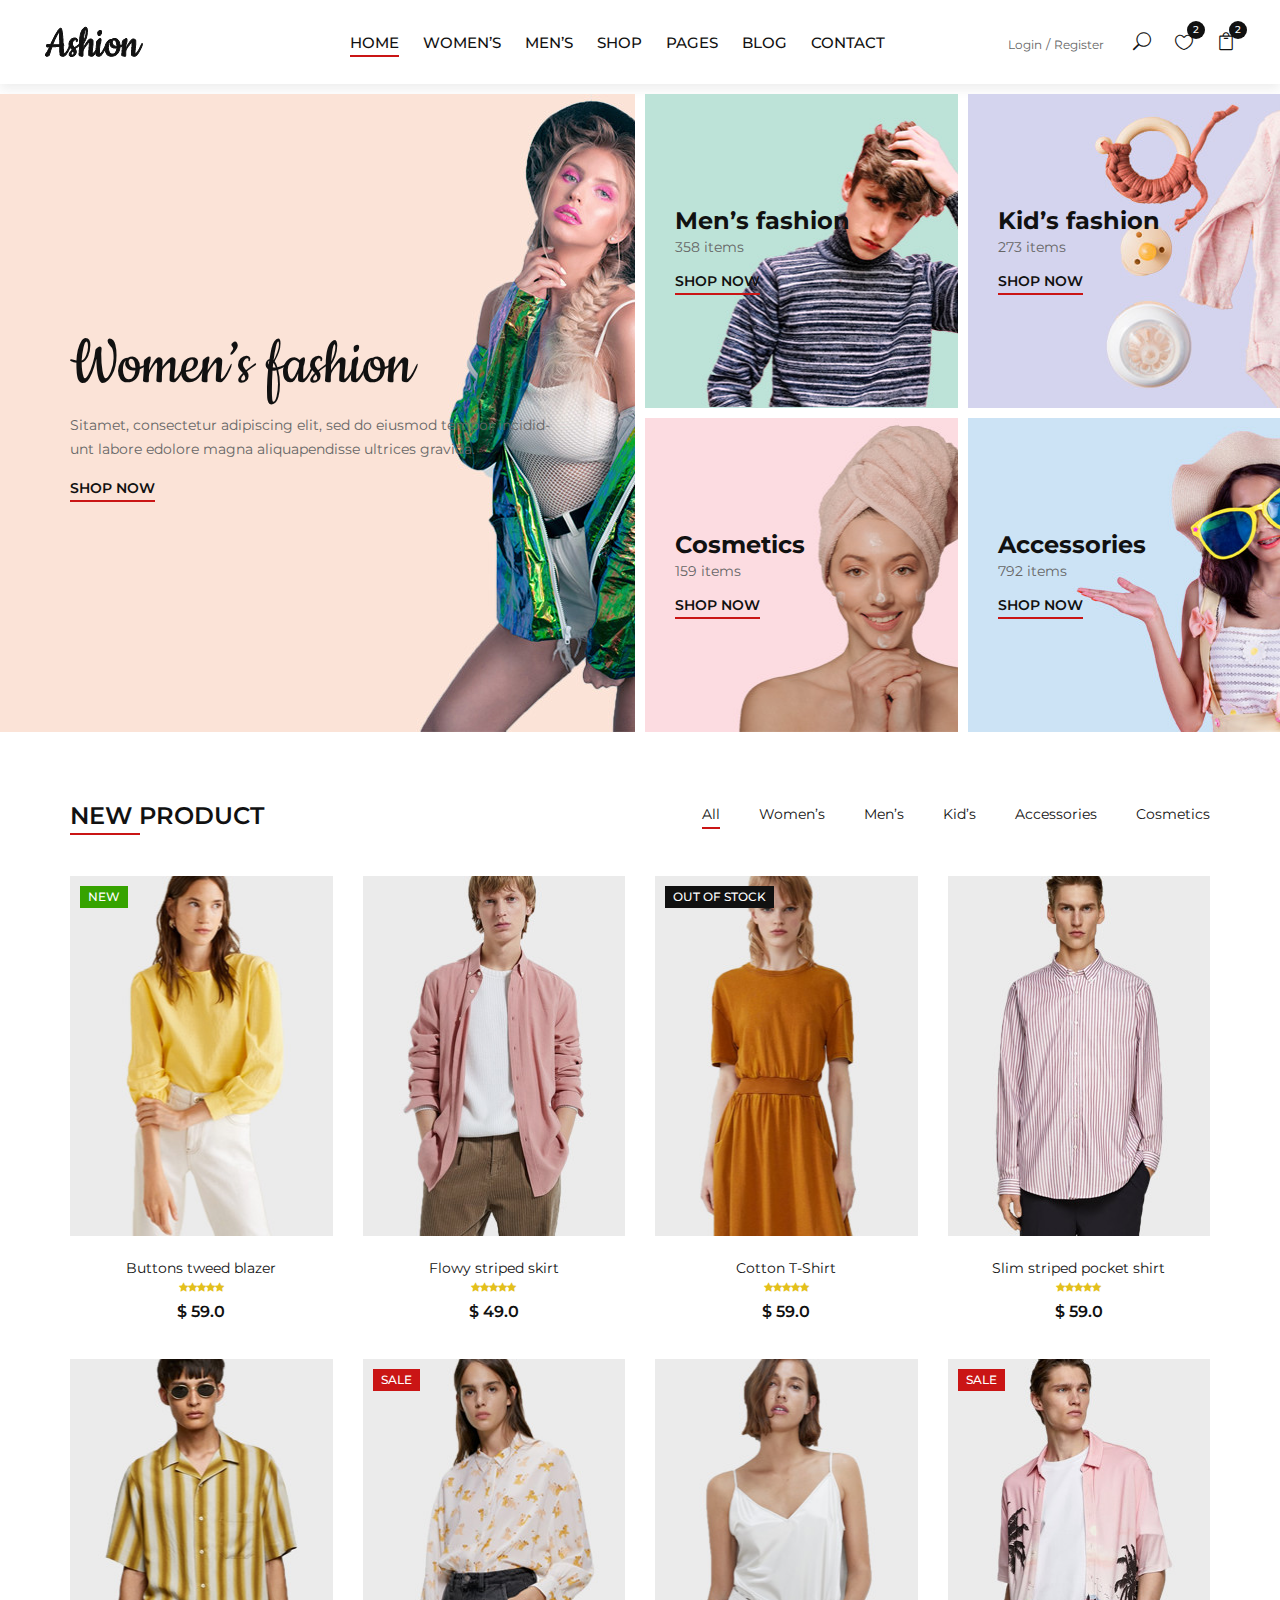
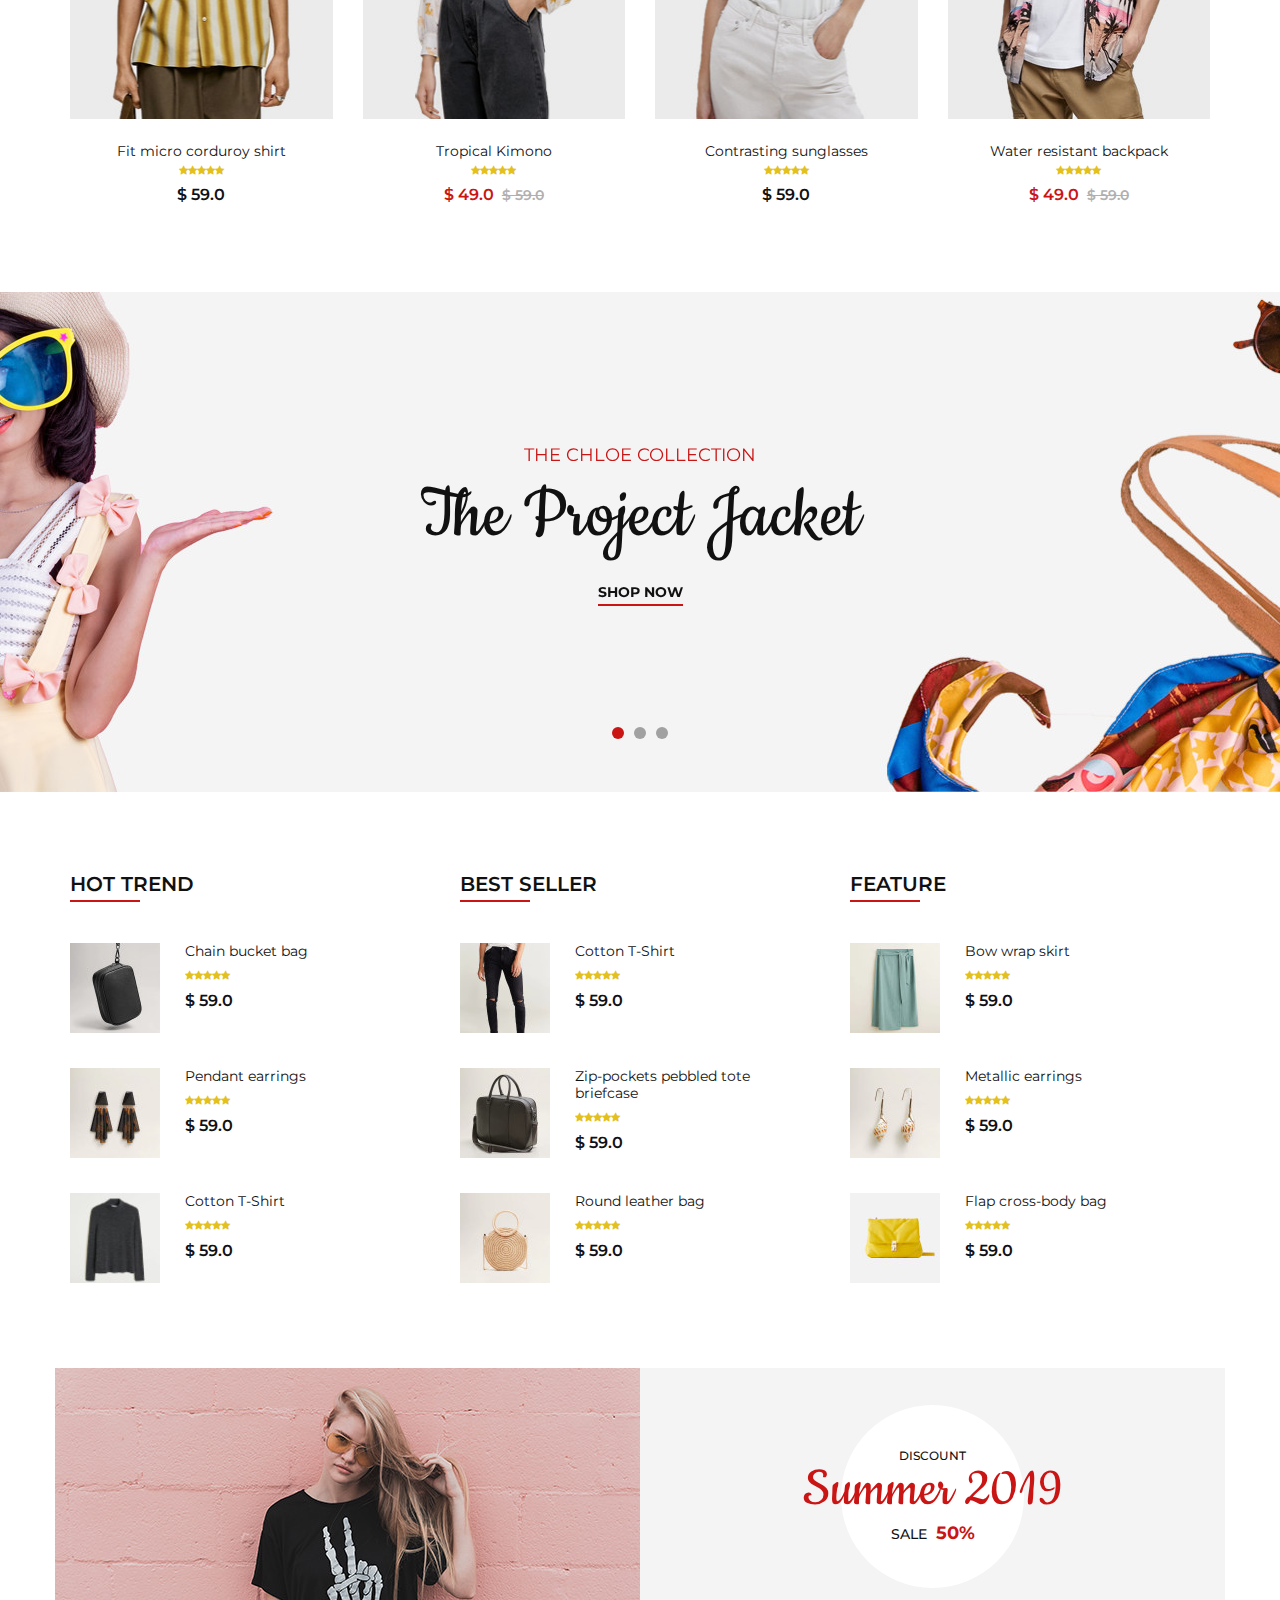
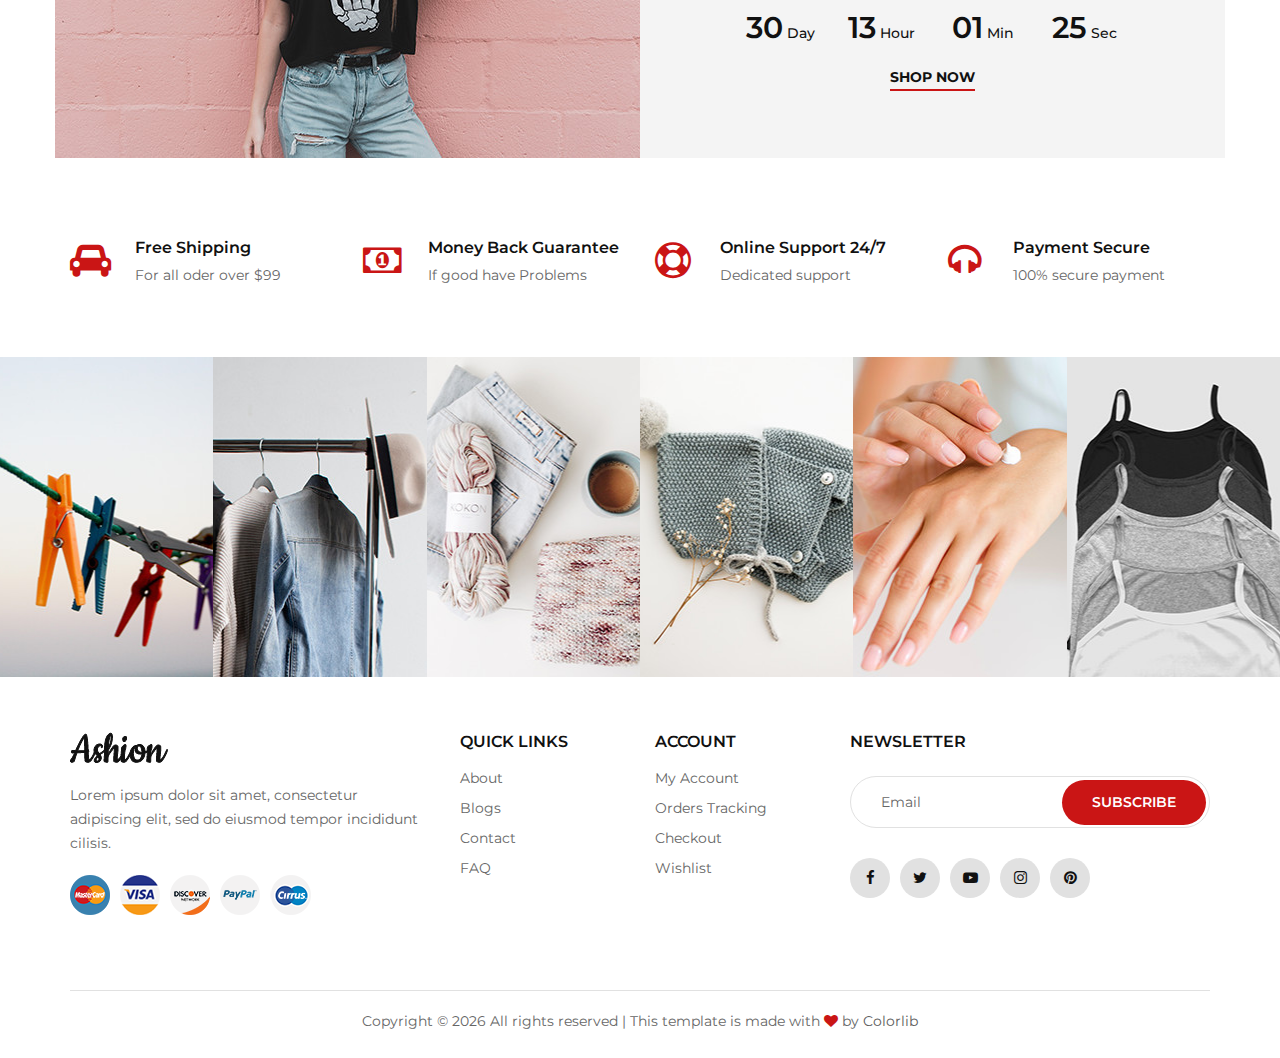
==== index.html @ e9c25dad "bici" ====
<!DOCTYPE html>
<html lang="zxx">

<head>
    <meta charset="UTF-8">
    <meta name="description" content="Ashion Template">
    <meta name="keywords" content="Ashion, unica, creative, html">
    <meta name="viewport" content="width=device-width, initial-scale=1.0">
    <meta http-equiv="X-UA-Compatible" content="ie=edge">
    <title>Ashion | Template</title>

    <!-- Google Font -->
    <link href="https://fonts.googleapis.com/css2?family=Cookie&display=swap" rel="stylesheet">
    <link href="https://fonts.googleapis.com/css2?family=Montserrat:wght@400;500;600;700;800;900&display=swap"
    rel="stylesheet">

    <!-- Css Styles -->
    <link rel="stylesheet" href="css/bootstrap.min.css" type="text/css">
    <link rel="stylesheet" href="css/font-awesome.min.css" type="text/css">
    <link rel="stylesheet" href="css/elegant-icons.css" type="text/css">
    <link rel="stylesheet" href="css/jquery-ui.min.css" type="text/css">
    <link rel="stylesheet" href="css/magnific-popup.css" type="text/css">
    <link rel="stylesheet" href="css/owl.carousel.min.css" type="text/css">
    <link rel="stylesheet" href="css/slicknav.min.css" type="text/css">
    <link rel="stylesheet" href="css/style.css" type="text/css">
</head>

<body>
    <!-- Page Preloder -->
    <div id="preloder">
        <div class="loader"></div>
    </div>

    <!-- Offcanvas Menu Begin -->
    <div class="offcanvas-menu-overlay"></div>
    <div class="offcanvas-menu-wrapper">
        <div class="offcanvas__close">+</div>
        <ul class="offcanvas__widget">
            <li><span class="icon_search search-switch"></span></li>
            <li><a href="#"><span class="icon_heart_alt"></span>
                <div class="tip">2</div>
            </a></li>
            <li><a href="#"><span class="icon_bag_alt"></span>
                <div class="tip">2</div>
            </a></li>
        </ul>
        <div class="offcanvas__logo">
            <a href="./index.html"><img src="img/logo.png" alt=""></a>
        </div>
        <div id="mobile-menu-wrap"></div>
        <div class="offcanvas__auth">
            <a href="#">Login</a>
            <a href="#">Register</a>
        </div>
    </div>
    <!-- Offcanvas Menu End -->

    <!-- Header Section Begin -->
    <header class="header">
        <div class="container-fluid">
            <div class="row">
                <div class="col-xl-3 col-lg-2">
                    <div class="header__logo">
                        <a href="./index.html"><img src="img/logo.png" alt=""></a>
                    </div>
                </div>
                <div class="col-xl-6 col-lg-7">
                    <nav class="header__menu">
                        <ul>
                            <li class="active"><a href="./index.html">Home</a></li>
                            <li><a href="#">Women’s</a></li>
                            <li><a href="#">Men’s</a></li>
                            <li><a href="./shop.html">Shop</a></li>
                            <li><a href="#">Pages</a>
                                <ul class="dropdown">
                                    <li><a href="./product-details.html">Product Details</a></li>
                                    <li><a href="./shop-cart.html">Shop Cart</a></li>
                                    <li><a href="./checkout.html">Checkout</a></li>
                                    <li><a href="./blog-details.html">Blog Details</a></li>
                                </ul>
                            </li>
                            <li><a href="./blog.html">Blog</a></li>
                            <li><a href="./contact.html">Contact</a></li>
                        </ul>
                    </nav>
                </div>
                <div class="col-lg-3">
                    <div class="header__right">
                        <div class="header__right__auth">
                            <a href="#">Login</a>
                            <a href="#">Register</a>
                        </div>
                        <ul class="header__right__widget">
                            <li><span class="icon_search search-switch"></span></li>
                            <li><a href="#"><span class="icon_heart_alt"></span>
                                <div class="tip">2</div>
                            </a></li>
                            <li><a href="#"><span class="icon_bag_alt"></span>
                                <div class="tip">2</div>
                            </a></li>
                        </ul>
                    </div>
                </div>
            </div>
            <div class="canvas__open">
                <i class="fa fa-bars"></i>
            </div>
        </div>
    </header>
    <!-- Header Section End -->

    <!-- Categories Section Begin -->
    <section class="categories">
        <div class="container-fluid">
            <div class="row">
                <div class="col-lg-6 p-0">
                    <div class="categories__item categories__large__item set-bg"
                    data-setbg="img/categories/category-1.jpg">
                    <div class="categories__text">
                        <h1>Women’s fashion</h1>
                        <p>Sitamet, consectetur adipiscing elit, sed do eiusmod tempor incidid-unt labore
                        edolore magna aliquapendisse ultrices gravida.</p>
                        <a href="#">Shop now</a>
                    </div>
                </div>
            </div>
            <div class="col-lg-6">
                <div class="row">
                    <div class="col-lg-6 col-md-6 col-sm-6 p-0">
                        <div class="categories__item set-bg" data-setbg="img/categories/category-2.jpg">
                            <div class="categories__text">
                                <h4>Men’s fashion</h4>
                                <p>358 items</p>
                                <a href="#">Shop now</a>
                            </div>
                        </div>
                    </div>
                    <div class="col-lg-6 col-md-6 col-sm-6 p-0">
                        <div class="categories__item set-bg" data-setbg="img/categories/category-3.jpg">
                            <div class="categories__text">
                                <h4>Kid’s fashion</h4>
                                <p>273 items</p>
                                <a href="#">Shop now</a>
                            </div>
                        </div>
                    </div>
                    <div class="col-lg-6 col-md-6 col-sm-6 p-0">
                        <div class="categories__item set-bg" data-setbg="img/categories/category-4.jpg">
                            <div class="categories__text">
                                <h4>Cosmetics</h4>
                                <p>159 items</p>
                                <a href="#">Shop now</a>
                            </div>
                        </div>
                    </div>
                    <div class="col-lg-6 col-md-6 col-sm-6 p-0">
                        <div class="categories__item set-bg" data-setbg="img/categories/category-5.jpg">
                            <div class="categories__text">
                                <h4>Accessories</h4>
                                <p>792 items</p>
                                <a href="#">Shop now</a>
                            </div>
                        </div>
                    </div>
                </div>
            </div>
        </div>
    </div>
</section>
<!-- Categories Section End -->

<!-- Product Section Begin -->
<section class="product spad">
    <div class="container">
        <div class="row">
            <div class="col-lg-4 col-md-4">
                <div class="section-title">
                    <h4>New product</h4>
                </div>
            </div>
            <div class="col-lg-8 col-md-8">
                <ul class="filter__controls">
                    <li class="active" data-filter="*">All</li>
                    <li data-filter=".women">Women’s</li>
                    <li data-filter=".men">Men’s</li>
                    <li data-filter=".kid">Kid’s</li>
                    <li data-filter=".accessories">Accessories</li>
                    <li data-filter=".cosmetic">Cosmetics</li>
                </ul>
            </div>
        </div>
        <div class="row property__gallery">
            <div class="col-lg-3 col-md-4 col-sm-6 mix women">
                <div class="product__item">
                    <div class="product__item__pic set-bg" data-setbg="img/product/product-1.jpg">
                        <div class="label new">New</div>
                        <ul class="product__hover">
                            <li><a href="img/product/product-1.jpg" class="image-popup"><span class="arrow_expand"></span></a></li>
                            <li><a href="#"><span class="icon_heart_alt"></span></a></li>
                            <li><a href="#"><span class="icon_bag_alt"></span></a></li>
                        </ul>
                    </div>
                    <div class="product__item__text">
                        <h6><a href="#">Buttons tweed blazer</a></h6>
                        <div class="rating">
                            <i class="fa fa-star"></i>
                            <i class="fa fa-star"></i>
                            <i class="fa fa-star"></i>
                            <i class="fa fa-star"></i>
                            <i class="fa fa-star"></i>
                        </div>
                        <div class="product__price">$ 59.0</div>
                    </div>
                </div>
            </div>
            <div class="col-lg-3 col-md-4 col-sm-6 mix men">
                <div class="product__item">
                    <div class="product__item__pic set-bg" data-setbg="img/product/product-2.jpg">
                        <ul class="product__hover">
                            <li><a href="img/product/product-2.jpg" class="image-popup"><span class="arrow_expand"></span></a></li>
                            <li><a href="#"><span class="icon_heart_alt"></span></a></li>
                            <li><a href="#"><span class="icon_bag_alt"></span></a></li>
                        </ul>
                    </div>
                    <div class="product__item__text">
                        <h6><a href="#">Flowy striped skirt</a></h6>
                        <div class="rating">
                            <i class="fa fa-star"></i>
                            <i class="fa fa-star"></i>
                            <i class="fa fa-star"></i>
                            <i class="fa fa-star"></i>
                            <i class="fa fa-star"></i>
                        </div>
                        <div class="product__price">$ 49.0</div>
                    </div>
                </div>
            </div>
            <div class="col-lg-3 col-md-4 col-sm-6 mix accessories">
                <div class="product__item">
                    <div class="product__item__pic set-bg" data-setbg="img/product/product-3.jpg">
                        <div class="label stockout">out of stock</div>
                        <ul class="product__hover">
                            <li><a href="img/product/product-3.jpg" class="image-popup"><span class="arrow_expand"></span></a></li>
                            <li><a href="#"><span class="icon_heart_alt"></span></a></li>
                            <li><a href="#"><span class="icon_bag_alt"></span></a></li>
                        </ul>
                    </div>
                    <div class="product__item__text">
                        <h6><a href="#">Cotton T-Shirt</a></h6>
                        <div class="rating">
                            <i class="fa fa-star"></i>
                            <i class="fa fa-star"></i>
                            <i class="fa fa-star"></i>
                            <i class="fa fa-star"></i>
                            <i class="fa fa-star"></i>
                        </div>
                        <div class="product__price">$ 59.0</div>
                    </div>
                </div>
            </div>
            <div class="col-lg-3 col-md-4 col-sm-6 mix cosmetic">
                <div class="product__item">
                    <div class="product__item__pic set-bg" data-setbg="img/product/product-4.jpg">
                        <ul class="product__hover">
                            <li><a href="img/product/product-4.jpg" class="image-popup"><span class="arrow_expand"></span></a></li>
                            <li><a href="#"><span class="icon_heart_alt"></span></a></li>
                            <li><a href="#"><span class="icon_bag_alt"></span></a></li>
                        </ul>
                    </div>
                    <div class="product__item__text">
                        <h6><a href="#">Slim striped pocket shirt</a></h6>
                        <div class="rating">
                            <i class="fa fa-star"></i>
                            <i class="fa fa-star"></i>
                            <i class="fa fa-star"></i>
                            <i class="fa fa-star"></i>
                            <i class="fa fa-star"></i>
                        </div>
                        <div class="product__price">$ 59.0</div>
                    </div>
                </div>
            </div>
            <div class="col-lg-3 col-md-4 col-sm-6 mix kid">
                <div class="product__item">
                    <div class="product__item__pic set-bg" data-setbg="img/product/product-5.jpg">
                        <ul class="product__hover">
                            <li><a href="img/product/product-5.jpg" class="image-popup"><span class="arrow_expand"></span></a></li>
                            <li><a href="#"><span class="icon_heart_alt"></span></a></li>
                            <li><a href="#"><span class="icon_bag_alt"></span></a></li>
                        </ul>
                    </div>
                    <div class="product__item__text">
                        <h6><a href="#">Fit micro corduroy shirt</a></h6>
                        <div class="rating">
                            <i class="fa fa-star"></i>
                            <i class="fa fa-star"></i>
                            <i class="fa fa-star"></i>
                            <i class="fa fa-star"></i>
                            <i class="fa fa-star"></i>
                        </div>
                        <div class="product__price">$ 59.0</div>
                    </div>
                </div>
            </div>
            <div class="col-lg-3 col-md-4 col-sm-6 mix women men kid accessories cosmetic">
                <div class="product__item sale">
                    <div class="product__item__pic set-bg" data-setbg="img/product/product-6.jpg">
                        <div class="label sale">Sale</div>
                        <ul class="product__hover">
                            <li><a href="img/product/product-6.jpg" class="image-popup"><span class="arrow_expand"></span></a></li>
                            <li><a href="#"><span class="icon_heart_alt"></span></a></li>
                            <li><a href="#"><span class="icon_bag_alt"></span></a></li>
                        </ul>
                    </div>
                    <div class="product__item__text">
                        <h6><a href="#">Tropical Kimono</a></h6>
                        <div class="rating">
                            <i class="fa fa-star"></i>
                            <i class="fa fa-star"></i>
                            <i class="fa fa-star"></i>
                            <i class="fa fa-star"></i>
                            <i class="fa fa-star"></i>
                        </div>
                        <div class="product__price">$ 49.0 <span>$ 59.0</span></div>
                    </div>
                </div>
            </div>
            <div class="col-lg-3 col-md-4 col-sm-6 mix women men kid accessories cosmetic">
                <div class="product__item">
                    <div class="product__item__pic set-bg" data-setbg="img/product/product-7.jpg">
                        <ul class="product__hover">
                            <li><a href="img/product/product-7.jpg" class="image-popup"><span class="arrow_expand"></span></a></li>
                            <li><a href="#"><span class="icon_heart_alt"></span></a></li>
                            <li><a href="#"><span class="icon_bag_alt"></span></a></li>
                        </ul>
                    </div>
                    <div class="product__item__text">
                        <h6><a href="#">Contrasting sunglasses</a></h6>
                        <div class="rating">
                            <i class="fa fa-star"></i>
                            <i class="fa fa-star"></i>
                            <i class="fa fa-star"></i>
                            <i class="fa fa-star"></i>
                            <i class="fa fa-star"></i>
                        </div>
                        <div class="product__price">$ 59.0</div>
                    </div>
                </div>
            </div>
            <div class="col-lg-3 col-md-4 col-sm-6 mix women men kid accessories cosmetic">
                <div class="product__item sale">
                    <div class="product__item__pic set-bg" data-setbg="img/product/product-8.jpg">
                        <div class="label">Sale</div>
                        <ul class="product__hover">
                            <li><a href="img/product/product-8.jpg" class="image-popup"><span class="arrow_expand"></span></a></li>
                            <li><a href="#"><span class="icon_heart_alt"></span></a></li>
                            <li><a href="#"><span class="icon_bag_alt"></span></a></li>
                        </ul>
                    </div>
                    <div class="product__item__text">
                        <h6><a href="#">Water resistant backpack</a></h6>
                        <div class="rating">
                            <i class="fa fa-star"></i>
                            <i class="fa fa-star"></i>
                            <i class="fa fa-star"></i>
                            <i class="fa fa-star"></i>
                            <i class="fa fa-star"></i>
                        </div>
                        <div class="product__price">$ 49.0 <span>$ 59.0</span></div>
                    </div>
                </div>
            </div>
        </div>
    </div>
</section>
<!-- Product Section End -->

<!-- Banner Section Begin -->
<section class="banner set-bg" data-setbg="img/banner/banner-1.jpg">
    <div class="container">
        <div class="row">
            <div class="col-xl-7 col-lg-8 m-auto">
                <div class="banner__slider owl-carousel">
                    <div class="banner__item">
                        <div class="banner__text">
                            <span>The Chloe Collection</span>
                            <h1>The Project Jacket</h1>
                            <a href="#">Shop now</a>
                        </div>
                    </div>
                    <div class="banner__item">
                        <div class="banner__text">
                            <span>The Chloe Collection</span>
                            <h1>The Project Jacket</h1>
                            <a href="#">Shop now</a>
                        </div>
                    </div>
                    <div class="banner__item">
                        <div class="banner__text">
                            <span>The Chloe Collection</span>
                            <h1>The Project Jacket</h1>
                            <a href="#">Shop now</a>
                        </div>
                    </div>
                </div>
            </div>
        </div>
    </div>
</section>
<!-- Banner Section End -->

<!-- Trend Section Begin -->
<section class="trend spad">
    <div class="container">
        <div class="row">
            <div class="col-lg-4 col-md-4 col-sm-6">
                <div class="trend__content">
                    <div class="section-title">
                        <h4>Hot Trend</h4>
                    </div>
                    <div class="trend__item">
                        <div class="trend__item__pic">
                            <img src="img/trend/ht-1.jpg" alt="">
                        </div>
                        <div class="trend__item__text">
                            <h6>Chain bucket bag</h6>
                            <div class="rating">
                                <i class="fa fa-star"></i>
                                <i class="fa fa-star"></i>
                                <i class="fa fa-star"></i>
                                <i class="fa fa-star"></i>
                                <i class="fa fa-star"></i>
                            </div>
                            <div class="product__price">$ 59.0</div>
                        </div>
                    </div>
                    <div class="trend__item">
                        <div class="trend__item__pic">
                            <img src="img/trend/ht-2.jpg" alt="">
                        </div>
                        <div class="trend__item__text">
                            <h6>Pendant earrings</h6>
                            <div class="rating">
                                <i class="fa fa-star"></i>
                                <i class="fa fa-star"></i>
                                <i class="fa fa-star"></i>
                                <i class="fa fa-star"></i>
                                <i class="fa fa-star"></i>
                            </div>
                            <div class="product__price">$ 59.0</div>
                        </div>
                    </div>
                    <div class="trend__item">
                        <div class="trend__item__pic">
                            <img src="img/trend/ht-3.jpg" alt="">
                        </div>
                        <div class="trend__item__text">
                            <h6>Cotton T-Shirt</h6>
                            <div class="rating">
                                <i class="fa fa-star"></i>
                                <i class="fa fa-star"></i>
                                <i class="fa fa-star"></i>
                                <i class="fa fa-star"></i>
                                <i class="fa fa-star"></i>
                            </div>
                            <div class="product__price">$ 59.0</div>
                        </div>
                    </div>
                </div>
            </div>
            <div class="col-lg-4 col-md-4 col-sm-6">
                <div class="trend__content">
                    <div class="section-title">
                        <h4>Best seller</h4>
                    </div>
                    <div class="trend__item">
                        <div class="trend__item__pic">
                            <img src="img/trend/bs-1.jpg" alt="">
                        </div>
                        <div class="trend__item__text">
                            <h6>Cotton T-Shirt</h6>
                            <div class="rating">
                                <i class="fa fa-star"></i>
                                <i class="fa fa-star"></i>
                                <i class="fa fa-star"></i>
                                <i class="fa fa-star"></i>
                                <i class="fa fa-star"></i>
                            </div>
                            <div class="product__price">$ 59.0</div>
                        </div>
                    </div>
                    <div class="trend__item">
                        <div class="trend__item__pic">
                            <img src="img/trend/bs-2.jpg" alt="">
                        </div>
                        <div class="trend__item__text">
                            <h6>Zip-pockets pebbled tote <br />briefcase</h6>
                            <div class="rating">
                                <i class="fa fa-star"></i>
                                <i class="fa fa-star"></i>
                                <i class="fa fa-star"></i>
                                <i class="fa fa-star"></i>
                                <i class="fa fa-star"></i>
                            </div>
                            <div class="product__price">$ 59.0</div>
                        </div>
                    </div>
                    <div class="trend__item">
                        <div class="trend__item__pic">
                            <img src="img/trend/bs-3.jpg" alt="">
                        </div>
                        <div class="trend__item__text">
                            <h6>Round leather bag</h6>
                            <div class="rating">
                                <i class="fa fa-star"></i>
                                <i class="fa fa-star"></i>
                                <i class="fa fa-star"></i>
                                <i class="fa fa-star"></i>
                                <i class="fa fa-star"></i>
                            </div>
                            <div class="product__price">$ 59.0</div>
                        </div>
                    </div>
                </div>
            </div>
            <div class="col-lg-4 col-md-4 col-sm-6">
                <div class="trend__content">
                    <div class="section-title">
                        <h4>Feature</h4>
                    </div>
                    <div class="trend__item">
                        <div class="trend__item__pic">
                            <img src="img/trend/f-1.jpg" alt="">
                        </div>
                        <div class="trend__item__text">
                            <h6>Bow wrap skirt</h6>
                            <div class="rating">
                                <i class="fa fa-star"></i>
                                <i class="fa fa-star"></i>
                                <i class="fa fa-star"></i>
                                <i class="fa fa-star"></i>
                                <i class="fa fa-star"></i>
                            </div>
                            <div class="product__price">$ 59.0</div>
                        </div>
                    </div>
                    <div class="trend__item">
                        <div class="trend__item__pic">
                            <img src="img/trend/f-2.jpg" alt="">
                        </div>
                        <div class="trend__item__text">
                            <h6>Metallic earrings</h6>
                            <div class="rating">
                                <i class="fa fa-star"></i>
                                <i class="fa fa-star"></i>
                                <i class="fa fa-star"></i>
                                <i class="fa fa-star"></i>
                                <i class="fa fa-star"></i>
                            </div>
                            <div class="product__price">$ 59.0</div>
                        </div>
                    </div>
                    <div class="trend__item">
                        <div class="trend__item__pic">
                            <img src="img/trend/f-3.jpg" alt="">
                        </div>
                        <div class="trend__item__text">
                            <h6>Flap cross-body bag</h6>
                            <div class="rating">
                                <i class="fa fa-star"></i>
                                <i class="fa fa-star"></i>
                                <i class="fa fa-star"></i>
                                <i class="fa fa-star"></i>
                                <i class="fa fa-star"></i>
                            </div>
                            <div class="product__price">$ 59.0</div>
                        </div>
                    </div>
                </div>
            </div>
        </div>
    </div>
</section>
<!-- Trend Section End -->

<!-- Discount Section Begin -->
<section class="discount">
    <div class="container">
        <div class="row">
            <div class="col-lg-6 p-0">
                <div class="discount__pic">
                    <img src="img/discount.jpg" alt="">
                </div>
            </div>
            <div class="col-lg-6 p-0">
                <div class="discount__text">
                    <div class="discount__text__title">
                        <span>Discount</span>
                        <h2>Summer 2019</h2>
                        <h5><span>Sale</span> 50%</h5>
                    </div>
                    <div class="discount__countdown" id="countdown-time">
                        <div class="countdown__item">
                            <span>22</span>
                            <p>Days</p>
                        </div>
                        <div class="countdown__item">
                            <span>18</span>
                            <p>Hour</p>
                        </div>
                        <div class="countdown__item">
                            <span>46</span>
                            <p>Min</p>
                        </div>
                        <div class="countdown__item">
                            <span>05</span>
                            <p>Sec</p>
                        </div>
                    </div>
                    <a href="#">Shop now</a>
                </div>
            </div>
        </div>
    </div>
</section>
<!-- Discount Section End -->

<!-- Services Section Begin -->
<section class="services spad">
    <div class="container">
        <div class="row">
            <div class="col-lg-3 col-md-4 col-sm-6">
                <div class="services__item">
                    <i class="fa fa-car"></i>
                    <h6>Free Shipping</h6>
                    <p>For all oder over $99</p>
                </div>
            </div>
            <div class="col-lg-3 col-md-4 col-sm-6">
                <div class="services__item">
                    <i class="fa fa-money"></i>
                    <h6>Money Back Guarantee</h6>
                    <p>If good have Problems</p>
                </div>
            </div>
            <div class="col-lg-3 col-md-4 col-sm-6">
                <div class="services__item">
                    <i class="fa fa-support"></i>
                    <h6>Online Support 24/7</h6>
                    <p>Dedicated support</p>
                </div>
            </div>
            <div class="col-lg-3 col-md-4 col-sm-6">
                <div class="services__item">
                    <i class="fa fa-headphones"></i>
                    <h6>Payment Secure</h6>
                    <p>100% secure payment</p>
                </div>
            </div>
        </div>
    </div>
</section>
<!-- Services Section End -->

<!-- Instagram Begin -->
<div class="instagram">
    <div class="container-fluid">
        <div class="row">
            <div class="col-lg-2 col-md-4 col-sm-4 p-0">
                <div class="instagram__item set-bg" data-setbg="img/instagram/insta-1.jpg">
                    <div class="instagram__text">
                        <i class="fa fa-instagram"></i>
                        <a href="#">@ ashion_shop</a>
                    </div>
                </div>
            </div>
            <div class="col-lg-2 col-md-4 col-sm-4 p-0">
                <div class="instagram__item set-bg" data-setbg="img/instagram/insta-2.jpg">
                    <div class="instagram__text">
                        <i class="fa fa-instagram"></i>
                        <a href="#">@ ashion_shop</a>
                    </div>
                </div>
            </div>
            <div class="col-lg-2 col-md-4 col-sm-4 p-0">
                <div class="instagram__item set-bg" data-setbg="img/instagram/insta-3.jpg">
                    <div class="instagram__text">
                        <i class="fa fa-instagram"></i>
                        <a href="#">@ ashion_shop</a>
                    </div>
                </div>
            </div>
            <div class="col-lg-2 col-md-4 col-sm-4 p-0">
                <div class="instagram__item set-bg" data-setbg="img/instagram/insta-4.jpg">
                    <div class="instagram__text">
                        <i class="fa fa-instagram"></i>
                        <a href="#">@ ashion_shop</a>
                    </div>
                </div>
            </div>
            <div class="col-lg-2 col-md-4 col-sm-4 p-0">
                <div class="instagram__item set-bg" data-setbg="img/instagram/insta-5.jpg">
                    <div class="instagram__text">
                        <i class="fa fa-instagram"></i>
                        <a href="#">@ ashion_shop</a>
                    </div>
                </div>
            </div>
            <div class="col-lg-2 col-md-4 col-sm-4 p-0">
                <div class="instagram__item set-bg" data-setbg="img/instagram/insta-6.jpg">
                    <div class="instagram__text">
                        <i class="fa fa-instagram"></i>
                        <a href="#">@ ashion_shop</a>
                    </div>
                </div>
            </div>
        </div>
    </div>
</div>
<!-- Instagram End -->

<!-- Footer Section Begin -->
<footer class="footer">
    <div class="container">
        <div class="row">
            <div class="col-lg-4 col-md-6 col-sm-7">
                <div class="footer__about">
                    <div class="footer__logo">
                        <a href="./index.html"><img src="img/logo.png" alt=""></a>
                    </div>
                    <p>Lorem ipsum dolor sit amet, consectetur adipiscing elit, sed do eiusmod tempor incididunt
                    cilisis.</p>
                    <div class="footer__payment">
                        <a href="#"><img src="img/payment/payment-1.png" alt=""></a>
                        <a href="#"><img src="img/payment/payment-2.png" alt=""></a>
                        <a href="#"><img src="img/payment/payment-3.png" alt=""></a>
                        <a href="#"><img src="img/payment/payment-4.png" alt=""></a>
                        <a href="#"><img src="img/payment/payment-5.png" alt=""></a>
                    </div>
                </div>
            </div>
            <div class="col-lg-2 col-md-3 col-sm-5">
                <div class="footer__widget">
                    <h6>Quick links</h6>
                    <ul>
                        <li><a href="#">About</a></li>
                        <li><a href="#">Blogs</a></li>
                        <li><a href="#">Contact</a></li>
                        <li><a href="#">FAQ</a></li>
                    </ul>
                </div>
            </div>
            <div class="col-lg-2 col-md-3 col-sm-4">
                <div class="footer__widget">
                    <h6>Account</h6>
                    <ul>
                        <li><a href="#">My Account</a></li>
                        <li><a href="#">Orders Tracking</a></li>
                        <li><a href="#">Checkout</a></li>
                        <li><a href="#">Wishlist</a></li>
                    </ul>
                </div>
            </div>
            <div class="col-lg-4 col-md-8 col-sm-8">
                <div class="footer__newslatter">
                    <h6>NEWSLETTER</h6>
                    <form action="#">
                        <input type="text" placeholder="Email">
                        <button type="submit" class="site-btn">Subscribe</button>
                    </form>
                    <div class="footer__social">
                        <a href="#"><i class="fa fa-facebook"></i></a>
                        <a href="#"><i class="fa fa-twitter"></i></a>
                        <a href="#"><i class="fa fa-youtube-play"></i></a>
                        <a href="#"><i class="fa fa-instagram"></i></a>
                        <a href="#"><i class="fa fa-pinterest"></i></a>
                    </div>
                </div>
            </div>
        </div>
        <div class="row">
            <div class="col-lg-12">
                <!-- Link back to Colorlib can't be removed. Template is licensed under CC BY 3.0. -->
                <div class="footer__copyright__text">
                    <p>Copyright &copy; <script>document.write(new Date().getFullYear());</script> All rights reserved | This template is made with <i class="fa fa-heart" aria-hidden="true"></i> by <a href="https://colorlib.com" target="_blank">Colorlib</a></p>
                </div>
                <!-- Link back to Colorlib can't be removed. Template is licensed under CC BY 3.0. -->
            </div>
        </div>
    </div>
</footer>
<!-- Footer Section End -->

<!-- Search Begin -->
<div class="search-model">
    <div class="h-100 d-flex align-items-center justify-content-center">
        <div class="search-close-switch">+</div>
        <form class="search-model-form">
            <input type="text" id="search-input" placeholder="Search here.....">
        </form>
    </div>
</div>
<!-- Search End -->

<!-- Js Plugins -->
<script src="js/jquery-3.3.1.min.js"></script>
<script src="js/bootstrap.min.js"></script>
<script src="js/jquery.magnific-popup.min.js"></script>
<script src="js/jquery-ui.min.js"></script>
<script src="js/mixitup.min.js"></script>
<script src="js/jquery.countdown.min.js"></script>
<script src="js/jquery.slicknav.js"></script>
<script src="js/owl.carousel.min.js"></script>
<script src="js/jquery.nicescroll.min.js"></script>
<script src="js/main.js"></script>
</body>

</html>
---- css/elegant-icons.css ----
@font-face {
	font-family: 'ElegantIcons';
	src:url('../fonts/ElegantIcons.eot');
	src:url('../fonts/ElegantIcons.eot?#iefix') format('embedded-opentype'),
		url('../fonts/ElegantIcons.woff') format('woff'),
		url('../fonts/ElegantIcons.ttf') format('truetype'),
		url('../fonts/ElegantIcons.svg#ElegantIcons') format('svg');
	font-weight: normal;
	font-style: normal;
}

/* Use the following CSS code if you want to use data attributes for inserting your icons */
[data-icon]:before {
	font-family: 'ElegantIcons';
	content: attr(data-icon);
	speak: none;
	font-weight: normal;
	font-variant: normal;
	text-transform: none;
	line-height: 1;
	-webkit-font-smoothing: antialiased;
	-moz-osx-font-smoothing: grayscale;
}

/* Use the following CSS code if you want to have a class per icon */
/*
Instead of a list of all class selectors,
you can use the generic selector below, but it's slower:
[class*="your-class-prefix"] {
*/
.arrow_up, .arrow_down, .arrow_left, .arrow_right, .arrow_left-up, .arrow_right-up, .arrow_right-down, .arrow_left-down, .arrow-up-down, .arrow_up-down_alt, .arrow_left-right_alt, .arrow_left-right, .arrow_expand_alt2, .arrow_expand_alt, .arrow_condense, .arrow_expand, .arrow_move, .arrow_carrot-up, .arrow_carrot-down, .arrow_carrot-left, .arrow_carrot-right, .arrow_carrot-2up, .arrow_carrot-2down, .arrow_carrot-2left, .arrow_carrot-2right, .arrow_carrot-up_alt2, .arrow_carrot-down_alt2, .arrow_carrot-left_alt2, .arrow_carrot-right_alt2, .arrow_carrot-2up_alt2, .arrow_carrot-2down_alt2, .arrow_carrot-2left_alt2, .arrow_carrot-2right_alt2, .arrow_triangle-up, .arrow_triangle-down, .arrow_triangle-left, .arrow_triangle-right, .arrow_triangle-up_alt2, .arrow_triangle-down_alt2, .arrow_triangle-left_alt2, .arrow_triangle-right_alt2, .arrow_back, .icon_minus-06, .icon_plus, .icon_close, .icon_check, .icon_minus_alt2, .icon_plus_alt2, .icon_close_alt2, .icon_check_alt2, .icon_zoom-out_alt, .icon_zoom-in_alt, .icon_search, .icon_box-empty, .icon_box-selected, .icon_minus-box, .icon_plus-box, .icon_box-checked, .icon_circle-empty, .icon_circle-slelected, .icon_stop_alt2, .icon_stop, .icon_pause_alt2, .icon_pause, .icon_menu, .icon_menu-square_alt2, .icon_menu-circle_alt2, .icon_ul, .icon_ol, .icon_adjust-horiz, .icon_adjust-vert, .icon_document_alt, .icon_documents_alt, .icon_pencil, .icon_pencil-edit_alt, .icon_pencil-edit, .icon_folder-alt, .icon_folder-open_alt, .icon_folder-add_alt, .icon_info_alt, .icon_error-oct_alt, .icon_error-circle_alt, .icon_error-triangle_alt, .icon_question_alt2, .icon_question, .icon_comment_alt, .icon_chat_alt, .icon_vol-mute_alt, .icon_volume-low_alt, .icon_volume-high_alt, .icon_quotations, .icon_quotations_alt2, .icon_clock_alt, .icon_lock_alt, .icon_lock-open_alt, .icon_key_alt, .icon_cloud_alt, .icon_cloud-upload_alt, .icon_cloud-download_alt, .icon_image, .icon_images, .icon_lightbulb_alt, .icon_gift_alt, .icon_house_alt, .icon_genius, .icon_mobile, .icon_tablet, .icon_laptop, .icon_desktop, .icon_camera_alt, .icon_mail_alt, .icon_cone_alt, .icon_ribbon_alt, .icon_bag_alt, .icon_creditcard, .icon_cart_alt, .icon_paperclip, .icon_tag_alt, .icon_tags_alt, .icon_trash_alt, .icon_cursor_alt, .icon_mic_alt, .icon_compass_alt, .icon_pin_alt, .icon_pushpin_alt, .icon_map_alt, .icon_drawer_alt, .icon_toolbox_alt, .icon_book_alt, .icon_calendar, .icon_film, .icon_table, .icon_contacts_alt, .icon_headphones, .icon_lifesaver, .icon_piechart, .icon_refresh, .icon_link_alt, .icon_link, .icon_loading, .icon_blocked, .icon_archive_alt, .icon_heart_alt, .icon_star_alt, .icon_star-half_alt, .icon_star, .icon_star-half, .icon_tools, .icon_tool, .icon_cog, .icon_cogs, .arrow_up_alt, .arrow_down_alt, .arrow_left_alt, .arrow_right_alt, .arrow_left-up_alt, .arrow_right-up_alt, .arrow_right-down_alt, .arrow_left-down_alt, .arrow_condense_alt, .arrow_expand_alt3, .arrow_carrot_up_alt, .arrow_carrot-down_alt, .arrow_carrot-left_alt, .arrow_carrot-right_alt, .arrow_carrot-2up_alt, .arrow_carrot-2dwnn_alt, .arrow_carrot-2left_alt, .arrow_carrot-2right_alt, .arrow_triangle-up_alt, .arrow_triangle-down_alt, .arrow_triangle-left_alt, .arrow_triangle-right_alt, .icon_minus_alt, .icon_plus_alt, .icon_close_alt, .icon_check_alt, .icon_zoom-out, .icon_zoom-in, .icon_stop_alt, .icon_menu-square_alt, .icon_menu-circle_alt, .icon_document, .icon_documents, .icon_pencil_alt, .icon_folder, .icon_folder-open, .icon_folder-add, .icon_folder_upload, .icon_folder_download, .icon_info, .icon_error-circle, .icon_error-oct, .icon_error-triangle, .icon_question_alt, .icon_comment, .icon_chat, .icon_vol-mute, .icon_volume-low, .icon_volume-high, .icon_quotations_alt, .icon_clock, .icon_lock, .icon_lock-open, .icon_key, .icon_cloud, .icon_cloud-upload, .icon_cloud-download, .icon_lightbulb, .icon_gift, .icon_house, .icon_camera, .icon_mail, .icon_cone, .icon_ribbon, .icon_bag, .icon_cart, .icon_tag, .icon_tags, .icon_trash, .icon_cursor, .icon_mic, .icon_compass, .icon_pin, .icon_pushpin, .icon_map, .icon_drawer, .icon_toolbox, .icon_book, .icon_contacts, .icon_archive, .icon_heart, .icon_profile, .icon_group, .icon_grid-2x2, .icon_grid-3x3, .icon_music, .icon_pause_alt, .icon_phone, .icon_upload, .icon_download, .social_facebook, .social_twitter, .social_pinterest, .social_googleplus, .social_tumblr, .social_tumbleupon, .social_wordpress, .social_instagram, .social_dribbble, .social_vimeo, .social_linkedin, .social_rss, .social_deviantart, .social_share, .social_myspace, .social_skype, .social_youtube, .social_picassa, .social_googledrive, .social_flickr, .social_blogger, .social_spotify, .social_delicious, .social_facebook_circle, .social_twitter_circle, .social_pinterest_circle, .social_googleplus_circle, .social_tumblr_circle, .social_stumbleupon_circle, .social_wordpress_circle, .social_instagram_circle, .social_dribbble_circle, .social_vimeo_circle, .social_linkedin_circle, .social_rss_circle, .social_deviantart_circle, .social_share_circle, .social_myspace_circle, .social_skype_circle, .social_youtube_circle, .social_picassa_circle, .social_googledrive_alt2, .social_flickr_circle, .social_blogger_circle, .social_spotify_circle, .social_delicious_circle, .social_facebook_square, .social_twitter_square, .social_pinterest_square, .social_googleplus_square, .social_tumblr_square, .social_stumbleupon_square, .social_wordpress_square, .social_instagram_square, .social_dribbble_square, .social_vimeo_square, .social_linkedin_square, .social_rss_square, .social_deviantart_square, .social_share_square, .social_myspace_square, .social_skype_square, .social_youtube_square, .social_picassa_square, .social_googledrive_square, .social_flickr_square, .social_blogger_square, .social_spotify_square, .social_delicious_square, .icon_printer, .icon_calulator, .icon_building, .icon_floppy, .icon_drive, .icon_search-2, .icon_id, .icon_id-2, .icon_puzzle, .icon_like, .icon_dislike, .icon_mug, .icon_currency, .icon_wallet, .icon_pens, .icon_easel, .icon_flowchart, .icon_datareport, .icon_briefcase, .icon_shield, .icon_percent, .icon_globe, .icon_globe-2, .icon_target, .icon_hourglass, .icon_balance, .icon_rook, .icon_printer-alt, .icon_calculator_alt, .icon_building_alt, .icon_floppy_alt, .icon_drive_alt, .icon_search_alt, .icon_id_alt, .icon_id-2_alt, .icon_puzzle_alt, .icon_like_alt, .icon_dislike_alt, .icon_mug_alt, .icon_currency_alt, .icon_wallet_alt, .icon_pens_alt, .icon_easel_alt, .icon_flowchart_alt, .icon_datareport_alt, .icon_briefcase_alt, .icon_shield_alt, .icon_percent_alt, .icon_globe_alt, .icon_clipboard {
	font-family: 'ElegantIcons';
	speak: none;
	font-style: normal;
	font-weight: normal;
	font-variant: normal;
	text-transform: none;
	line-height: 1;
	-webkit-font-smoothing: antialiased;
}
.arrow_up:before {
	content: "\21";
}
.arrow_down:before {
	content: "\22";
}
.arrow_left:before {
	content: "\23";
}
.arrow_right:before {
	content: "\24";
}
.arrow_left-up:before {
	content: "\25";
}
.arrow_right-up:before {
	content: "\26";
}
.arrow_right-down:before {
	content: "\27";
}
.arrow_left-down:before {
	content: "\28";
}
.arrow-up-down:before {
	content: "\29";
}
.arrow_up-down_alt:before {
	content: "\2a";
}
.arrow_left-right_alt:before {
	content: "\2b";
}
.arrow_left-right:before {
	content: "\2c";
}
.arrow_expand_alt2:before {
	content: "\2d";
}
.arrow_expand_alt:before {
	content: "\2e";
}
.arrow_condense:before {
	content: "\2f";
}
.arrow_expand:before {
	content: "\30";
}
.arrow_move:before {
	content: "\31";
}
.arrow_carrot-up:before {
	content: "\32";
}
.arrow_carrot-down:before {
	content: "\33";
}
.arrow_carrot-left:before {
	content: "\34";
}
.arrow_carrot-right:before {
	content: "\35";
}
.arrow_carrot-2up:before {
	content: "\36";
}
.arrow_carrot-2down:before {
	content: "\37";
}
.arrow_carrot-2left:before {
	content: "\38";
}
.arrow_carrot-2right:before {
	content: "\39";
}
.arrow_carrot-up_alt2:before {
	content: "\3a";
}
.arrow_carrot-down_alt2:before {
	content: "\3b";
}
.arrow_carrot-left_alt2:before {
	content: "\3c";
}
.arrow_carrot-right_alt2:before {
	content: "\3d";
}
.arrow_carrot-2up_alt2:before {
	content: "\3e";
}
.arrow_carrot-2down_alt2:before {
	content: "\3f";
}
.arrow_carrot-2left_alt2:before {
	content: "\40";
}
.arrow_carrot-2right_alt2:before {
	content: "\41";
}
.arrow_triangle-up:before {
	content: "\42";
}
.arrow_triangle-down:before {
	content: "\43";
}
.arrow_triangle-left:before {
	content: "\44";
}
.arrow_triangle-right:before {
	content: "\45";
}
.arrow_triangle-up_alt2:before {
	content: "\46";
}
.arrow_triangle-down_alt2:before {
	content: "\47";
}
.arrow_triangle-left_alt2:before {
	content: "\48";
}
.arrow_triangle-right_alt2:before {
	content: "\49";
}
.arrow_back:before {
	content: "\4a";
}
.icon_minus-06:before {
	content: "\4b";
}
.icon_plus:before {
	content: "\4c";
}
.icon_close:before {
	content: "\4d";
}
.icon_check:before {
	content: "\4e";
}
.icon_minus_alt2:before {
	content: "\4f";
}
.icon_plus_alt2:before {
	content: "\50";
}
.icon_close_alt2:before {
	content: "\51";
}
.icon_check_alt2:before {
	content: "\52";
}
.icon_zoom-out_alt:before {
	content: "\53";
}
.icon_zoom-in_alt:before {
	content: "\54";
}
.icon_search:before {
	content: "\55";
}
.icon_box-empty:before {
	content: "\56";
}
.icon_box-selected:before {
	content: "\57";
}
.icon_minus-box:before {
	content: "\58";
}
.icon_plus-box:before {
	content: "\59";
}
.icon_box-checked:before {
	content: "\5a";
}
.icon_circle-empty:before {
	content: "\5b";
}
.icon_circle-slelected:before {
	content: "\5c";
}
.icon_stop_alt2:before {
	content: "\5d";
}
.icon_stop:before {
	content: "\5e";
}
.icon_pause_alt2:before {
	content: "\5f";
}
.icon_pause:before {
	content: "\60";
}
.icon_menu:before {
	content: "\61";
}
.icon_menu-square_alt2:before {
	content: "\62";
}
.icon_menu-circle_alt2:before {
	content: "\63";
}
.icon_ul:before {
	content: "\64";
}
.icon_ol:before {
	content: "\65";
}
.icon_adjust-horiz:before {
	content: "\66";
}
.icon_adjust-vert:before {
	content: "\67";
}
.icon_document_alt:before {
	content: "\68";
}
.icon_documents_alt:before {
	content: "\69";
}
.icon_pencil:before {
	content: "\6a";
}
.icon_pencil-edit_alt:before {
	content: "\6b";
}
.icon_pencil-edit:before {
	content: "\6c";
}
.icon_folder-alt:before {
	content: "\6d";
}
.icon_folder-open_alt:before {
	content: "\6e";
}
.icon_folder-add_alt:before {
	content: "\6f";
}
.icon_info_alt:before {
	content: "\70";
}
.icon_error-oct_alt:before {
	content: "\71";
}
.icon_error-circle_alt:before {
	content: "\72";
}
.icon_error-triangle_alt:before {
	content: "\73";
}
.icon_question_alt2:before {
	content: "\74";
}
.icon_question:before {
	content: "\75";
}
.icon_comment_alt:before {
	content: "\76";
}
.icon_chat_alt:before {
	content: "\77";
}
.icon_vol-mute_alt:before {
	content: "\78";
}
.icon_volume-low_alt:before {
	content: "\79";
}
.icon_volume-high_alt:before {
	content: "\7a";
}
.icon_quotations:before {
	content: "\7b";
}
.icon_quotations_alt2:before {
	content: "\7c";
}
.icon_clock_alt:before {
	content: "\7d";
}
.icon_lock_alt:before {
	content: "\7e";
}
.icon_lock-open_alt:before {
	content: "\e000";
}
.icon_key_alt:before {
	content: "\e001";
}
.icon_cloud_alt:before {
	content: "\e002";
}
.icon_cloud-upload_alt:before {
	content: "\e003";
}
.icon_cloud-download_alt:before {
	content: "\e004";
}
.icon_image:before {
	content: "\e005";
}
.icon_images:before {
	content: "\e006";
}
.icon_lightbulb_alt:before {
	content: "\e007";
}
.icon_gift_alt:before {
	content: "\e008";
}
.icon_house_alt:before {
	content: "\e009";
}
.icon_genius:before {
	content: "\e00a";
}
.icon_mobile:before {
	content: "\e00b";
}
.icon_tablet:before {
	content: "\e00c";
}
.icon_laptop:before {
	content: "\e00d";
}
.icon_desktop:before {
	content: "\e00e";
}
.icon_camera_alt:before {
	content: "\e00f";
}
.icon_mail_alt:before {
	content: "\e010";
}
.icon_cone_alt:before {
	content: "\e011";
}
.icon_ribbon_alt:before {
	content: "\e012";
}
.icon_bag_alt:before {
	content: "\e013";
}
.icon_creditcard:before {
	content: "\e014";
}
.icon_cart_alt:before {
	content: "\e015";
}
.icon_paperclip:before {
	content: "\e016";
}
.icon_tag_alt:before {
	content: "\e017";
}
.icon_tags_alt:before {
	content: "\e018";
}
.icon_trash_alt:before {
	content: "\e019";
}
.icon_cursor_alt:before {
	content: "\e01a";
}
.icon_mic_alt:before {
	content: "\e01b";
}
.icon_compass_alt:before {
	content: "\e01c";
}
.icon_pin_alt:before {
	content: "\e01d";
}
.icon_pushpin_alt:before {
	content: "\e01e";
}
.icon_map_alt:before {
	content: "\e01f";
}
.icon_drawer_alt:before {
	content: "\e020";
}
.icon_toolbox_alt:before {
	content: "\e021";
}
.icon_book_alt:before {
	content: "\e022";
}
.icon_calendar:before {
	content: "\e023";
}
.icon_film:before {
	content: "\e024";
}
.icon_table:before {
	content: "\e025";
}
.icon_contacts_alt:before {
	content: "\e026";
}
.icon_headphones:before {
	content: "\e027";
}
.icon_lifesaver:before {
	content: "\e028";
}
.icon_piechart:before {
	content: "\e029";
}
.icon_refresh:before {
	content: "\e02a";
}
.icon_link_alt:before {
	content: "\e02b";
}
.icon_link:before {
	content: "\e02c";
}
.icon_loading:before {
	content: "\e02d";
}
.icon_blocked:before {
	content: "\e02e";
}
.icon_archive_alt:before {
	content: "\e02f";
}
.icon_heart_alt:before {
	content: "\e030";
}
.icon_star_alt:before {
	content: "\e031";
}
.icon_star-half_alt:before {
	content: "\e032";
}
.icon_star:before {
	content: "\e033";
}
.icon_star-half:before {
	content: "\e034";
}
.icon_tools:before {
	content: "\e035";
}
.icon_tool:before {
	content: "\e036";
}
.icon_cog:before {
	content: "\e037";
}
.icon_cogs:before {
	content: "\e038";
}
.arrow_up_alt:before {
	content: "\e039";
}
.arrow_down_alt:before {
	content: "\e03a";
}
.arrow_left_alt:before {
	content: "\e03b";
}
.arrow_right_alt:before {
	content: "\e03c";
}
.arrow_left-up_alt:before {
	content: "\e03d";
}
.arrow_right-up_alt:before {
	content: "\e03e";
}
.arrow_right-down_alt:before {
	content: "\e03f";
}
.arrow_left-down_alt:before {
	content: "\e040";
}
.arrow_condense_alt:before {
	content: "\e041";
}
.arrow_expand_alt3:before {
	content: "\e042";
}
.arrow_carrot_up_alt:before {
	content: "\e043";
}
.arrow_carrot-down_alt:before {
	content: "\e044";
}
.arrow_carrot-left_alt:before {
	content: "\e045";
}
.arrow_carrot-right_alt:before {
	content: "\e046";
}
.arrow_carrot-2up_alt:before {
	content: "\e047";
}
.arrow_carrot-2dwnn_alt:before {
	content: "\e048";
}
.arrow_carrot-2left_alt:before {
	content: "\e049";
}
.arrow_carrot-2right_alt:before {
	content: "\e04a";
}
.arrow_triangle-up_alt:before {
	content: "\e04b";
}
.arrow_triangle-down_alt:before {
	content: "\e04c";
}
.arrow_triangle-left_alt:before {
	content: "\e04d";
}
.arrow_triangle-right_alt:before {
	content: "\e04e";
}
.icon_minus_alt:before {
	content: "\e04f";
}
.icon_plus_alt:before {
	content: "\e050";
}
.icon_close_alt:before {
	content: "\e051";
}
.icon_check_alt:before {
	content: "\e052";
}
.icon_zoom-out:before {
	content: "\e053";
}
.icon_zoom-in:before {
	content: "\e054";
}
.icon_stop_alt:before {
	content: "\e055";
}
.icon_menu-square_alt:before {
	content: "\e056";
}
.icon_menu-circle_alt:before {
	content: "\e057";
}
.icon_document:before {
	content: "\e058";
}
.icon_documents:before {
	content: "\e059";
}
.icon_pencil_alt:before {
	content: "\e05a";
}
.icon_folder:before {
	content: "\e05b";
}
.icon_folder-open:before {
	content: "\e05c";
}
.icon_folder-add:before {
	content: "\e05d";
}
.icon_folder_upload:before {
	content: "\e05e";
}
.icon_folder_download:before {
	content: "\e05f";
}
.icon_info:before {
	content: "\e060";
}
.icon_error-circle:before {
	content: "\e061";
}
.icon_error-oct:before {
	content: "\e062";
}
.icon_error-triangle:before {
	content: "\e063";
}
.icon_question_alt:before {
	content: "\e064";
}
.icon_comment:before {
	content: "\e065";
}
.icon_chat:before {
	content: "\e066";
}
.icon_vol-mute:before {
	content: "\e067";
}
.icon_volume-low:before {
	content: "\e068";
}
.icon_volume-high:before {
	content: "\e069";
}
.icon_quotations_alt:before {
	content: "\e06a";
}
.icon_clock:before {
	content: "\e06b";
}
.icon_lock:before {
	content: "\e06c";
}
.icon_lock-open:before {
	content: "\e06d";
}
.icon_key:before {
	content: "\e06e";
}
.icon_cloud:before {
	content: "\e06f";
}
.icon_cloud-upload:before {
	content: "\e070";
}
.icon_cloud-download:before {
	content: "\e071";
}
.icon_lightbulb:before {
	content: "\e072";
}
.icon_gift:before {
	content: "\e073";
}
.icon_house:before {
	content: "\e074";
}
.icon_camera:before {
	content: "\e075";
}
.icon_mail:before {
	content: "\e076";
}
.icon_cone:before {
	content: "\e077";
}
.icon_ribbon:before {
	content: "\e078";
}
.icon_bag:before {
	content: "\e079";
}
.icon_cart:before {
	content: "\e07a";
}
.icon_tag:before {
	content: "\e07b";
}
.icon_tags:before {
	content: "\e07c";
}
.icon_trash:before {
	content: "\e07d";
}
.icon_cursor:before {
	content: "\e07e";
}
.icon_mic:before {
	content: "\e07f";
}
.icon_compass:before {
	content: "\e080";
}
.icon_pin:before {
	content: "\e081";
}
.icon_pushpin:before {
	content: "\e082";
}
.icon_map:before {
	content: "\e083";
}
.icon_drawer:before {
	content: "\e084";
}
.icon_toolbox:before {
	content: "\e085";
}
.icon_book:before {
	content: "\e086";
}
.icon_contacts:before {
	content: "\e087";
}
.icon_archive:before {
	content: "\e088";
}
.icon_heart:before {
	content: "\e089";
}
.icon_profile:before {
	content: "\e08a";
}
.icon_group:before {
	content: "\e08b";
}
.icon_grid-2x2:before {
	content: "\e08c";
}
.icon_grid-3x3:before {
	content: "\e08d";
}
.icon_music:before {
	content: "\e08e";
}
.icon_pause_alt:before {
	content: "\e08f";
}
.icon_phone:before {
	content: "\e090";
}
.icon_upload:before {
	content: "\e091";
}
.icon_download:before {
	content: "\e092";
}
.social_facebook:before {
	content: "\e093";
}
.social_twitter:before {
	content: "\e094";
}
.social_pinterest:before {
	content: "\e095";
}
.social_googleplus:before {
	content: "\e096";
}
.social_tumblr:before {
	content: "\e097";
}
.social_tumbleupon:before {
	content: "\e098";
}
.social_wordpress:before {
	content: "\e099";
}
.social_instagram:before {
	content: "\e09a";
}
.social_dribbble:before {
	content: "\e09b";
}
.social_vimeo:before {
	content: "\e09c";
}
.social_linkedin:before {
	content: "\e09d";
}
.social_rss:before {
	content: "\e09e";
}
.social_deviantart:before {
	content: "\e09f";
}
.social_share:before {
	content: "\e0a0";
}
.social_myspace:before {
	content: "\e0a1";
}
.social_skype:before {
	content: "\e0a2";
}
.social_youtube:before {
	content: "\e0a3";
}
.social_picassa:before {
	content: "\e0a4";
}
.social_googledrive:before {
	content: "\e0a5";
}
.social_flickr:before {
	content: "\e0a6";
}
.social_blogger:before {
	content: "\e0a7";
}
.social_spotify:before {
	content: "\e0a8";
}
.social_delicious:before {
	content: "\e0a9";
}
.social_facebook_circle:before {
	content: "\e0aa";
}
.social_twitter_circle:before {
	content: "\e0ab";
}
.social_pinterest_circle:before {
	content: "\e0ac";
}
.social_googleplus_circle:before {
	content: "\e0ad";
}
.social_tumblr_circle:before {
	content: "\e0ae";
}
.social_stumbleupon_circle:before {
	content: "\e0af";
}
.social_wordpress_circle:before {
	content: "\e0b0";
}
.social_instagram_circle:before {
	content: "\e0b1";
}
.social_dribbble_circle:before {
	content: "\e0b2";
}
.social_vimeo_circle:before {
	content: "\e0b3";
}
.social_linkedin_circle:before {
	content: "\e0b4";
}
.social_rss_circle:before {
	content: "\e0b5";
}
.social_deviantart_circle:before {
	content: "\e0b6";
}
.social_share_circle:before {
	content: "\e0b7";
}
.social_myspace_circle:before {
	content: "\e0b8";
}
.social_skype_circle:before {
	content: "\e0b9";
}
.social_youtube_circle:before {
	content: "\e0ba";
}
.social_picassa_circle:before {
	content: "\e0bb";
}
.social_googledrive_alt2:before {
	content: "\e0bc";
}
.social_flickr_circle:before {
	content: "\e0bd";
}
.social_blogger_circle:before {
	content: "\e0be";
}
.social_spotify_circle:before {
	content: "\e0bf";
}
.social_delicious_circle:before {
	content: "\e0c0";
}
.social_facebook_square:before {
	content: "\e0c1";
}
.social_twitter_square:before {
	content: "\e0c2";
}
.social_pinterest_square:before {
	content: "\e0c3";
}
.social_googleplus_square:before {
	content: "\e0c4";
}
.social_tumblr_square:before {
	content: "\e0c5";
}
.social_stumbleupon_square:before {
	content: "\e0c6";
}
.social_wordpress_square:before {
	content: "\e0c7";
}
.social_instagram_square:before {
	content: "\e0c8";
}
.social_dribbble_square:before {
	content: "\e0c9";
}
.social_vimeo_square:before {
	content: "\e0ca";
}
.social_linkedin_square:before {
	content: "\e0cb";
}
.social_rss_square:before {
	content: "\e0cc";
}
.social_deviantart_square:before {
	content: "\e0cd";
}
.social_share_square:before {
	content: "\e0ce";
}
.social_myspace_square:before {
	content: "\e0cf";
}
.social_skype_square:before {
	content: "\e0d0";
}
.social_youtube_square:before {
	content: "\e0d1";
}
.social_picassa_square:before {
	content: "\e0d2";
}
.social_googledrive_square:before {
	content: "\e0d3";
}
.social_flickr_square:before {
	content: "\e0d4";
}
.social_blogger_square:before {
	content: "\e0d5";
}
.social_spotify_square:before {
	content: "\e0d6";
}
.social_delicious_square:before {
	content: "\e0d7";
}
.icon_printer:before {
	content: "\e103";
}
.icon_calulator:before {
	content: "\e0ee";
}
.icon_building:before {
	content: "\e0ef";
}
.icon_floppy:before {
	content: "\e0e8";
}
.icon_drive:before {
	content: "\e0ea";
}
.icon_search-2:before {
	content: "\e101";
}
.icon_id:before {
	content: "\e107";
}
.icon_id-2:before {
	content: "\e108";
}
.icon_puzzle:before {
	content: "\e102";
}
.icon_like:before {
	content: "\e106";
}
.icon_dislike:before {
	content: "\e0eb";
}
.icon_mug:before {
	content: "\e105";
}
.icon_currency:before {
	content: "\e0ed";
}
.icon_wallet:before {
	content: "\e100";
}
.icon_pens:before {
	content: "\e104";
}
.icon_easel:before {
	content: "\e0e9";
}
.icon_flowchart:before {
	content: "\e109";
}
.icon_datareport:before {
	content: "\e0ec";
}
.icon_briefcase:before {
	content: "\e0fe";
}
.icon_shield:before {
	content: "\e0f6";
}
.icon_percent:before {
	content: "\e0fb";
}
.icon_globe:before {
	content: "\e0e2";
}
.icon_globe-2:before {
	content: "\e0e3";
}
.icon_target:before {
	content: "\e0f5";
}
.icon_hourglass:before {
	content: "\e0e1";
}
.icon_balance:before {
	content: "\e0ff";
}
.icon_rook:before {
	content: "\e0f8";
}
.icon_printer-alt:before {
	content: "\e0fa";
}
.icon_calculator_alt:before {
	content: "\e0e7";
}
.icon_building_alt:before {
	content: "\e0fd";
}
.icon_floppy_alt:before {
	content: "\e0e4";
}
.icon_drive_alt:before {
	content: "\e0e5";
}
.icon_search_alt:before {
	content: "\e0f7";
}
.icon_id_alt:before {
	content: "\e0e0";
}
.icon_id-2_alt:before {
	content: "\e0fc";
}
.icon_puzzle_alt:before {
	content: "\e0f9";
}
.icon_like_alt:before {
	content: "\e0dd";
}
.icon_dislike_alt:before {
	content: "\e0f1";
}
.icon_mug_alt:before {
	content: "\e0dc";
}
.icon_currency_alt:before {
	content: "\e0f3";
}
.icon_wallet_alt:before {
	content: "\e0d8";
}
.icon_pens_alt:before {
	content: "\e0db";
}
.icon_easel_alt:before {
	content: "\e0f0";
}
.icon_flowchart_alt:before {
	content: "\e0df";
}
.icon_datareport_alt:before {
	content: "\e0f2";
}
.icon_briefcase_alt:before {
	content: "\e0f4";
}
.icon_shield_alt:before {
	content: "\e0d9";
}
.icon_percent_alt:before {
	content: "\e0da";
}
.icon_globe_alt:before {
	content: "\e0de";
}
.icon_clipboard:before {
	content: "\e0e6";
}


	.glyph {
		float: left;
		text-align: center;
		padding: .75em;
		margin: .4em 1.5em .75em 0;
		width: 6em;
text-shadow: none;
	}
        .glyph_big {
        font-size: 128px;
        color: #59c5dc;
        float: left;
        margin-right: 20px;
        }

        .glyph div { padding-bottom: 10px;}

	.glyph input {
		font-family: consolas, monospace;
		font-size: 12px;
		width: 100%;
		text-align: center;
		border: 0;
		box-shadow: 0 0 0 1px #ccc;
		padding: .2em;
                -moz-border-radius: 5px;
                -webkit-border-radius: 5px;
	}
	.centered {
		margin-left: auto;
		margin-right: auto;
	}
	.glyph .fs1 {
		font-size: 2em;
	}
---- css/style.css ----
/******************************************************************
  Template Name: Ashion
  Description: Ashion ecommerce template
  Author: Colorib
  Author URI: https://colorlib.com/
  Version: 1.0
  Created: Colorib
******************************************************************/

/*------------------------------------------------------------------
[Table of contents]

1.  Template default CSS
	1.1	Variables
	1.2	Mixins
	1.3	Flexbox
	1.4	Reset
2.  Helper Css
3.  Header Section
4.  Categories Section
5.  Product Section
6.  Banner Section
7.  Countdown Section
8.  Instagram
9.  Contact
10.  Footer Style
-------------------------------------------------------------------*/

/*----------------------------------------*/

/* Template default CSS
/*----------------------------------------*/

html,
body {
	height: 100%;
	font-family: "Montserrat", sans-serif;
	-webkit-font-smoothing: antialiased;
}

h1,
h2,
h3,
h4,
h5,
h6 {
	margin: 0;
	color: #111111;
	font-weight: 400;
	font-family: "Montserrat", sans-serif;
}

h1 {
	font-size: 70px;
}

h2 {
	font-size: 36px;
}

h3 {
	font-size: 30px;
}

h4 {
	font-size: 24px;
}

h5 {
	font-size: 18px;
}

h6 {
	font-size: 16px;
}

p {
	font-size: 14px;
	font-family: "Montserrat", sans-serif;
	color: #666666;
	font-weight: 400;
	line-height: 24px;
	margin: 0 0 15px 0;
}

img {
	max-width: 100%;
}

input:focus,
select:focus,
button:focus,
textarea:focus {
	outline: none;
}

a:hover,
a:focus {
	text-decoration: none;
	outline: none;
}

ul,
ol {
	padding: 0;
	margin: 0;
}

/*---------------------
  Helper CSS
-----------------------*/

.section-title {
	margin-bottom: 45px;
}

.section-title h4 {
	color: #111111;
	font-weight: 600;
	text-transform: uppercase;
	position: relative;
	display: inline-block;
}

.section-title h4:after {
	position: absolute;
	left: 0;
	bottom: -4px;
	height: 2px;
	width: 70px;
	background: #ca1515;
	content: "";
}

.set-bg {
	background-repeat: no-repeat;
	background-size: cover;
	background-position: top center;
}

.spad {
	padding-top: 100px;
	padding-bottom: 100px;
}

.text-white h1,
.text-white h2,
.text-white h3,
.text-white h4,
.text-white h5,
.text-white h6,
.text-white p,
.text-white span,
.text-white li,
.text-white a {
	color: #fff;
}

/* buttons */

.primary-btn {
	display: inline-block;
	font-size: 14px;
	text-transform: uppercase;
	font-weight: 600;
	padding: 12px 30px 10px;
	color: #ffffff;
	background: #ca1515;
}

.site-btn {
	font-size: 14px;
	color: #ffffff;
	background: #ca1515;
	font-weight: 600;
	border: none;
	text-transform: uppercase;
	display: inline-block;
	padding: 12px 30px;
	border-radius: 50px;
}

/* Preloder */

#preloder {
	position: fixed;
	width: 100%;
	height: 100%;
	top: 0;
	left: 0;
	z-index: 999999;
	background: #ffffff;
}

.loader {
	width: 40px;
	height: 40px;
	position: absolute;
	top: 50%;
	left: 50%;
	margin-top: -13px;
	margin-left: -13px;
	border-radius: 60px;
	animation: loader 0.8s linear infinite;
	-webkit-animation: loader 0.8s linear infinite;
}

@keyframes loader {
	0% {
		-webkit-transform: rotate(0deg);
		transform: rotate(0deg);
		border: 4px solid #f44336;
		border-left-color: transparent;
	}
	50% {
		-webkit-transform: rotate(180deg);
		transform: rotate(180deg);
		border: 4px solid #673ab7;
		border-left-color: transparent;
	}
	100% {
		-webkit-transform: rotate(360deg);
		transform: rotate(360deg);
		border: 4px solid #f44336;
		border-left-color: transparent;
	}
}

@-webkit-keyframes loader {
	0% {
		-webkit-transform: rotate(0deg);
		border: 4px solid #f44336;
		border-left-color: transparent;
	}
	50% {
		-webkit-transform: rotate(180deg);
		border: 4px solid #673ab7;
		border-left-color: transparent;
	}
	100% {
		-webkit-transform: rotate(360deg);
		border: 4px solid #f44336;
		border-left-color: transparent;
	}
}

.spacial-controls {
	position: fixed;
	width: 111px;
	height: 91px;
	top: 0;
	right: 0;
	z-index: 999;
}

.spacial-controls .search-switch {
	display: block;
	height: 100%;
	padding-top: 30px;
	background: #323232;
	text-align: center;
	cursor: pointer;
}

.search-model {
	display: none;
	position: fixed;
	width: 100%;
	height: 100%;
	left: 0;
	top: 0;
	background: #ffffff;
	z-index: 99999;
}

.search-model-form {
	padding: 0 15px;
}

.search-model-form input {
	width: 500px;
	font-size: 40px;
	border: none;
	border-bottom: 2px solid #dddddd;
	background: 0 0;
	color: #999;
}

.search-close-switch {
	position: absolute;
	width: 50px;
	height: 50px;
	background: #333;
	color: #fff;
	text-align: center;
	border-radius: 50%;
	font-size: 28px;
	line-height: 28px;
	top: 30px;
	cursor: pointer;
	-webkit-transform: rotate(45deg);
	-ms-transform: rotate(45deg);
	transform: rotate(45deg);
	display: -webkit-box;
	display: -ms-flexbox;
	display: flex;
	-webkit-box-align: center;
	-ms-flex-align: center;
	align-items: center;
	-webkit-box-pack: center;
	-ms-flex-pack: center;
	justify-content: center;
}

/*---------------------
  Header
-----------------------*/

.header {
	background: #ffffff;
	-webkit-box-shadow: 0px 5px 10px rgba(91, 91, 91, 0.1);
	box-shadow: 0px 5px 10px rgba(91, 91, 91, 0.1);
}

.header__logo {
	padding: 26px 0;
}

.header__logo a {
	display: inline-block;
}

.header__menu {
	padding: 30px 0 27px;
}

.header__menu ul li {
	list-style: none;
	display: inline-block;
	margin-right: 40px;
	position: relative;
}

.header__menu ul li.active a:after {
	-webkit-transform: scale(1);
	-ms-transform: scale(1);
	transform: scale(1);
}

.header__menu ul li:hover a:after {
	-webkit-transform: scale(1);
	-ms-transform: scale(1);
	transform: scale(1);
}

.header__menu ul li:hover .dropdown {
	top: 27px;
	opacity: 1;
	visibility: visible;
}

.header__menu ul li:last-child {
	margin-right: 0;
}

.header__menu ul li .dropdown {
	position: absolute;
	left: 0;
	top: 56px;
	width: 150px;
	background: #111111;
	text-align: left;
	padding: 2px 0;
	z-index: 9;
	opacity: 0;
	visibility: hidden;
	-webkit-transition: all, 0.3s;
	-o-transition: all, 0.3s;
	transition: all, 0.3s;
}

.header__menu ul li .dropdown li {
	display: block;
	margin-right: 0;
}

.header__menu ul li .dropdown li a {
	font-size: 14px;
	color: #ffffff;
	font-weight: 400;
	padding: 8px 20px;
	text-transform: capitalize;
}

.header__menu ul li .dropdown li a:after {
	display: none;
}

.header__menu ul li a {
	font-size: 15px;
	text-transform: uppercase;
	color: #111111;
	font-weight: 500;
	display: block;
	padding: 2px 0;
	position: relative;
}

.header__menu ul li a:after {
	position: absolute;
	left: 0;
	bottom: 0;
	width: 100%;
	height: 2px;
	background: #ca1515;
	content: "";
	-webkit-transition: all, 0.5s;
	-o-transition: all, 0.5s;
	transition: all, 0.5s;
	-webkit-transform: scale(0);
	-ms-transform: scale(0);
	transform: scale(0);
}

.header__right {
	text-align: right;
	padding: 30px 0 27px;
}

.header__right__auth {
	display: inline-block;
	margin-right: 25px;
}

.header__right__auth a {
	font-size: 12px;
	color: #666666;
	position: relative;
	margin-right: 8px;
}

.header__right__auth a:last-child {
	margin-right: 0;
}

.header__right__auth a:last-child:after {
	display: none;
}

.header__right__auth a:after {
	position: absolute;
	right: -8px;
	top: -2px;
	content: "/";
	font-size: 13px;
}

.header__right__widget {
	display: inline-block;
}

.header__right__widget li {
	list-style: none;
	display: inline-block;
	font-size: 18px;
	color: #111111;
	margin-right: 20px;
	cursor: pointer;
}

.header__right__widget li:last-child {
	margin-right: 0;
}

.header__right__widget li a {
	font-size: 18px;
	color: #111111;
	position: relative;
}

.header__right__widget li a .tip {
	position: absolute;
	right: -12px;
	top: -11px;
	height: 18px;
	width: 18px;
	background: #111111;
	font-size: 10px;
	font-weight: 500;
	color: #ffffff;
	line-height: 18px;
	text-align: center;
	border-radius: 50%;
}

.offcanvas-menu-wrapper {
	display: none;
}

.canvas__open {
	display: none;
}

/*---------------------
  Banner
-----------------------*/

.banner {
	height: 500px;
}

.banner__text span {
	font-size: 18px;
	color: #ca1515;
	text-transform: uppercase;
}

.banner__text h1 {
	font-size: 80px;
	color: #111111;
	font-family: "Cookie", cursive;
	margin-bottom: 15px;
}

.banner__text a {
	font-size: 14px;
	color: #111111;
	text-transform: uppercase;
	font-weight: 700;
	position: relative;
	padding: 0 0 3px;
	display: inline-block;
}

.banner__text a:after {
	position: absolute;
	left: 0;
	bottom: 0;
	height: 2px;
	width: 100%;
	background: #ca1515;
	content: "";
}

.banner__slider {
	text-align: center;
	padding: 150px 0 0;
}

.banner__slider.owl-carousel .owl-dots {
	position: absolute;
	left: 0;
	top: 430px;
	width: 100%;
	text-align: center;
}

.banner__slider.owl-carousel .owl-dots button {
	height: 12px;
	width: 12px;
	background: #a1a1a1;
	border-radius: 50%;
	margin-right: 10px;
}

.banner__slider.owl-carousel .owl-dots button.active {
	background: #ca1515;
}

.banner__slider.owl-carousel .owl-dots button:last-child {
	margin-right: 0;
}

/*---------------------
  Trend
-----------------------*/

.trend {
	padding-top: 80px;
	padding-bottom: 50px;
}

.trend__content .section-title h4 {
	font-size: 20px;
}

.trend__content .section-title h4:after {
	bottom: -6px;
}

.trend__item {
	overflow: hidden;
	margin-bottom: 35px;
}

.trend__item__pic {
	float: left;
	margin-right: 25px;
}

.trend__item__text {
	overflow: hidden;
}

.trend__item__text h6 {
	font-size: 14px;
	color: #111111;
	margin-bottom: 5px;
}

.trend__item__text .rating {
	line-height: 18px;
	margin-bottom: 6px;
}

.trend__item__text .rating i {
	font-size: 10px;
	color: #e3c01c;
	margin-right: -4px;
}

.trend__item__text .rating i:last-child {
	margin-right: 0;
}

.trend__item__text .product__price {
	color: #111111;
	font-weight: 600;
}

.trend__item__text .product__price span {
	font-size: 14px;
	color: #b1b0b0;
	text-decoration: line-through;
	margin-left: 4px;
}

/*---------------------
  Discount
-----------------------*/

.discount__pic img {
	min-width: 100%;
	height: 100%;
}

.discount__text {
	background: #f4f4f4;
	height: 390px;
	padding: 75px 90px 50px;
	text-align: center;
}

.discount__text a {
	font-size: 14px;
	color: #111111;
	text-transform: uppercase;
	font-weight: 700;
	position: relative;
	padding: 0 0 3px;
	display: inline-block;
}

.discount__text a:after {
	position: absolute;
	left: 0;
	bottom: 0;
	height: 2px;
	width: 100%;
	background: #ca1515;
	content: "";
}

.discount__text__title {
	text-align: center;
	position: relative;
	z-index: 1;
	margin-bottom: 60px;
}

.discount__text__title:after {
	position: absolute;
	left: 50%;
	top: -38px;
	height: 183px;
	width: 183px;
	background: #ffffff;
	content: "";
	border-radius: 50%;
	z-index: -1;
	margin-left: -91.5px;
}

.discount__text__title span {
	font-size: 12px;
	color: #111111;
	font-weight: 500;
	text-transform: uppercase;
}

.discount__text__title h2 {
	font-size: 60px;
	color: #ca1515;
	font-family: "Cookie", cursive;
	line-height: 46px;
	margin-bottom: 10px;
}

.discount__text__title h5 {
	color: #ca1515;
	font-weight: 700;
}

.discount__text__title h5 span {
	font-size: 14px;
	color: #111111;
	margin-right: 4px;
}

.discount__countdown {
	text-align: center;
	margin-bottom: 10px;
}

.countdown__item {
	margin-bottom: 15px;
	float: left;
	width: 25%;
}

.countdown__item:last-child {
	margin-right: 0;
}

.countdown__item span {
	font-size: 30px;
	font-weight: 600;
	color: #111111;
	display: inline-block;
}

.countdown__item p {
	color: #111111;
	margin-bottom: 0;
	display: inline-block;
	font-weight: 500;
}

/*---------------------
  Services
-----------------------*/

.services {
	padding-top: 80px;
	padding-bottom: 50px;
}

.services__item {
	padding-left: 65px;
	position: relative;
	margin-bottom: 20px;
}

.services__item i {
	font-size: 36px;
	color: #ca1515;
	position: absolute;
	left: 0;
	top: 4px;
}

.services__item h6 {
	color: #111111;
	font-weight: 600;
	margin-bottom: 5px;
}

.services__item p {
	margin-bottom: 0;
}

/*---------------------
  Instagram
-----------------------*/

.instagram__item {
	height: 320px;
	display: -webkit-box;
	display: -ms-flexbox;
	display: flex;
	-webkit-box-align: center;
	-ms-flex-align: center;
	align-items: center;
	-webkit-box-pack: center;
	-ms-flex-pack: center;
	justify-content: center;
	position: relative;
	z-index: 1;
}

.instagram__item:hover:after {
	opacity: 1;
}

.instagram__item:hover .instagram__text {
	opacity: 1;
	visibility: visible;
}

.instagram__item:after {
	position: absolute;
	left: 0;
	top: 0;
	height: 100%;
	width: 100%;
	background: rgba(255, 255, 255, 0.9);
	content: "";
	opacity: 0;
	z-index: -1;
	-webkit-transition: all, 0.3s;
	-o-transition: all, 0.3s;
	transition: all, 0.3s;
}

.instagram__text {
	text-align: center;
	opacity: 0;
	visibility: hidden;
	-webkit-transition: all, 0.3s;
	-o-transition: all, 0.3s;
	transition: all, 0.3s;
}

.instagram__text i {
	font-size: 30px;
	color: #0d0d0d;
}

.instagram__text a {
	font-size: 16px;
	color: #0d0d0d;
	font-weight: 500;
	display: block;
	margin-top: 10px;
}

/*---------------------
  Footer
-----------------------*/

.footer {
	padding-top: 55px;
}

.footer__about {
	margin-bottom: 30px;
}

.footer__about p {
	margin-bottom: 20px;
}

.footer__logo {
	margin-bottom: 20px;
}

.footer__payment a {
	margin-right: 6px;
	margin-bottom: 10px;
	display: inline-block;
}

.footer__payment a:last-child {
	margin-right: 0;
}

.footer__widget {
	margin-bottom: 30px;
}

.footer__widget h6 {
	color: #111111;
	font-weight: 600;
	text-transform: uppercase;
	margin-bottom: 12px;
}

.footer__widget ul li {
	list-style: none;
}

.footer__widget ul li a {
	font-size: 14px;
	color: #666666;
	line-height: 30px;
}

.footer__newslatter {
	margin-bottom: 30px;
}

.footer__newslatter h6 {
	color: #111111;
	font-weight: 600;
	text-transform: uppercase;
	margin-bottom: 25px;
}

.footer__newslatter form {
	position: relative;
	margin-bottom: 30px;
}

.footer__newslatter form input {
	height: 52px;
	width: 100%;
	border: 1px solid #e1e1e1;
	border-radius: 50px;
	padding-left: 30px;
	font-size: 14px;
	color: #666666;
}

.footer__newslatter form input::-webkit-input-placeholder {
	color: #666666;
}

.footer__newslatter form input::-moz-placeholder {
	color: #666666;
}

.footer__newslatter form input:-ms-input-placeholder {
	color: #666666;
}

.footer__newslatter form input::-ms-input-placeholder {
	color: #666666;
}

.footer__newslatter form input::placeholder {
	color: #666666;
}

.footer__newslatter form button {
	position: absolute;
	right: 4px;
	top: 4px;
}

.footer__social a {
	display: inline-block;
	height: 40px;
	width: 40px;
	background: #e1e1e1;
	font-size: 15px;
	color: #111111;
	line-height: 40px;
	text-align: center;
	border-radius: 50%;
	margin-right: 6px;
	margin-bottom: 5px;
}

.footer__social a:last-child {
	margin-right: 0;
}

.footer__copyright__text {
	border-top: 1px solid #e1e1e1;
	padding: 18px 0 25px;
	text-align: center;
	margin-top: 35px;
}

.footer__copyright__text p {
	margin-bottom: 0;
}

.footer__copyright__text a {
	color: #5C5C5C;
}

.footer__copyright__text i {
	color: #ca1515;
}

.footer__copyright__text a:hover {
	color: #ca1515;
}

/*---------------------
  Breadcrumb
-----------------------*/

.breadcrumb-option {
	padding-top: 35px;
}

.breadcrumb__links a {
	font-size: 15px;
	font-weight: 500;
	color: #111111;
	margin-right: 18px;
	display: inline-block;
	position: relative;
}

.breadcrumb__links a:after {
	position: absolute;
	right: -14px;
	top: 0;
	content: "";
	font-family: "FontAwesome";
}

.breadcrumb__links a i {
	margin-right: 5px;
}

.breadcrumb__links span {
	font-size: 15px;
	font-weight: 500;
	color: #888888;
	display: inline-block;
}

/*---------------------
  Categories
-----------------------*/

.categories {
	overflow: hidden;
	margin-top: 10px;
}

.categories .container-fluid {
	padding-right: 5px;
}

.categories__item {
	height: 314px;
	display: -webkit-box;
	display: -ms-flexbox;
	display: flex;
	-webkit-box-align: center;
	-ms-flex-align: center;
	align-items: center;
	padding-left: 30px;
	margin-bottom: 10px;
	margin-right: 10px;
}

.categories__item.categories__large__item {
	height: 638px;
	padding-left: 70px;
}

.categories__item.categories__large__item .categories__text {
	max-width: 480px;
}

.categories__item.categories__large__item .categories__text p {
	margin-bottom: 15px;
}

.categories__text h1 {
	font-family: "Cookie", cursive;
	color: #111111;
	margin-bottom: 5px;
}

.categories__text h4 {
	color: #111111;
	font-weight: 700;
}

.categories__text p {
	margin-bottom: 10px;
}

.categories__text a {
	font-size: 14px;
	color: #111111;
	text-transform: uppercase;
	font-weight: 600;
	position: relative;
	padding: 0 0 3px;
	display: inline-block;
}

.categories__text a:after {
	position: absolute;
	left: 0;
	bottom: 0;
	height: 2px;
	width: 100%;
	background: #ca1515;
	content: "";
}

/*---------------------
  Product
-----------------------*/

.product {
	padding-top: 60px;
	padding-bottom: 50px;
}

.filter__controls {
	text-align: right;
	margin-bottom: 50px;
}

.filter__controls li {
	font-size: 14px;
	list-style: none;
	display: inline-block;
	color: #111111;
	margin-right: 35px;
	position: relative;
	cursor: pointer;
}

.filter__controls li.active:after {
	opacity: 1;
}

.filter__controls li:after {
	position: absolute;
	left: 0;
	bottom: -4px;
	height: 2px;
	width: 100%;
	background: #ca1515;
	content: "";
	opacity: 0;
}

.filter__controls li:last-child {
	margin-right: 0;
}

.product__item {
	margin-bottom: 35px;
}

.product__item:hover .product__hover li {
	opacity: 1;
	top: 0;
}

.product__item.sale .product__item__pic .label {
	background: #ca1515;
}

.product__item.sale .product__item__text .product__price {
	color: #ca1515;
}

.product__item__pic {
	height: 360px;
	position: relative;
	overflow: hidden;
}

.product__item__pic .label {
	font-size: 12px;
	color: #ffffff;
	font-weight: 500;
	display: inline-block;
	padding: 2px 8px;
	text-transform: uppercase;
	position: absolute;
	left: 10px;
	top: 10px;
}

.product__item__pic .label.new {
	background: #36a300;
}

.product__item__pic .label.stockout {
	background: #111111;
}

.product__item__pic .label.stockblue {
	background: #0066bd !important;
}

.product__item__pic .label.sale {
	background: #ca1515;
}

.product__hover {
	position: absolute;
	left: 0;
	width: 100%;
	bottom: 30px;
	text-align: center;
}

.product__hover li {
	list-style: none;
	display: inline-block;
	margin-right: 10px;
	position: relative;
	top: 100px;
	opacity: 0;
}

.product__hover li:nth-child(1) {
	-webkit-transition: all 0.4s ease 0.1s;
	-o-transition: all 0.4s ease 0.1s;
	transition: all 0.4s ease 0.1s;
}

.product__hover li:nth-child(2) {
	-webkit-transition: all 0.4s ease 0.15s;
	-o-transition: all 0.4s ease 0.15s;
	transition: all 0.4s ease 0.15s;
}

.product__hover li:nth-child(3) {
	-webkit-transition: all 0.4s ease 0.2s;
	-o-transition: all 0.4s ease 0.2s;
	transition: all 0.4s ease 0.2s;
}

.product__hover li:last-child {
	margin-right: 0;
}

.product__hover li:hover a {
	background: #ca1515;
}

.product__hover li:hover a span {
	color: #ffffff;
	-webkit-transform: rotate(360deg);
	-ms-transform: rotate(360deg);
	transform: rotate(360deg);
}

.product__hover li a {
	font-size: 18px;
	color: #111111;
	display: block;
	height: 45px;
	width: 45px;
	background: #ffffff;
	line-height: 48px;
	text-align: center;
	border-radius: 50%;
	-webkit-transition: all, 0.5s;
	-o-transition: all, 0.5s;
	transition: all, 0.5s;
}

.product__hover li a span {
	position: relative;
	-webkit-transform: rotate(0);
	-ms-transform: rotate(0);
	transform: rotate(0);
	-webkit-transition: all, 0.3s;
	-o-transition: all, 0.3s;
	transition: all, 0.3s;
	display: inline-block;
}

.product__item__text {
	text-align: center;
	padding-top: 22px;
}

.product__item__text h6 a {
	font-size: 14px;
	color: #111111;
}

.product__item__text .rating {
	line-height: 18px;
	margin-bottom: 5px;
}

.product__item__text .rating i {
	font-size: 10px;
	color: #e3c01c;
	margin-right: -4px;
}

.product__item__text .rating i:last-child {
	margin-right: 0;
}

.product__item__text .product__price {
	color: #111111;
	font-weight: 600;
}

.product__item__text .product__price span {
	font-size: 14px;
	color: #b1b0b0;
	text-decoration: line-through;
	margin-left: 4px;
}

/*---------------------
  Shop
-----------------------*/

.shop {
	padding-top: 70px;
	padding-bottom: 80px;
}

.sidebar__categories {
	margin-bottom: 50px;
}

.sidebar__categories .section-title {
	margin-bottom: 35px;
}

.sidebar__categories .section-title h4 {
	font-size: 18px;
}

.categories__accordion .card {
	border: none;
	border-radius: 0;
	padding-bottom: 12px;
	border-bottom: 1px solid #f2f2f2 !important;
	margin-bottom: 12px;
}

.categories__accordion .card:last-child {
	padding-bottom: 0;
	margin-bottom: 0;
	border-bottom: none !important;
}

.categories__accordion .card-heading {
	cursor: pointer;
}

.categories__accordion .card-heading a {
	font-size: 14px;
	font-weight: 500;
	color: #111111;
	display: block;
}

.categories__accordion .card-body {
	padding-left: 0;
	padding-top: 6px;
	padding-bottom: 0;
}

.categories__accordion .card-body li {
	list-style: none;
	position: relative;
	padding-left: 16px;
}

.categories__accordion .card-body li:before {
	position: absolute;
	left: 4px;
	top: 14px;
	height: 1px;
	width: 4px;
	background: #666666;
	content: "";
}

.categories__accordion .card-body li a {
	font-size: 14px;
	color: #666666;
	line-height: 30px;
}

.categories__accordion .card-heading a:after,
.categories__accordion .card-heading>a.active[aria-expanded=false]:after {
	content: "";
	font-size: 14px;
	font-family: "FontAwesome";
	color: #666666;
	position: absolute;
	right: 30px;
	top: 0px;
}

.categories__accordion .card-heading.active a:after {
	content: "";
	font-size: 14px;
	font-family: "FontAwesome";
	color: #666666;
	position: absolute;
	right: 30px;
	top: -1px;
}

.categories__accordion .card-heading a[aria-expanded=true]:after,
.categories__accordion .card-heading>a.active:after {
	content: "";
	font-size: 14px;
	font-family: "FontAwesome";
	color: #666666;
	position: absolute;
	right: 30px;
	top: -1px;
}

.sidebar__filter {
	position: relative;
	margin-bottom: 60px;
}

.sidebar__filter .section-title {
	margin-bottom: 50px;
}

.sidebar__filter .section-title h4 {
	font-size: 18px;
}

.sidebar__filter a {
	font-size: 14px;
	color: #0d0d0d;
	text-transform: uppercase;
	letter-spacing: 2px;
	font-weight: 700;
	display: inline-block;
	padding: 5px 16px 5px 24px;
	border: 2px solid #ff0000;
	position: absolute;
	right: 0;
	bottom: -5px;
	border-radius: 2px;
}

.filter-range-wrap .range-slider .price-input {
	position: relative;
}

.filter-range-wrap .range-slider .price-input p {
	font-size: 16px;
	color: #0d0d0d;
	font-weight: 500;
	display: inline-block;
	margin-bottom: 0;
}

.filter-range-wrap .range-slider .price-input:after {
	position: absolute;
	left: 81px;
	top: 12px;
	height: 1px;
	width: 5px;
	background: #0d0d0d;
	content: "";
}

.filter-range-wrap .range-slider .price-input input {
	font-size: 16px;
	color: #0d0d0d;
	max-width: 16%;
	border: none;
}

.filter-range-wrap .range-slider .price-input input:nth-child(1) {
	margin-right: 28px;
}

.filter-range-wrap .price-range {
	border-radius: 0;
	margin-bottom: 28px;
}

.filter-range-wrap .price-range.ui-widget-content {
	border: none;
	background: rgba(0, 0, 0, 0.1);
	height: 5px;
}

.filter-range-wrap .price-range.ui-widget-content .ui-slider-handle {
	height: 14px;
	width: 14px;
	border-radius: 50%;
	background: #ca1515;
	border: none;
	outline: none;
	cursor: pointer;
}

.filter-range-wrap .price-range .ui-slider-range {
	background: #ca1515;
	border-radius: 0;
}

.sidebar__sizes,
.sidebar__color {
	margin-bottom: 40px;
}

.sidebar__sizes .section-title,
.sidebar__color .section-title {
	margin-bottom: 35px;
}

.sidebar__sizes .section-title h4,
.sidebar__color .section-title h4 {
	font-size: 18px;
}

.sidebar__sizes .size__list label,
.sidebar__color .size__list label {
	display: block;
	padding-left: 20px;
	font-size: 14px;
	text-transform: uppercase;
	color: #444444;
	position: relative;
	cursor: pointer;
}

.sidebar__sizes .size__list label input,
.sidebar__color .size__list label input {
	position: absolute;
	visibility: hidden;
}

.sidebar__sizes .size__list label input:checked~.checkmark,
.sidebar__color .size__list label input:checked~.checkmark {
	border-color: #ca1515;
}

.sidebar__sizes .size__list label input:checked~.checkmark:after,
.sidebar__color .size__list label input:checked~.checkmark:after {
	border-color: #ca1515;
	opacity: 1;
}

.sidebar__sizes .size__list label .checkmark,
.sidebar__color .size__list label .checkmark {
	position: absolute;
	left: 0;
	top: 4px;
	height: 10px;
	width: 10px;
	border: 1px solid #444444;
	border-radius: 2px;
}

.sidebar__sizes .size__list label .checkmark:after,
.sidebar__color .size__list label .checkmark:after {
	position: absolute;
	left: 0px;
	top: -2px;
	width: 11px;
	height: 5px;
	border: solid #ffffff;
	border-width: 1.5px 1.5px 0px 0px;
	-webkit-transform: rotate(127deg);
	-ms-transform: rotate(127deg);
	transform: rotate(127deg);
	opacity: 0;
	content: "";
}

.sidebar__color .color__list label {
	text-transform: capitalize;
}

.pagination__option a {
	display: inline-block;
	height: 40px;
	width: 40px;
	border: 1px solid #f2f2f2;
	border-radius: 50%;
	font-size: 14px;
	color: #111111;
	font-weight: 600;
	line-height: 40px;
	text-align: center;
	-webkit-transition: all, 0.3s;
	-o-transition: all, 0.3s;
	transition: all, 0.3s;
	margin-right: 6px;
}

.pagination__option a:last-child {
	margin-right: 0;
}

.pagination__option a i {
	font-weight: 600;
}

.pagination__option a:hover {
	background: #0d0d0d;
	border-color: #0d0d0d;
	color: #ffffff;
}

/*---------------------
  Product Details
-----------------------*/

.product-details {
	padding-top: 70px;
	padding-bottom: 50px;
}

.product__details__pic {
	overflow: hidden;
}

.product__details__pic__left {
	width: 22%;
	max-height: 574px;
	float: left;
	overflow-y: auto;
}

.product__details__pic__left .pt {
	display: block;
	margin-bottom: 20px;
	cursor: pointer;
	position: relative;
}

.product__details__pic__left .pt::after {
	content: "";
	position: absolute;
	width: 100%;
	height: 100%;
	left: 0;
	top: 0;
	background: #000;
	opacity: 0;
	-webkit-transition: all 0.3s;
	-o-transition: all 0.3s;
	transition: all 0.3s;
}

.product__details__pic__left .pt.active::after {
	opacity: 0.3;
}

.product__details__pic__left .pt:last-child {
	margin-bottom: 0;
}

.product__details__pic__left .pt img {
	min-width: 100%;
}

.product__details__slider__content {
	width: calc(78% - 20px);
	float: left;
	margin-left: 20px;
}

.product__details__pic__slider.owl-carousel .owl-nav button {
	position: absolute;
	left: 10px;
	top: 50%;
	font-size: 22px;
	color: #111111;
	width: 40px;
	height: 40px;
	background: rgba(255, 255, 255, 0.7);
	border-radius: 50%;
	line-height: 44px;
	text-align: center;
	margin-top: -20px;
}

.product__details__pic__slider.owl-carousel .owl-nav button.owl-next {
	left: auto;
	right: 10px;
}

.product__details__text h3 {
	color: #111111;
	font-weight: 600;
	text-transform: uppercase;
	margin-bottom: 12px;
}

.product__details__text h3 span {
	display: block;
	font-size: 14px;
	color: #444444;
	text-transform: none;
	font-weight: 400;
	margin-top: 5px;
}

.product__details__text .rating {
	margin-bottom: 16px;
}

.product__details__text .rating i {
	font-size: 12px;
	color: #e3c01c;
	margin-right: -4px;
}

.product__details__text .rating span {
	font-size: 12px;
	color: #666666;
	margin-left: 5px;
}

.product__details__text p {
	color: #444444;
	margin-bottom: 28px;
}

.product__details__price {
	font-size: 30px;
	font-weight: 600;
	color: #ca1515;
	margin-bottom: 30px;
}

.product__details__price span {
	font-size: 18px;
	color: #b1b0b0;
	text-decoration: line-through;
	margin-left: 10px;
	display: inline-block;
}

.quantity {
	float: left;
	margin-right: 10px;
	margin-bottom: 10px;
}

.quantity>span {
	font-size: 14px;
	color: #111111;
	font-weight: 600;
	float: left;
	margin-top: 14px;
	margin-right: 15px;
}

.pro-qty {
	height: 50px;
	width: 150px;
	border: 1px solid #ebebeb;
	border-radius: 50px;
	padding: 0 20px;
	overflow: hidden;
	display: inline-block;
}

.pro-qty .qtybtn {
	font-size: 14px;
	color: #666666;
	cursor: pointer;
	float: left;
	width: 12px;
	line-height: 46px;
}

.pro-qty input {
	font-size: 14px;
	color: #666666;
	font-weight: 500;
	border: none;
	float: left;
	width: 84px;
	text-align: center;
	height: 48px;
}

.product__details__button {
	overflow: hidden;
	margin-bottom: 25px;
}

.product__details__button .cart-btn {
	display: inline-block;
	font-size: 14px;
	color: #ffffff;
	background: #ca1515;
	font-weight: 600;
	text-transform: uppercase;
	padding: 14px 30px 15px;
	border-radius: 50px;
	float: left;
	margin-right: 10px;
	margin-bottom: 10px;
}

.product__details__button ul {
	float: left;
}

.product__details__button ul li {
	list-style: none;
	display: inline-block;
	margin-right: 5px;
}

.product__details__button ul li:last-child {
	margin-right: 0;
}

.product__details__button ul li a {
	display: inline-block;
	height: 50px;
	width: 50px;
	border: 1px solid #ebebeb;
	border-radius: 50%;
	line-height: 50px;
	text-align: center;
	padding-top: 1px;
}

.product__details__button ul li a span {
	font-size: 18px;
	color: #666666;
}

.product__details__widget {
	border-top: 1px solid #ebebeb;
	padding-top: 35px;
}

.product__details__widget ul li {
	list-style: none;
	margin-bottom: 10px;
}

.product__details__widget ul li:last-child {
	margin-bottom: 0;
}

.product__details__widget ul li span {
	display: inline-block;
	font-size: 14px;
	font-weight: 600;
	color: #111111;
	width: 150px;
	float: left;
}

.product__details__widget ul li .stock__checkbox {
	overflow: hidden;
}

.product__details__widget ul li .stock__checkbox label {
	display: block;
	padding-left: 20px;
	font-size: 14px;
	color: #666666;
	position: relative;
	cursor: pointer;
}

.product__details__widget ul li .stock__checkbox label input {
	position: absolute;
	visibility: hidden;
}

.product__details__widget ul li .stock__checkbox label input:checked~.checkmark {
	border-color: #ca1515;
}

.product__details__widget ul li .stock__checkbox label input:checked~.checkmark:after {
	border-color: #ca1515;
	opacity: 1;
}

.product__details__widget ul li .stock__checkbox label .checkmark {
	position: absolute;
	left: 0;
	top: 5px;
	height: 10px;
	width: 10px;
	border: 1px solid #444444;
	border-radius: 2px;
}

.product__details__widget ul li .stock__checkbox label .checkmark:after {
	position: absolute;
	left: 0px;
	top: -2px;
	width: 11px;
	height: 5px;
	border: solid #ffffff;
	border-width: 1.5px 1.5px 0px 0px;
	-webkit-transform: rotate(127deg);
	-ms-transform: rotate(127deg);
	transform: rotate(127deg);
	opacity: 0;
	content: "";
}

.product__details__widget ul li .color__checkbox label {
	display: inline-block;
	cursor: pointer;
	position: relative;
	margin-right: 20px;
}

.product__details__widget ul li .color__checkbox label.active input~.checkmark:after {
	border-color: #ffffff;
	opacity: 1;
}

.product__details__widget ul li .color__checkbox label:last-child {
	margin-right: 0;
}

.product__details__widget ul li .color__checkbox label input {
	position: absolute;
	visibility: hidden;
}

.product__details__widget ul li .color__checkbox label input:checked~.checkmark:after {
	border-color: #ffffff;
	opacity: 1;
}

.product__details__widget ul li .color__checkbox label .checkmark {
	position: absolute;
	left: 0;
	top: -10px;
	height: 20px;
	width: 20px;
	background: #e31e2f;
	border-radius: 50%;
	content: "";
}

.product__details__widget ul li .color__checkbox label .checkmark.black-bg {
	background: #111111;
}

.product__details__widget ul li .color__checkbox label .checkmark.grey-bg {
	background: #e4aa8b;
}

.product__details__widget ul li .color__checkbox label .checkmark:after {
	position: absolute;
	left: 3px;
	top: 5px;
	width: 13px;
	height: 6px;
	border: solid #ffffff;
	border-width: 1.5px 1.5px 0px 0px;
	-webkit-transform: rotate(127deg);
	-ms-transform: rotate(127deg);
	transform: rotate(127deg);
	opacity: 0;
	content: "";
}

.product__details__widget ul li .size__btn label {
	font-size: 14px;
	color: #666666;
	text-transform: uppercase;
	cursor: pointer;
	margin-right: 10px;
	display: inline-block;
	margin-bottom: 0;
}

.product__details__widget ul li .size__btn label:last-child {
	margin-right: 0;
}

.product__details__widget ul li .size__btn label.active {
	color: #ca1515;
}

.product__details__widget ul li .size__btn label input {
	position: absolute;
	visibility: hidden;
}

.product__details__widget ul li p {
	margin-bottom: 0;
	color: #666666;
}

.product__details__tab {
	padding-top: 80px;
	margin-bottom: 65px;
}

.nav {
	border-bottom: none;
	-webkit-box-pack: center;
	-ms-flex-pack: center;
	justify-content: center;
	position: relative;
	margin-bottom: 40px;
}

.nav::before {
	position: absolute;
	left: 0;
	top: 13px;
	height: 1px;
	width: 335px;
	background: #e1e1e1;
	content: "";
}

.nav::after {
	position: absolute;
	right: 0;
	top: 13px;
	height: 1px;
	width: 335px;
	background: #e1e1e1;
	content: "";
}

.nav-item {
	margin-right: 46px;
}

.nav-item:last-child {
	margin-right: 0;
}

.nav-item .nav-link {
	font-size: 18px;
	color: #666666;
	font-weight: 600;
	border: none;
	border-top-left-radius: 0;
	border-top-right-radius: 0;
	padding: 0;
}

.nav-item .nav-link.active {
	color: #111111;
}

.tab-content .tab-pane h6 {
	color: #666666;
	font-weight: 600;
	margin-bottom: 24px;
}

.tab-content .tab-pane p:last-child {
	margin-bottom: 0;
}

.related__title h5 {
	font-size: 20px;
	color: #111111;
	font-weight: 600;
	text-transform: uppercase;
	margin-bottom: 35px;
}

/*---------------------
  Shop Cart
-----------------------*/

.shop-cart {
	padding-top: 70px;
	padding-bottom: 90px;
}

.shop__cart__table {
	margin-bottom: 30px;
}

.shop__cart__table table {
	width: 100%;
}

.shop__cart__table thead {
	border-bottom: 1px solid #f2f2f2;
}

.shop__cart__table thead th {
	font-size: 18px;
	color: #111111;
	font-weight: 600;
	text-transform: uppercase;
	padding-bottom: 20px;
}

.shop__cart__table tbody tr {
	border-bottom: 1px solid #f2f2f2;
}

.shop__cart__table tbody tr td {
	padding: 30px 0;
}

.shop__cart__table tbody tr .cart__product__item {
	overflow: hidden;
	width: 585px;
}

.shop__cart__table tbody tr .cart__product__item img {
	float: left;
	margin-right: 25px;
}

.shop__cart__table tbody tr .cart__product__item .cart__product__item__title {
	overflow: hidden;
	padding-top: 23px;
}

.shop__cart__table tbody tr .cart__product__item .cart__product__item__title h6 {
	color: #111111;
	font-weight: 600;
}

.shop__cart__table tbody tr .cart__product__item .cart__product__item__title .rating i {
	font-size: 10px;
	color: #e3c01c;
	margin-right: -4px;
}

.shop__cart__table tbody tr .cart__price {
	font-size: 16px;
	color: #ca1515;
	font-weight: 600;
	width: 190px;
}

.shop__cart__table tbody tr .cart__quantity {
	width: 190px;
}

.shop__cart__table tbody tr .cart__quantity .pro-qty {
	border: none;
	padding: 0;
	width: 110px;
	border-radius: 0;
}

.shop__cart__table tbody tr .cart__quantity .pro-qty input {
	color: #444444;
}

.shop__cart__table tbody tr .cart__quantity .pro-qty .qtybtn {
	font-size: 16px;
	color: #444444;
}

.shop__cart__table tbody tr .cart__total {
	font-size: 16px;
	color: #ca1515;
	font-weight: 600;
	width: 150px;
}

.shop__cart__table tbody tr .cart__close {
	text-align: right;
}

.shop__cart__table tbody tr .cart__close span {
	height: 45px;
	width: 45px;
	background: #f2f2f2;
	border-radius: 50%;
	font-size: 18px;
	color: #111111;
	line-height: 44px;
	text-align: center;
	display: inline-block;
	font-weight: 600;
	cursor: pointer;
}

.cart__btn {
	margin-bottom: 50px;
}

.cart__btn.update__btn {
	text-align: right;
}

.cart__btn a {
	font-size: 14px;
	color: #111111;
	font-weight: 600;
	text-transform: uppercase;
	display: inline-block;
	padding: 14px 30px 12px;
	background: #f5f5f5;
}

.cart__btn a span {
	color: #ca1515;
	font-size: 14px;
	margin-right: 5px;
}

.discount__content h6 {
	color: #111111;
	font-weight: 600;
	text-transform: uppercase;
	display: inline-block;
	margin-right: 30px;
}

.discount__content form {
	position: relative;
	width: 370px;
	display: inline-block;
}

.discount__content form input {
	height: 52px;
	width: 100%;
	border: 1px solid #444444;
	border-radius: 50px;
	padding-left: 30px;
	padding-right: 115px;
	font-size: 14px;
	color: #444444;
}

.discount__content form input::-webkit-input-placeholder {
	color: #444444;
}

.discount__content form input::-moz-placeholder {
	color: #444444;
}

.discount__content form input:-ms-input-placeholder {
	color: #444444;
}

.discount__content form input::-ms-input-placeholder {
	color: #444444;
}

.discount__content form input::placeholder {
	color: #444444;
}

.discount__content form button {
	position: absolute;
	right: 4px;
	top: 4px;
}

.cart__total__procced {
	background: #f5f5f5;
	padding: 40px;
}

.cart__total__procced h6 {
	color: #111111;
	font-weight: 600;
	text-transform: uppercase;
	margin-bottom: 10px;
}

.cart__total__procced ul {
	margin-bottom: 25px;
}

.cart__total__procced ul li {
	list-style: none;
	font-size: 16px;
	color: #111111;
	font-weight: 600;
	overflow: hidden;
	line-height: 40px;
}

.cart__total__procced ul li span {
	color: #ca1515;
	float: right;
}

.cart__total__procced .primary-btn {
	display: block;
	border-radius: 50px;
	text-align: center;
	padding: 12px 0 10px;
}

/*---------------------
  Checkout
-----------------------*/

.checkout {
	padding-top: 80px;
	padding-bottom: 70px;
}

.coupon__link {
	font-size: 14px;
	color: #444444;
	padding: 14px 0;
	background: #f5f5f5;
	border-top: 2px solid #ca1515;
	text-align: center;
	margin-bottom: 50px;
}

.coupon__link a {
	font-size: 14px;
	color: #444444;
}

.coupon__link span {
	font-size: 14px;
	color: #ca1515;
}

.checkout__form h5 {
	color: #111111;
	font-weight: 600;
	text-transform: uppercase;
	border-bottom: 1px solid #e1e1e1;
	padding-bottom: 20px;
	margin-bottom: 25px;
}

.checkout__form .checkout__form__input p {
	color: #444444;
	font-weight: 500;
	margin-bottom: 10px;
}

.checkout__form .checkout__form__input p span {
	color: #ca1515;
}

.checkout__form .checkout__form__input input {
	height: 50px;
	width: 100%;
	border: 1px solid #e1e1e1;
	border-radius: 2px;
	margin-bottom: 25px;
	font-size: 14px;
	padding-left: 20px;
	color: #666666;
}

.checkout__form .checkout__form__input input::-webkit-input-placeholder {
	color: #666666;
}

.checkout__form .checkout__form__input input::-moz-placeholder {
	color: #666666;
}

.checkout__form .checkout__form__input input:-ms-input-placeholder {
	color: #666666;
}

.checkout__form .checkout__form__input input::-ms-input-placeholder {
	color: #666666;
}

.checkout__form .checkout__form__input input::placeholder {
	color: #666666;
}

.checkout__form .checkout__form__checkbox {
	margin-bottom: 20px;
}

.checkout__form .checkout__form__checkbox label {
	display: block;
	padding-left: 24px;
	font-size: 14px;
	color: #444444;
	font-weight: 500;
	position: relative;
	cursor: pointer;
	margin-bottom: 16px;
}

.checkout__form .checkout__form__checkbox label input {
	position: absolute;
	visibility: hidden;
}

.checkout__form .checkout__form__checkbox label input:checked~.checkmark {
	border-color: #ca1515;
}

.checkout__form .checkout__form__checkbox label input:checked~.checkmark:after {
	border-color: #ca1515;
	opacity: 1;
}

.checkout__form .checkout__form__checkbox label .checkmark {
	position: absolute;
	left: 0;
	top: 4px;
	height: 10px;
	width: 10px;
	border: 1px solid #444444;
	border-radius: 2px;
}

.checkout__form .checkout__form__checkbox label .checkmark:after {
	position: absolute;
	left: 0px;
	top: -2px;
	width: 11px;
	height: 5px;
	border: solid #ffffff;
	border-width: 1.5px 1.5px 0px 0px;
	-webkit-transform: rotate(127deg);
	-ms-transform: rotate(127deg);
	transform: rotate(127deg);
	opacity: 0;
	content: "";
}

.checkout__form .checkout__form__checkbox p {
	margin-bottom: 0;
}

.checkout__order {
	background: #f5f5f5;
	padding: 30px;
}

.checkout__order h5 {
	border-bottom: 1px solid #d7d7d7;
	margin-bottom: 18px;
}

.checkout__order .site-btn {
	width: 100%;
}

.checkout__order__product {
	border-bottom: 1px solid #d7d7d7;
	padding-bottom: 22px;
}

.checkout__order__product ul li {
	list-style: none;
	font-size: 14px;
	color: #444444;
	font-weight: 500;
	overflow: hidden;
	margin-bottom: 14px;
	line-height: 24px;
}

.checkout__order__product ul li:last-child {
	margin-bottom: 0;
}

.checkout__order__product ul li span {
	font-size: 14px;
	color: #111111;
	font-weight: 600;
	float: right;
}

.checkout__order__product ul li .top__text {
	font-size: 16px;
	color: #111111;
	font-weight: 600;
	float: left;
}

.checkout__order__product ul li .top__text__right {
	font-size: 16px;
	color: #111111;
	font-weight: 600;
	float: right;
}

.checkout__order__total {
	padding-top: 12px;
	border-bottom: 1px solid #d7d7d7;
	padding-bottom: 10px;
	margin-bottom: 25px;
}

.checkout__order__total ul li {
	list-style: none;
	font-size: 16px;
	color: #111111;
	font-weight: 600;
	overflow: hidden;
	line-height: 40px;
}

.checkout__order__total ul li span {
	color: #ca1515;
	float: right;
}

.checkout__order__widget {
	padding-bottom: 10px;
}

.checkout__order__widget label {
	display: block;
	padding-left: 25px;
	font-size: 14px;
	font-weight: 500;
	color: #111111;
	position: relative;
	cursor: pointer;
	margin-bottom: 14px;
}

.checkout__order__widget label input {
	position: absolute;
	visibility: hidden;
}

.checkout__order__widget label input:checked~.checkmark {
	border-color: #ca1515;
}

.checkout__order__widget label input:checked~.checkmark:after {
	border-color: #ca1515;
	opacity: 1;
}

.checkout__order__widget label .checkmark {
	position: absolute;
	left: 0;
	top: 4px;
	height: 10px;
	width: 10px;
	border: 1px solid #444444;
	border-radius: 2px;
}

.checkout__order__widget label .checkmark:after {
	position: absolute;
	left: 0px;
	top: -2px;
	width: 11px;
	height: 5px;
	border: solid #ffffff;
	border-width: 1.5px 1.5px 0px 0px;
	-webkit-transform: rotate(127deg);
	-ms-transform: rotate(127deg);
	transform: rotate(127deg);
	opacity: 0;
	content: "";
}

/*---------------------
    Blog
-----------------------*/

.blog {
	padding-top: 70px;
	padding-bottom: 80px;
}

.blog__item {
	margin-bottom: 35px;
}

.blog__item__pic {
	height: 240px;
}

.blog__item__pic.large__item {
	height: 540px;
}

.blog__item__text {
	padding: 25px 20px 0 0;
	margin-right: 30px;
	background: #ffffff;
	margin-top: -54px;
}

.blog__item__text h6 {
	margin-bottom: 6px;
}

.blog__item__text h6 a {
	color: #111111;
	font-weight: 600;
	line-height: 21px;
}

.blog__item__text ul li {
	font-size: 12px;
	color: #888888;
	display: inline-block;
	list-style: none;
	margin-right: 25px;
	position: relative;
}

.blog__item__text ul li span {
	color: #111111;
}

.blog__item__text ul li:after {
	position: absolute;
	right: -17px;
	top: 0px;
	content: "|";
}

.blog__item__text ul li:last-child {
	margin-right: 0;
}

.blog__item__text ul li:last-child:after {
	display: none;
}

.primary-btn.load-btn {
	color: #111111;
	background: #f2f2f2;
	padding: 12px 85px 10px;
	border-radius: 50px;
}

/*---------------------
  Blog Sidebar
-----------------------*/

.blog__sidebar {
	padding-left: 40px;
}

.blog__sidebar__item {
	margin-bottom: 50px;
}

.blog__sidebar__item:last-child {
	margin-bottom: 0;
}

.blog__sidebar__item .section-title {
	margin-bottom: 40px;
}

.blog__sidebar__item .section-title h4 {
	font-size: 16px;
}

.blog__sidebar__item .section-title h4:after {
	bottom: -7px;
}

.blog__sidebar__item ul li {
	list-style: none;
	line-height: 30px;
}

.blog__sidebar__item ul li a {
	font-size: 14px;
	color: #111111;
	-webkit-transition: all, 0.3s;
	-o-transition: all, 0.3s;
	transition: all, 0.3s;
}

.blog__sidebar__item ul li a:hover {
	color: #ca1515;
}

.blog__sidebar__item ul li a:hover span {
	color: #111111;
}

.blog__sidebar__item ul li a span {
	float: right;
	color: #888888;
}

.blog__feature__item {
	display: block;
	overflow: hidden;
	margin-bottom: 30px;
}

.blog__feature__item:last-child {
	margin-bottom: 0;
}

.blog__feature__item__pic {
	float: left;
	margin-right: 25px;
}

.blog__feature__item__text {
	overflow: hidden;
}

.blog__feature__item__text h6 {
	font-size: 14px;
	color: #111111;
	font-weight: 600;
	line-height: 21px;
	margin-bottom: 5px;
}

.blog__feature__item__text span {
	font-size: 12px;
	color: #888888;
	display: block;
}

.blog__sidebar__tags a {
	display: inline-block;
	font-size: 13px;
	color: #666666;
	border: 1px solid #f2f2f2;
	padding: 8px 14px 7px;
	margin-right: 6px;
	margin-bottom: 10px;
	-webkit-transition: all, 0.3s;
	-o-transition: all, 0.3s;
	transition: all, 0.3s;
}

.blog__sidebar__tags a:hover {
	color: #111111;
}

.blog__sidebar__tags a:last-child {
	margin-right: 0;
}

/*---------------------
  Blog Details
-----------------------*/

.blog-details {
	padding-top: 80px;
	padding-bottom: 80px;
}

.blog__details__item {
	background: #ffffff;
	margin-bottom: 24px;
}

.blog__details__item__title {
	background: #ffffff;
	padding-top: 30px;
	padding-right: 30px;
	margin-top: -100px;
	position: relative;
	margin-right: 50px;
}

.blog__details__item__title .tip {
	font-size: 12px;
	color: #ffffff;
	background: #ca1515;
	text-transform: uppercase;
	font-weight: 500;
	display: inline-block;
	padding: 2px 11px 1px;
	border-radius: 5px;
}

.blog__details__item__title h4 {
	color: #111111;
	font-weight: 600;
	line-height: 39px;
	margin-top: 10px;
	margin-bottom: 5px;
}

.blog__details__item__title ul li {
	font-size: 12px;
	color: #888888;
	display: inline-block;
	list-style: none;
	margin-right: 25px;
	position: relative;
}

.blog__details__item__title ul li span {
	color: #111111;
}

.blog__details__item__title ul li:after {
	position: absolute;
	right: -17px;
	top: 0px;
	content: "|";
}

.blog__details__item__title ul li:last-child {
	margin-right: 0;
}

.blog__details__item__title ul li:last-child:after {
	display: none;
}

.blog__details__desc {
	margin-bottom: 40px;
}

.blog__details__desc p {
	font-size: 15px;
	color: #444444;
	line-height: 27px;
}

.blog__details__desc p:last-child {
	margin-bottom: 0;
}

.blog__details__quote {
	border-top: 2px solid #ca1515;
	position: relative;
	padding-top: 22px;
	margin-bottom: 20px;
}

.blog__details__quote .icon {
	height: 30px;
	width: 30px;
	font-size: 18px;
	color: #ca1515;
	background: #ffffff;
	position: absolute;
	left: 0;
	top: -11px;
}

.blog__details__quote p {
	font-size: 16px;
	color: #111111;
	font-weight: 600;
	font-style: italic;
	line-height: 30px;
	margin-bottom: 0;
}

.blog__details__tags {
	margin-bottom: 50px;
}

.blog__details__tags a {
	display: inline-block;
	font-size: 13px;
	color: #666666;
	border: 1px solid #f2f2f2;
	padding: 8px 14px 7px;
	margin-right: 6px;
	margin-bottom: 10px;
	-webkit-transition: all, 0.3s;
	-o-transition: all, 0.3s;
	transition: all, 0.3s;
}

.blog__details__tags a:hover {
	color: #111111;
}

.blog__details__tags a:last-child {
	margin-right: 0;
}

.blog__details__btns {
	background: #f5f5f5;
	padding: 14px 30px;
	margin-bottom: 55px;
}

.blog__details__btn__item.blog__details__btn__item--next {
	text-align: right;
}

.blog__details__btn__item.blog__details__btn__item--next h6 a i {
	margin-right: 0;
	margin-left: 5px;
}

.blog__details__btn__item h6 a {
	font-size: 15px;
	font-weight: 600;
	text-transform: uppercase;
	color: #111111;
}

.blog__details__btn__item h6 a i {
	font-size: 15px;
	font-weight: 600;
	position: relative;
	top: -2px;
	margin-right: 5px;
}

.blog__details__comment {
	position: relative;
}

.blog__details__comment h5 {
	color: #111111;
	font-weight: 600;
	text-transform: uppercase;
	margin-bottom: 35px;
}

.blog__details__comment .leave-btn {
	font-size: 14px;
	font-weight: 700;
	color: #111111;
	text-transform: uppercase;
	position: absolute;
	right: 0;
	top: 0;
}

.blog__details__comment .leave-btn:after {
	position: absolute;
	left: 0;
	bottom: -5px;
	height: 1px;
	width: 100%;
	background: #ca1515;
	content: "";
}

.blog__comment__item {
	margin-bottom: 35px;
}

.blog__comment__item:last-child {
	margin-bottom: 0;
}

.blog__comment__item.blog__comment__item--reply {
	padding-left: 115px;
}

.blog__comment__item__pic {
	float: left;
	margin-right: 25px;
}

.blog__comment__item__pic img {
	border-radius: 50%;
}

.blog__comment__item__text {
	overflow: hidden;
}

.blog__comment__item__text h6 {
	color: #111111;
	font-weight: 600;
	margin-bottom: 14px;
}

.blog__comment__item__text p {
	font-size: 15px;
	color: #444444;
	line-height: 26px;
}

.blog__comment__item__text ul li {
	list-style: none;
	font-size: 12px;
	color: #888888;
	display: inline-block;
	margin-right: 25px;
}

.blog__comment__item__text ul li:last-child {
	margin-right: 0;
}

.blog__comment__item__text ul li i {
	font-size: 14px;
	color: #ca1515;
	margin-right: 5px;
}

/*---------------------
  Contact
-----------------------*/

.contact {
	padding-top: 80px;
	padding-bottom: 80px;
}

.contact__address {
	margin-bottom: 45px;
}

.contact__address h5 {
	color: #111111;
	font-size: 20px;
	font-weight: 600;
	text-transform: uppercase;
	margin-bottom: 20px;
}

.contact__address ul li {
	list-style: none;
	position: relative;
	margin-bottom: 20px;
}

.contact__address ul li:last-child {
	margin-bottom: 0;
}

.contact__address ul li h6 {
	color: #111111;
	font-weight: 600;
	margin-bottom: 10px;
}

.contact__address ul li h6 i {
	font-size: 16px;
	color: #ca1515;
	margin-right: 5px;
}

.contact__address ul li p {
	margin-bottom: 0;
	font-size: 15px;
	color: #444444;
}

.contact__address ul li span {
	font-size: 15px;
	color: #444444;
	display: inline-block;
	margin-right: 25px;
	position: relative;
}

.contact__address ul li span:after {
	position: absolute;
	right: -15px;
	top: 11px;
	content: "|";
	line-height: 0;
}

.contact__address ul li span:last-child {
	margin-right: 0;
}

.contact__address ul li span:last-child:after {
	display: none;
}

.contact__form h5 {
	color: #111111;
	font-size: 20px;
	font-weight: 600;
	text-transform: uppercase;
	margin-bottom: 35px;
}

.contact__form form input {
	height: 50px;
	width: 100%;
	padding-left: 20px;
	font-size: 14px;
	color: #444444;
	border: 1px solid #e1e1e1;
	border-radius: 10px;
	margin-bottom: 20px;
}

.contact__form form input::-webkit-input-placeholder {
	color: #444444;
}

.contact__form form input::-moz-placeholder {
	color: #444444;
}

.contact__form form input:-ms-input-placeholder {
	color: #444444;
}

.contact__form form input::-ms-input-placeholder {
	color: #444444;
}

.contact__form form input::placeholder {
	color: #444444;
}

.contact__form form textarea {
	height: 130px;
	width: 100%;
	padding-left: 20px;
	padding-top: 12px;
	font-size: 14px;
	color: #444444;
	border: 1px solid #e1e1e1;
	border-radius: 10px;
	margin-bottom: 14px;
	resize: none;
}

.contact__form form textarea::-webkit-input-placeholder {
	color: #444444;
}

.contact__form form textarea::-moz-placeholder {
	color: #444444;
}

.contact__form form textarea:-ms-input-placeholder {
	color: #444444;
}

.contact__form form textarea::-ms-input-placeholder {
	color: #444444;
}

.contact__form form textarea::placeholder {
	color: #444444;
}

.contact__map {
	height: 780px;
}

.contact__map iframe {
	width: 100%;
}

/*--------------------------------- Responsive Media Quaries -----------------------------*/

@media only screen and (min-width: 1600px) and (max-width: 1900px) {
	.header {
		padding: 0 85px;
	}
}

@media only screen and (min-width: 1200px) and (max-width: 1599px) {
	.header__menu ul li {
		margin-right: 20px;
	}
	.header {
		padding: 0 30px;
	}
}

@media only screen and (min-width: 1200px) {
	.container {
		max-width: 1170px;
	}
}

/* Medium Device = 1200px */

@media only screen and (min-width: 992px) and (max-width: 1199px) {
	.header__menu ul li {
		margin-right: 20px;
	}
	.header__right__auth {
		margin-right: 5px;
	}
	.sidebar__filter a {
		padding: 5px 15px 5px 15px;
	}
	.nav::before {
		width: 240px;
	}
	.nav::after {
		width: 240px;
	}
}

/* Tablet Device = 768px */

@media only screen and (min-width: 768px) and (max-width: 991px) {
	.filter__controls li {
		margin-right: 15px;
	}
	.discount__pic img {
		height: auto;
	}
	.discount__text {
		height: auto;
	}
	.sidebar__filter a {
		position: relative;
		bottom: 0;
	}
	.filter-range-wrap .range-slider .price-input input {
		max-width: 27%;
	}
	.filter-range-wrap .range-slider .price-input {
		margin-bottom: 20px;
	}
	.product__details__pic {
		margin-bottom: 50px;
	}
	.nav::before {
		width: 125px;
	}
	.nav::after {
		width: 125px;
	}
	.discount__content {
		margin-bottom: 40px;
	}
	.checkout__order {
		margin-top: 20px;
	}
	.blog__sidebar {
		padding-left: 0;
	}
	.canvas__open {
		display: block;
		font-size: 22px;
		color: #222;
		height: 35px;
		width: 35px;
		line-height: 35px;
		text-align: center;
		border: 1px solid #323232;
		border-radius: 2px;
		cursor: pointer;
		position: absolute;
		right: 15px;
		top: 24px;
	}
	.offcanvas-menu-overlay {
		position: fixed;
		left: 0;
		top: 0;
		height: 100%;
		width: 100%;
		background: rgba(0, 0, 0, 0.7);
		content: "";
		z-index: 98;
		-webkit-transition: all, 0.5s;
		-o-transition: all, 0.5s;
		transition: all, 0.5s;
		visibility: hidden;
	}
	.offcanvas-menu-overlay.active {
		visibility: visible;
	}
	.offcanvas-menu-wrapper {
		position: fixed;
		left: -300px;
		width: 300px;
		height: 100%;
		background: #ffffff;
		padding: 90px 20px 30px 30px;
		display: block;
		z-index: 99;
		overflow-y: auto;
		-webkit-transition: all, 0.5s;
		-o-transition: all, 0.5s;
		transition: all, 0.5s;
		opacity: 0;
	}
	.offcanvas-menu-wrapper.active {
		opacity: 1;
		left: 0;
	}
	.offcanvas__close {
		position: absolute;
		width: 40px;
		height: 40px;
		right: 30px;
		top: 25px;
		border: 1px solid #ddd;
		border-radius: 50%;
		font-size: 26px;
		text-align: center;
		-webkit-transform: rotate(45deg);
		-ms-transform: rotate(45deg);
		transform: rotate(45deg);
		cursor: pointer;
	}
	.offcanvas__menu {
		display: none;
	}
	.slicknav_btn {
		display: none;
	}
	.slicknav_menu {
		background: transparent;
		padding: 0;
		margin-bottom: 20px;
	}
	.slicknav_nav ul {
		margin: 0;
	}
	.slicknav_nav .slicknav_row,
	.slicknav_nav a {
		padding: 7px 0;
		margin: 0;
		color: #111111;
		font-weight: 600;
	}
	.slicknav_nav .slicknav_row:hover {
		border-radius: 0;
		background: transparent;
		color: #111111;
	}
	.slicknav_nav a:hover {
		border-radius: 0;
		background: transparent;
		color: #111111;
	}
	.slicknav_nav {
		display: block !important;
	}
	.offcanvas__logo {
		margin-bottom: 25px;
	}
	.offcanvas__widget {
		text-align: center;
		margin-bottom: 20px;
	}
	.offcanvas__widget li {
		list-style: none;
		display: inline-block;
		font-size: 18px;
		color: #111111;
		margin-right: 20px;
		cursor: pointer;
	}
	.offcanvas__widget li:last-child {
		margin-right: 0;
	}
	.offcanvas__widget li a {
		font-size: 18px;
		color: #111111;
		position: relative;
	}
	.offcanvas__widget li a .tip {
		position: absolute;
		right: -12px;
		top: -11px;
		height: 18px;
		width: 18px;
		background: #111111;
		font-size: 10px;
		font-weight: 500;
		color: #ffffff;
		line-height: 18px;
		text-align: center;
		border-radius: 50%;
	}
	.offcanvas__auth a {
		font-size: 15px;
		color: #111111;
		position: relative;
		margin-right: 8px;
		font-weight: 500;
	}
	.offcanvas__auth a:last-child {
		margin-right: 0;
	}
	.offcanvas__auth a:last-child:after {
		display: none;
	}
	.offcanvas__auth a:after {
		position: absolute;
		right: -8px;
		top: -2px;
		content: "/";
		font-size: 13px;
	}
	.header__menu {
		display: none;
	}
	.header__right {
		display: none;
	}
}

/* Wide Mobile = 480px */

@media only screen and (max-width: 767px) {
	.canvas__open {
		display: block;
		font-size: 22px;
		color: #222;
		height: 35px;
		width: 35px;
		line-height: 35px;
		text-align: center;
		border: 1px solid #323232;
		border-radius: 2px;
		cursor: pointer;
		position: absolute;
		right: 15px;
		top: 24px;
	}
	.offcanvas-menu-overlay {
		position: fixed;
		left: 0;
		top: 0;
		height: 100%;
		width: 100%;
		background: rgba(0, 0, 0, 0.7);
		content: "";
		z-index: 98;
		-webkit-transition: all, 0.5s;
		-o-transition: all, 0.5s;
		transition: all, 0.5s;
		visibility: hidden;
	}
	.offcanvas-menu-overlay.active {
		visibility: visible;
	}
	.offcanvas-menu-wrapper {
		position: fixed;
		left: -270px;
		width: 270px;
		height: 100%;
		background: #ffffff;
		padding: 90px 20px 30px 30px;
		display: block;
		z-index: 99;
		overflow-y: auto;
		-webkit-transition: all, 0.5s;
		-o-transition: all, 0.5s;
		transition: all, 0.5s;
		opacity: 0;
	}
	.offcanvas-menu-wrapper.active {
		opacity: 1;
		left: 0;
	}
	.offcanvas__close {
		position: absolute;
		width: 40px;
		height: 40px;
		right: 30px;
		top: 25px;
		border: 1px solid #ddd;
		border-radius: 50%;
		font-size: 26px;
		text-align: center;
		-webkit-transform: rotate(45deg);
		-ms-transform: rotate(45deg);
		transform: rotate(45deg);
		cursor: pointer;
	}
	.offcanvas__menu {
		display: none;
	}
	.slicknav_btn {
		display: none;
	}
	.slicknav_menu {
		background: transparent;
		padding: 0;
		margin-bottom: 20px;
	}
	.slicknav_nav ul {
		margin: 0;
	}
	.slicknav_nav .slicknav_row,
	.slicknav_nav a {
		padding: 7px 0;
		margin: 0;
		color: #111111;
		font-weight: 600;
	}
	.slicknav_nav .slicknav_row:hover {
		border-radius: 0;
		background: transparent;
		color: #111111;
	}
	.slicknav_nav a:hover {
		border-radius: 0;
		background: transparent;
		color: #111111;
	}
	.slicknav_nav {
		display: block !important;
	}
	.offcanvas__logo {
		margin-bottom: 25px;
	}
	.offcanvas__widget {
		text-align: center;
		margin-bottom: 20px;
	}
	.offcanvas__widget li {
		list-style: none;
		display: inline-block;
		font-size: 18px;
		color: #111111;
		margin-right: 20px;
		cursor: pointer;
	}
	.offcanvas__widget li:last-child {
		margin-right: 0;
	}
	.offcanvas__widget li a {
		font-size: 18px;
		color: #111111;
		position: relative;
	}
	.offcanvas__widget li a .tip {
		position: absolute;
		right: -12px;
		top: -11px;
		height: 18px;
		width: 18px;
		background: #111111;
		font-size: 10px;
		font-weight: 500;
		color: #ffffff;
		line-height: 18px;
		text-align: center;
		border-radius: 50%;
	}
	.offcanvas__auth a {
		font-size: 15px;
		color: #111111;
		position: relative;
		margin-right: 8px;
		font-weight: 500;
	}
	.offcanvas__auth a:last-child {
		margin-right: 0;
	}
	.offcanvas__auth a:last-child:after {
		display: none;
	}
	.offcanvas__auth a:after {
		position: absolute;
		right: -8px;
		top: -2px;
		content: "/";
		font-size: 13px;
	}
	.header__menu {
		display: none;
	}
	.header__right {
		display: none;
	}
	.filter__controls {
		text-align: left;
		margin-bottom: 40px;
	}
	.filter__controls li {
		margin-right: 20px;
	}
	.discount__pic img {
		height: auto;
	}
	.discount__text {
		padding: 75px 40px 50px;
		height: auto;
	}
	.product__details__pic__left {
		height: auto;
	}
	.product__details__pic {
		margin-bottom: 30px;
	}
	.quantity {
		float: none;
		margin-right: 0;
	}
	.nav::before {
		display: none;
	}
	.nav::after {
		display: none;
	}
	.shop__cart__table {
		overflow-x: auto;
	}
	.shop__cart__table tbody tr .cart__product__item img {
		float: none;
		margin-right: 0;
	}
	.cart__btn {
		text-align: center;
		margin-bottom: 25px;
	}
	.cart__btn.update__btn {
		text-align: center;
	}
	.discount__content h6 {
		display: block;
		margin-right: 0;
		margin-bottom: 20px;
	}
	.discount__content {
		margin-bottom: 35px;
	}
	.blog__sidebar {
		padding-left: 0;
		padding-top: 40px;
	}
	.contact__content {
		margin-bottom: 40px;
	}
}

/* Small Device = 320px */

@media only screen and (max-width: 479px) {
	.categories__item.categories__large__item {
		padding-left: 30px;
	}
	.banner__text h1 {
		font-size: 45px;
	}
	.filter__controls li {
		margin-right: 5px;
		margin-bottom: 5px;
	}
	.discount__text {
		padding: 75px 0px 50px;
	}
	.footer__newslatter form {
		text-align: center;
	}
	.footer__newslatter form input {
		margin-bottom: 10px;
	}
	.footer__newslatter form button {
		position: relative;
		right: 0;
		top: 0;
	}
	.product__details__button .cart-btn {
		float: none;
		margin-right: 0;
	}
	.product__details__button ul {
		float: none;
	}
	.nav-item {
		margin-right: 20px;
	}
	.blog__details__item__title {
		margin-right: 30px;
	}
	.blog__comment__item.blog__comment__item--reply {
		padding-left: 0;
	}
	.blog__comment__item__text ul li {
		margin-right: 5px;
	}
	.primary-btn.load-btn {
		padding: 12px 50px 10px;
	}
	.blog__comment__item__pic {
		float: none;
		margin-bottom: 20px;
	}
	.discount__content form {
		width: 100%;
	}
	.search-model-form input {
		width: 100%;
		font-size: 24px;
	}
}
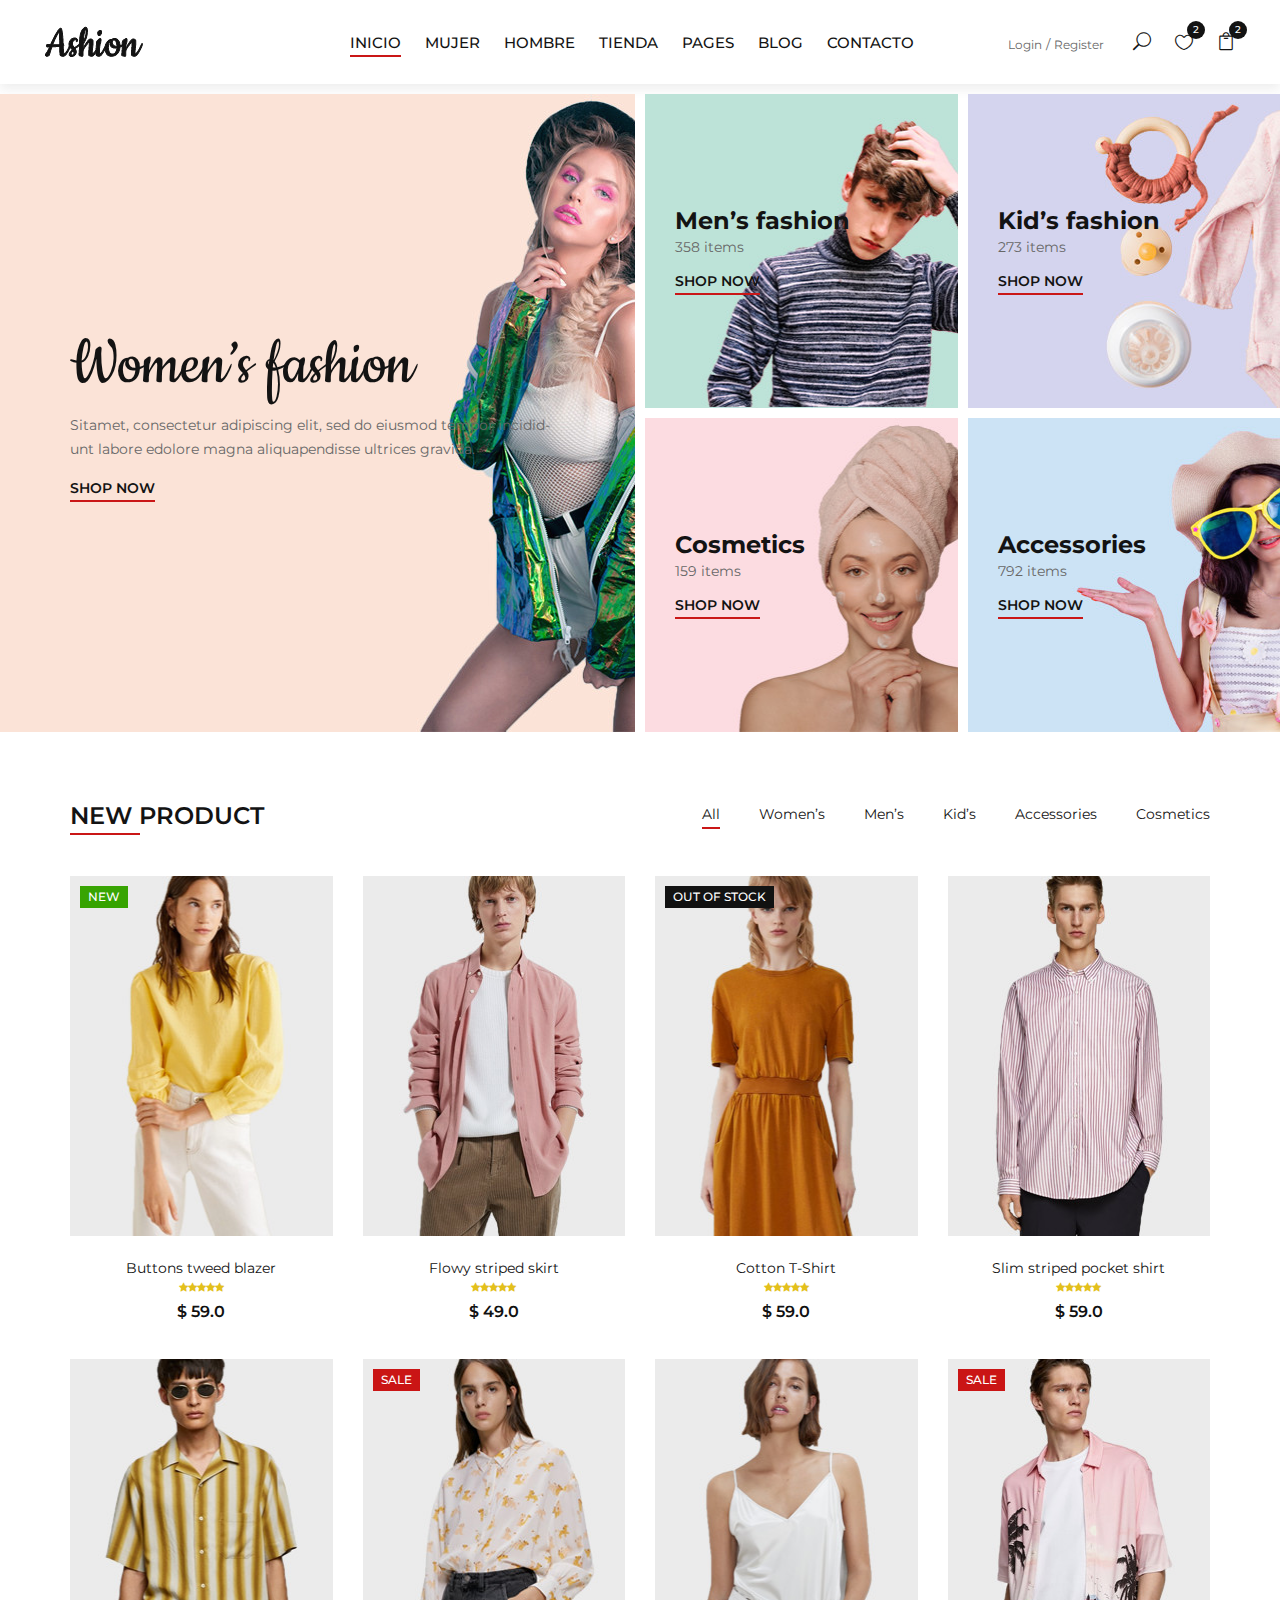
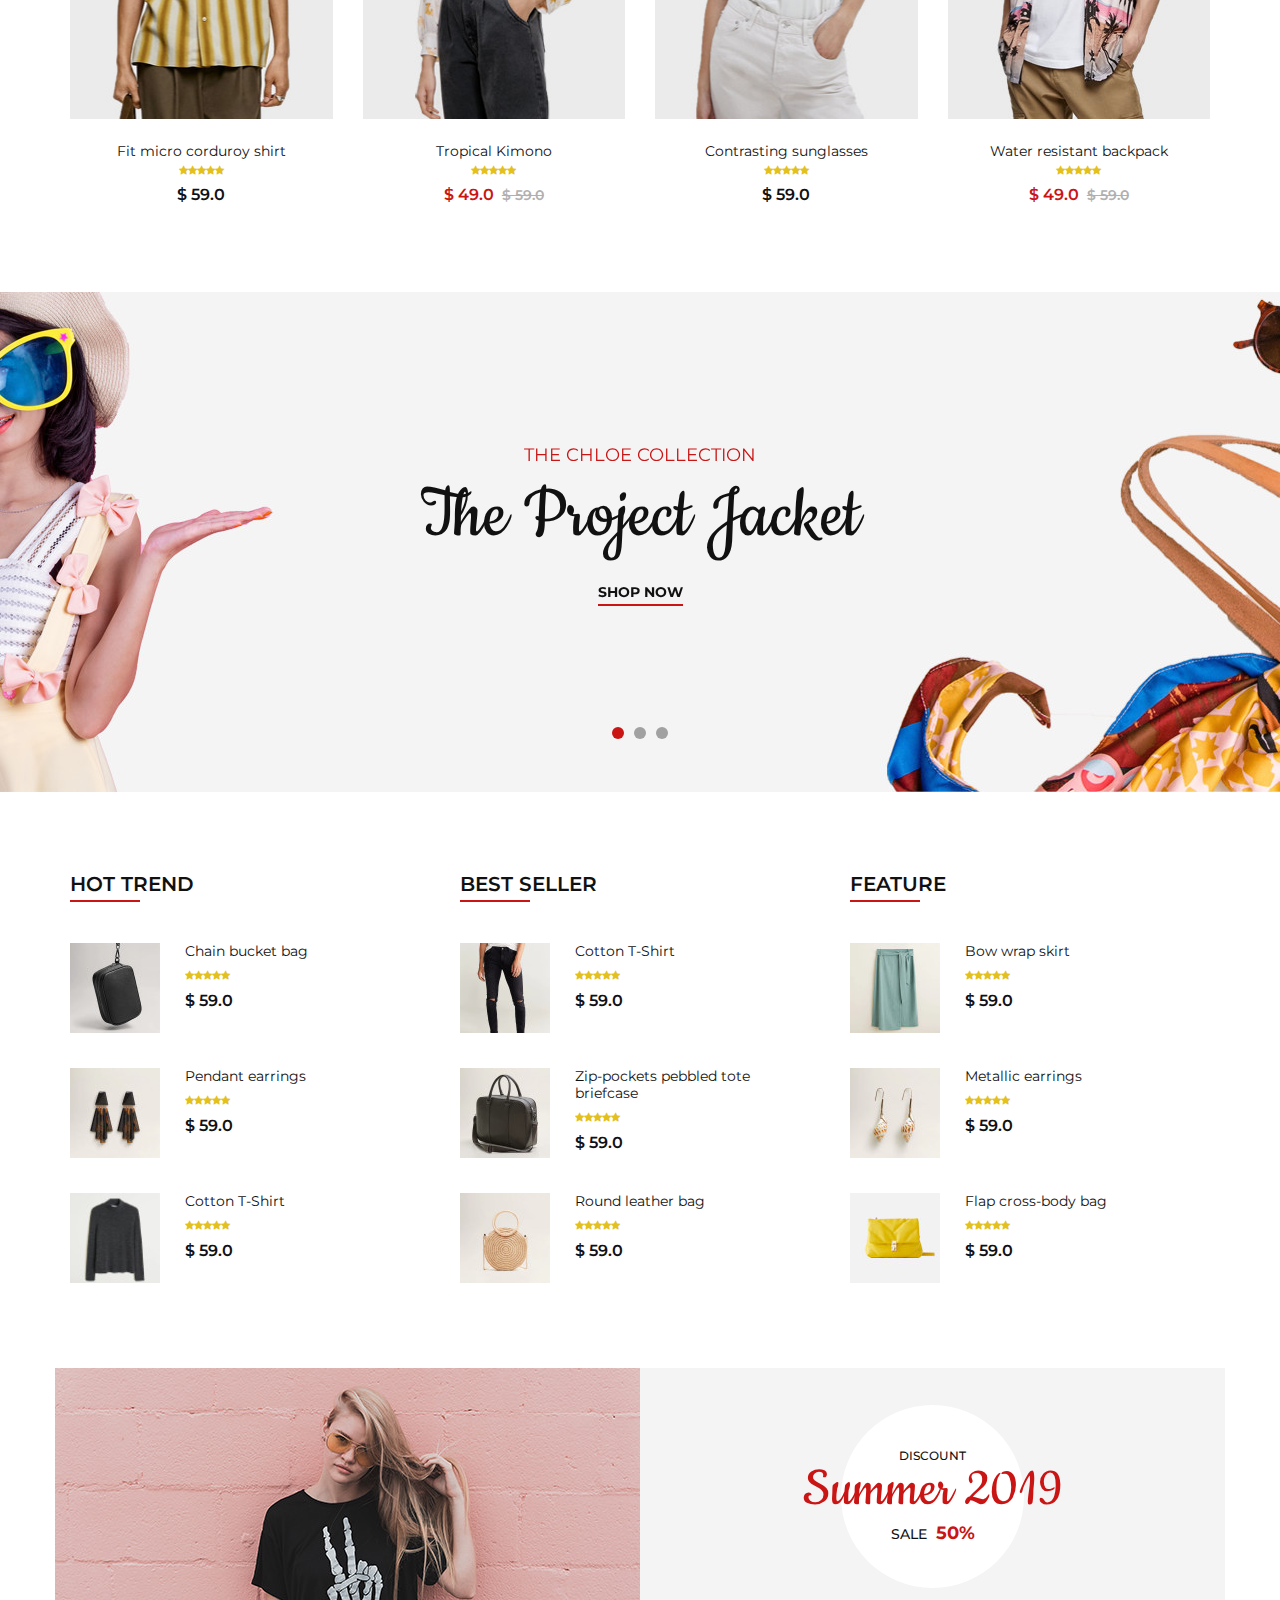
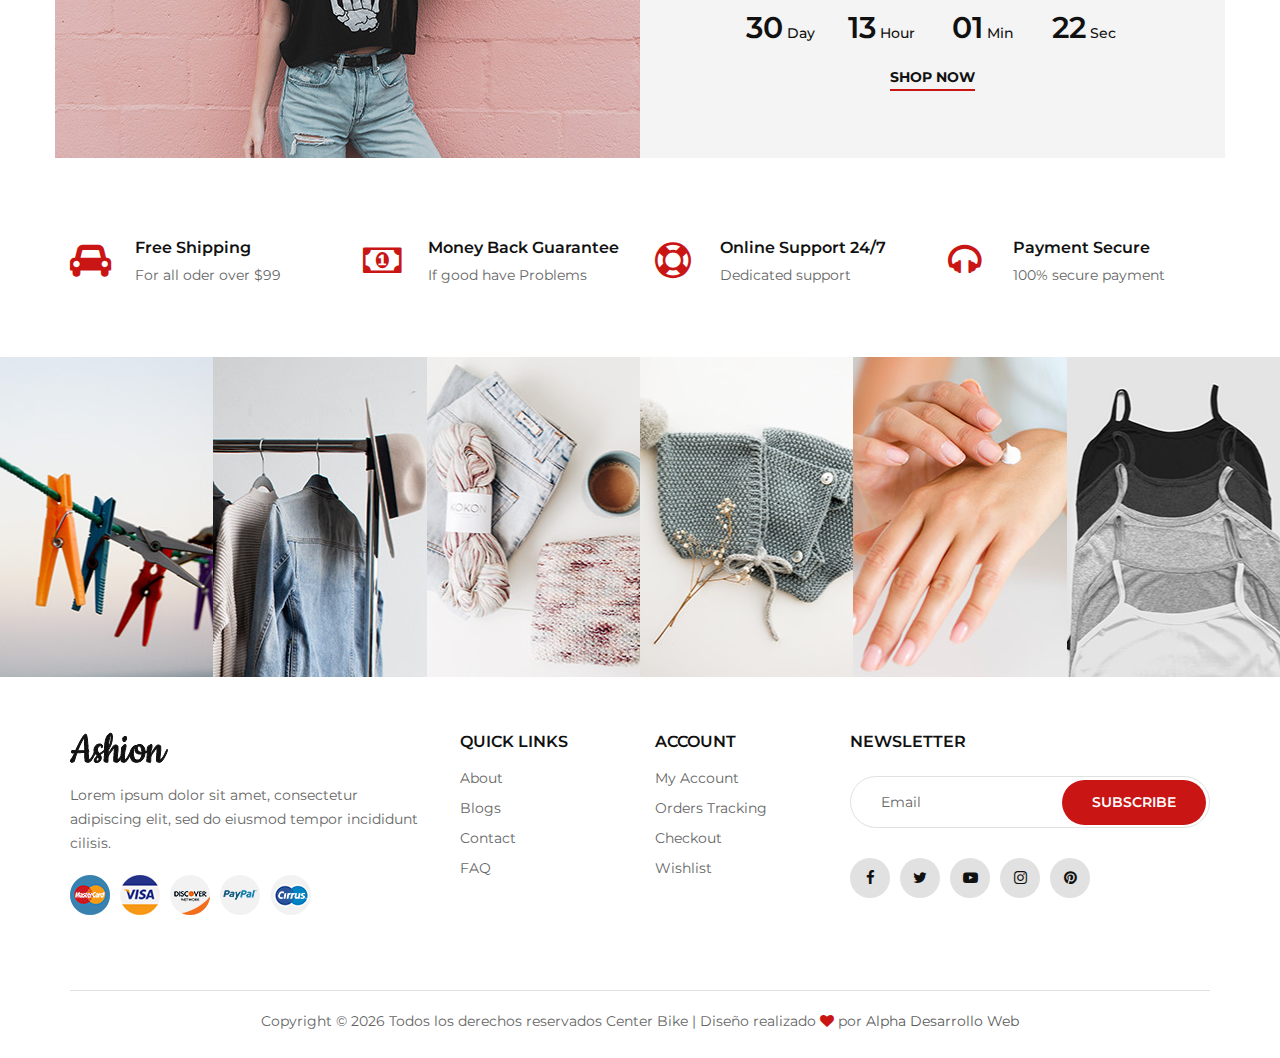
==== commit 33c12887: "cambios varios" ====
--- a/index.html
+++ b/index.html
@@ -1,18 +1,17 @@
 <!DOCTYPE html>
-<html lang="zxx">
+<html lang="es">
 
 <head>
     <meta charset="UTF-8">
-    <meta name="description" content="Ashion Template">
-    <meta name="keywords" content="Ashion, unica, creative, html">
+    <meta name="description" content="Venta bicicletas">
+    <meta name="keywords" content="bicicletas niños mujer accesorios bicis">
     <meta name="viewport" content="width=device-width, initial-scale=1.0">
     <meta http-equiv="X-UA-Compatible" content="ie=edge">
-    <title>Ashion | Template</title>
+    <title>Center Bike</title>
 
     <!-- Google Font -->
     <link href="https://fonts.googleapis.com/css2?family=Cookie&display=swap" rel="stylesheet">
-    <link href="https://fonts.googleapis.com/css2?family=Montserrat:wght@400;500;600;700;800;900&display=swap"
-    rel="stylesheet">
+    <link href="https://fonts.googleapis.com/css2?family=Montserrat:wght@400;500;600;700;800;900&display=swap" rel="stylesheet">
 
     <!-- Css Styles -->
     <link rel="stylesheet" href="css/bootstrap.min.css" type="text/css">
@@ -67,10 +66,10 @@
                 <div class="col-xl-6 col-lg-7">
                     <nav class="header__menu">
                         <ul>
-                            <li class="active"><a href="./index.html">Home</a></li>
-                            <li><a href="#">Women’s</a></li>
-                            <li><a href="#">Men’s</a></li>
-                            <li><a href="./shop.html">Shop</a></li>
+                            <li class="active"><a href="./index.html">Inicio</a></li>
+                            <li><a href="#">Mujer</a></li>
+                            <li><a href="#">Hombre</a></li>
+                            <li><a href="./shop.html">Tienda</a></li>
                             <li><a href="#">Pages</a>
                                 <ul class="dropdown">
                                     <li><a href="./product-details.html">Product Details</a></li>
@@ -80,7 +79,7 @@
                                 </ul>
                             </li>
                             <li><a href="./blog.html">Blog</a></li>
-                            <li><a href="./contact.html">Contact</a></li>
+                            <li><a href="./contact.html">Contacto</a></li>
                         </ul>
                     </nav>
                 </div>
@@ -114,705 +113,706 @@
         <div class="container-fluid">
             <div class="row">
                 <div class="col-lg-6 p-0">
-                    <div class="categories__item categories__large__item set-bg"
-                    data-setbg="img/categories/category-1.jpg">
-                    <div class="categories__text">
-                        <h1>Women’s fashion</h1>
-                        <p>Sitamet, consectetur adipiscing elit, sed do eiusmod tempor incidid-unt labore
-                        edolore magna aliquapendisse ultrices gravida.</p>
+                    <div class="categories__item categories__large__item set-bg" data-setbg="img/categories/category-1.jpg">
+                        <div class="categories__text">
+                            <h1>Women’s fashion</h1>
+                            <p>Sitamet, consectetur adipiscing elit, sed do eiusmod tempor incidid-unt labore edolore magna aliquapendisse ultrices gravida.</p>
+                            <a href="#">Shop now</a>
+                        </div>
+                    </div>
+                </div>
+                <div class="col-lg-6">
+                    <div class="row">
+                        <div class="col-lg-6 col-md-6 col-sm-6 p-0">
+                            <div class="categories__item set-bg" data-setbg="img/categories/category-2.jpg">
+                                <div class="categories__text">
+                                    <h4>Men’s fashion</h4>
+                                    <p>358 items</p>
+                                    <a href="#">Shop now</a>
+                                </div>
+                            </div>
+                        </div>
+                        <div class="col-lg-6 col-md-6 col-sm-6 p-0">
+                            <div class="categories__item set-bg" data-setbg="img/categories/category-3.jpg">
+                                <div class="categories__text">
+                                    <h4>Kid’s fashion</h4>
+                                    <p>273 items</p>
+                                    <a href="#">Shop now</a>
+                                </div>
+                            </div>
+                        </div>
+                        <div class="col-lg-6 col-md-6 col-sm-6 p-0">
+                            <div class="categories__item set-bg" data-setbg="img/categories/category-4.jpg">
+                                <div class="categories__text">
+                                    <h4>Cosmetics</h4>
+                                    <p>159 items</p>
+                                    <a href="#">Shop now</a>
+                                </div>
+                            </div>
+                        </div>
+                        <div class="col-lg-6 col-md-6 col-sm-6 p-0">
+                            <div class="categories__item set-bg" data-setbg="img/categories/category-5.jpg">
+                                <div class="categories__text">
+                                    <h4>Accessories</h4>
+                                    <p>792 items</p>
+                                    <a href="#">Shop now</a>
+                                </div>
+                            </div>
+                        </div>
+                    </div>
+                </div>
+            </div>
+        </div>
+    </section>
+    <!-- Categories Section End -->
+
+    <!-- Product Section Begin -->
+    <section class="product spad">
+        <div class="container">
+            <div class="row">
+                <div class="col-lg-4 col-md-4">
+                    <div class="section-title">
+                        <h4>New product</h4>
+                    </div>
+                </div>
+                <div class="col-lg-8 col-md-8">
+                    <ul class="filter__controls">
+                        <li class="active" data-filter="*">All</li>
+                        <li data-filter=".women">Women’s</li>
+                        <li data-filter=".men">Men’s</li>
+                        <li data-filter=".kid">Kid’s</li>
+                        <li data-filter=".accessories">Accessories</li>
+                        <li data-filter=".cosmetic">Cosmetics</li>
+                    </ul>
+                </div>
+            </div>
+            <div class="row property__gallery">
+                <div class="col-lg-3 col-md-4 col-sm-6 mix women">
+                    <div class="product__item">
+                        <div class="product__item__pic set-bg" data-setbg="img/product/product-1.jpg">
+                            <div class="label new">New</div>
+                            <ul class="product__hover">
+                                <li><a href="img/product/product-1.jpg" class="image-popup"><span class="arrow_expand"></span></a></li>
+                                <li><a href="#"><span class="icon_heart_alt"></span></a></li>
+                                <li><a href="#"><span class="icon_bag_alt"></span></a></li>
+                            </ul>
+                        </div>
+                        <div class="product__item__text">
+                            <h6><a href="#">Buttons tweed blazer</a></h6>
+                            <div class="rating">
+                                <i class="fa fa-star"></i>
+                                <i class="fa fa-star"></i>
+                                <i class="fa fa-star"></i>
+                                <i class="fa fa-star"></i>
+                                <i class="fa fa-star"></i>
+                            </div>
+                            <div class="product__price">$ 59.0</div>
+                        </div>
+                    </div>
+                </div>
+                <div class="col-lg-3 col-md-4 col-sm-6 mix men">
+                    <div class="product__item">
+                        <div class="product__item__pic set-bg" data-setbg="img/product/product-2.jpg">
+                            <ul class="product__hover">
+                                <li><a href="img/product/product-2.jpg" class="image-popup"><span class="arrow_expand"></span></a></li>
+                                <li><a href="#"><span class="icon_heart_alt"></span></a></li>
+                                <li><a href="#"><span class="icon_bag_alt"></span></a></li>
+                            </ul>
+                        </div>
+                        <div class="product__item__text">
+                            <h6><a href="#">Flowy striped skirt</a></h6>
+                            <div class="rating">
+                                <i class="fa fa-star"></i>
+                                <i class="fa fa-star"></i>
+                                <i class="fa fa-star"></i>
+                                <i class="fa fa-star"></i>
+                                <i class="fa fa-star"></i>
+                            </div>
+                            <div class="product__price">$ 49.0</div>
+                        </div>
+                    </div>
+                </div>
+                <div class="col-lg-3 col-md-4 col-sm-6 mix accessories">
+                    <div class="product__item">
+                        <div class="product__item__pic set-bg" data-setbg="img/product/product-3.jpg">
+                            <div class="label stockout">out of stock</div>
+                            <ul class="product__hover">
+                                <li><a href="img/product/product-3.jpg" class="image-popup"><span class="arrow_expand"></span></a></li>
+                                <li><a href="#"><span class="icon_heart_alt"></span></a></li>
+                                <li><a href="#"><span class="icon_bag_alt"></span></a></li>
+                            </ul>
+                        </div>
+                        <div class="product__item__text">
+                            <h6><a href="#">Cotton T-Shirt</a></h6>
+                            <div class="rating">
+                                <i class="fa fa-star"></i>
+                                <i class="fa fa-star"></i>
+                                <i class="fa fa-star"></i>
+                                <i class="fa fa-star"></i>
+                                <i class="fa fa-star"></i>
+                            </div>
+                            <div class="product__price">$ 59.0</div>
+                        </div>
+                    </div>
+                </div>
+                <div class="col-lg-3 col-md-4 col-sm-6 mix cosmetic">
+                    <div class="product__item">
+                        <div class="product__item__pic set-bg" data-setbg="img/product/product-4.jpg">
+                            <ul class="product__hover">
+                                <li><a href="img/product/product-4.jpg" class="image-popup"><span class="arrow_expand"></span></a></li>
+                                <li><a href="#"><span class="icon_heart_alt"></span></a></li>
+                                <li><a href="#"><span class="icon_bag_alt"></span></a></li>
+                            </ul>
+                        </div>
+                        <div class="product__item__text">
+                            <h6><a href="#">Slim striped pocket shirt</a></h6>
+                            <div class="rating">
+                                <i class="fa fa-star"></i>
+                                <i class="fa fa-star"></i>
+                                <i class="fa fa-star"></i>
+                                <i class="fa fa-star"></i>
+                                <i class="fa fa-star"></i>
+                            </div>
+                            <div class="product__price">$ 59.0</div>
+                        </div>
+                    </div>
+                </div>
+                <div class="col-lg-3 col-md-4 col-sm-6 mix kid">
+                    <div class="product__item">
+                        <div class="product__item__pic set-bg" data-setbg="img/product/product-5.jpg">
+                            <ul class="product__hover">
+                                <li><a href="img/product/product-5.jpg" class="image-popup"><span class="arrow_expand"></span></a></li>
+                                <li><a href="#"><span class="icon_heart_alt"></span></a></li>
+                                <li><a href="#"><span class="icon_bag_alt"></span></a></li>
+                            </ul>
+                        </div>
+                        <div class="product__item__text">
+                            <h6><a href="#">Fit micro corduroy shirt</a></h6>
+                            <div class="rating">
+                                <i class="fa fa-star"></i>
+                                <i class="fa fa-star"></i>
+                                <i class="fa fa-star"></i>
+                                <i class="fa fa-star"></i>
+                                <i class="fa fa-star"></i>
+                            </div>
+                            <div class="product__price">$ 59.0</div>
+                        </div>
+                    </div>
+                </div>
+                <div class="col-lg-3 col-md-4 col-sm-6 mix women men kid accessories cosmetic">
+                    <div class="product__item sale">
+                        <div class="product__item__pic set-bg" data-setbg="img/product/product-6.jpg">
+                            <div class="label sale">Sale</div>
+                            <ul class="product__hover">
+                                <li><a href="img/product/product-6.jpg" class="image-popup"><span class="arrow_expand"></span></a></li>
+                                <li><a href="#"><span class="icon_heart_alt"></span></a></li>
+                                <li><a href="#"><span class="icon_bag_alt"></span></a></li>
+                            </ul>
+                        </div>
+                        <div class="product__item__text">
+                            <h6><a href="#">Tropical Kimono</a></h6>
+                            <div class="rating">
+                                <i class="fa fa-star"></i>
+                                <i class="fa fa-star"></i>
+                                <i class="fa fa-star"></i>
+                                <i class="fa fa-star"></i>
+                                <i class="fa fa-star"></i>
+                            </div>
+                            <div class="product__price">$ 49.0 <span>$ 59.0</span></div>
+                        </div>
+                    </div>
+                </div>
+                <div class="col-lg-3 col-md-4 col-sm-6 mix women men kid accessories cosmetic">
+                    <div class="product__item">
+                        <div class="product__item__pic set-bg" data-setbg="img/product/product-7.jpg">
+                            <ul class="product__hover">
+                                <li><a href="img/product/product-7.jpg" class="image-popup"><span class="arrow_expand"></span></a></li>
+                                <li><a href="#"><span class="icon_heart_alt"></span></a></li>
+                                <li><a href="#"><span class="icon_bag_alt"></span></a></li>
+                            </ul>
+                        </div>
+                        <div class="product__item__text">
+                            <h6><a href="#">Contrasting sunglasses</a></h6>
+                            <div class="rating">
+                                <i class="fa fa-star"></i>
+                                <i class="fa fa-star"></i>
+                                <i class="fa fa-star"></i>
+                                <i class="fa fa-star"></i>
+                                <i class="fa fa-star"></i>
+                            </div>
+                            <div class="product__price">$ 59.0</div>
+                        </div>
+                    </div>
+                </div>
+                <div class="col-lg-3 col-md-4 col-sm-6 mix women men kid accessories cosmetic">
+                    <div class="product__item sale">
+                        <div class="product__item__pic set-bg" data-setbg="img/product/product-8.jpg">
+                            <div class="label">Sale</div>
+                            <ul class="product__hover">
+                                <li><a href="img/product/product-8.jpg" class="image-popup"><span class="arrow_expand"></span></a></li>
+                                <li><a href="#"><span class="icon_heart_alt"></span></a></li>
+                                <li><a href="#"><span class="icon_bag_alt"></span></a></li>
+                            </ul>
+                        </div>
+                        <div class="product__item__text">
+                            <h6><a href="#">Water resistant backpack</a></h6>
+                            <div class="rating">
+                                <i class="fa fa-star"></i>
+                                <i class="fa fa-star"></i>
+                                <i class="fa fa-star"></i>
+                                <i class="fa fa-star"></i>
+                                <i class="fa fa-star"></i>
+                            </div>
+                            <div class="product__price">$ 49.0 <span>$ 59.0</span></div>
+                        </div>
+                    </div>
+                </div>
+            </div>
+        </div>
+    </section>
+    <!-- Product Section End -->
+
+    <!-- Banner Section Begin -->
+    <section class="banner set-bg" data-setbg="img/banner/banner-1.jpg">
+        <div class="container">
+            <div class="row">
+                <div class="col-xl-7 col-lg-8 m-auto">
+                    <div class="banner__slider owl-carousel">
+                        <div class="banner__item">
+                            <div class="banner__text">
+                                <span>The Chloe Collection</span>
+                                <h1>The Project Jacket</h1>
+                                <a href="#">Shop now</a>
+                            </div>
+                        </div>
+                        <div class="banner__item">
+                            <div class="banner__text">
+                                <span>The Chloe Collection</span>
+                                <h1>The Project Jacket</h1>
+                                <a href="#">Shop now</a>
+                            </div>
+                        </div>
+                        <div class="banner__item">
+                            <div class="banner__text">
+                                <span>The Chloe Collection</span>
+                                <h1>The Project Jacket</h1>
+                                <a href="#">Shop now</a>
+                            </div>
+                        </div>
+                    </div>
+                </div>
+            </div>
+        </div>
+    </section>
+    <!-- Banner Section End -->
+
+    <!-- Trend Section Begin -->
+    <section class="trend spad">
+        <div class="container">
+            <div class="row">
+                <div class="col-lg-4 col-md-4 col-sm-6">
+                    <div class="trend__content">
+                        <div class="section-title">
+                            <h4>Hot Trend</h4>
+                        </div>
+                        <div class="trend__item">
+                            <div class="trend__item__pic">
+                                <img src="img/trend/ht-1.jpg" alt="">
+                            </div>
+                            <div class="trend__item__text">
+                                <h6>Chain bucket bag</h6>
+                                <div class="rating">
+                                    <i class="fa fa-star"></i>
+                                    <i class="fa fa-star"></i>
+                                    <i class="fa fa-star"></i>
+                                    <i class="fa fa-star"></i>
+                                    <i class="fa fa-star"></i>
+                                </div>
+                                <div class="product__price">$ 59.0</div>
+                            </div>
+                        </div>
+                        <div class="trend__item">
+                            <div class="trend__item__pic">
+                                <img src="img/trend/ht-2.jpg" alt="">
+                            </div>
+                            <div class="trend__item__text">
+                                <h6>Pendant earrings</h6>
+                                <div class="rating">
+                                    <i class="fa fa-star"></i>
+                                    <i class="fa fa-star"></i>
+                                    <i class="fa fa-star"></i>
+                                    <i class="fa fa-star"></i>
+                                    <i class="fa fa-star"></i>
+                                </div>
+                                <div class="product__price">$ 59.0</div>
+                            </div>
+                        </div>
+                        <div class="trend__item">
+                            <div class="trend__item__pic">
+                                <img src="img/trend/ht-3.jpg" alt="">
+                            </div>
+                            <div class="trend__item__text">
+                                <h6>Cotton T-Shirt</h6>
+                                <div class="rating">
+                                    <i class="fa fa-star"></i>
+                                    <i class="fa fa-star"></i>
+                                    <i class="fa fa-star"></i>
+                                    <i class="fa fa-star"></i>
+                                    <i class="fa fa-star"></i>
+                                </div>
+                                <div class="product__price">$ 59.0</div>
+                            </div>
+                        </div>
+                    </div>
+                </div>
+                <div class="col-lg-4 col-md-4 col-sm-6">
+                    <div class="trend__content">
+                        <div class="section-title">
+                            <h4>Best seller</h4>
+                        </div>
+                        <div class="trend__item">
+                            <div class="trend__item__pic">
+                                <img src="img/trend/bs-1.jpg" alt="">
+                            </div>
+                            <div class="trend__item__text">
+                                <h6>Cotton T-Shirt</h6>
+                                <div class="rating">
+                                    <i class="fa fa-star"></i>
+                                    <i class="fa fa-star"></i>
+                                    <i class="fa fa-star"></i>
+                                    <i class="fa fa-star"></i>
+                                    <i class="fa fa-star"></i>
+                                </div>
+                                <div class="product__price">$ 59.0</div>
+                            </div>
+                        </div>
+                        <div class="trend__item">
+                            <div class="trend__item__pic">
+                                <img src="img/trend/bs-2.jpg" alt="">
+                            </div>
+                            <div class="trend__item__text">
+                                <h6>Zip-pockets pebbled tote <br />briefcase</h6>
+                                <div class="rating">
+                                    <i class="fa fa-star"></i>
+                                    <i class="fa fa-star"></i>
+                                    <i class="fa fa-star"></i>
+                                    <i class="fa fa-star"></i>
+                                    <i class="fa fa-star"></i>
+                                </div>
+                                <div class="product__price">$ 59.0</div>
+                            </div>
+                        </div>
+                        <div class="trend__item">
+                            <div class="trend__item__pic">
+                                <img src="img/trend/bs-3.jpg" alt="">
+                            </div>
+                            <div class="trend__item__text">
+                                <h6>Round leather bag</h6>
+                                <div class="rating">
+                                    <i class="fa fa-star"></i>
+                                    <i class="fa fa-star"></i>
+                                    <i class="fa fa-star"></i>
+                                    <i class="fa fa-star"></i>
+                                    <i class="fa fa-star"></i>
+                                </div>
+                                <div class="product__price">$ 59.0</div>
+                            </div>
+                        </div>
+                    </div>
+                </div>
+                <div class="col-lg-4 col-md-4 col-sm-6">
+                    <div class="trend__content">
+                        <div class="section-title">
+                            <h4>Feature</h4>
+                        </div>
+                        <div class="trend__item">
+                            <div class="trend__item__pic">
+                                <img src="img/trend/f-1.jpg" alt="">
+                            </div>
+                            <div class="trend__item__text">
+                                <h6>Bow wrap skirt</h6>
+                                <div class="rating">
+                                    <i class="fa fa-star"></i>
+                                    <i class="fa fa-star"></i>
+                                    <i class="fa fa-star"></i>
+                                    <i class="fa fa-star"></i>
+                                    <i class="fa fa-star"></i>
+                                </div>
+                                <div class="product__price">$ 59.0</div>
+                            </div>
+                        </div>
+                        <div class="trend__item">
+                            <div class="trend__item__pic">
+                                <img src="img/trend/f-2.jpg" alt="">
+                            </div>
+                            <div class="trend__item__text">
+                                <h6>Metallic earrings</h6>
+                                <div class="rating">
+                                    <i class="fa fa-star"></i>
+                                    <i class="fa fa-star"></i>
+                                    <i class="fa fa-star"></i>
+                                    <i class="fa fa-star"></i>
+                                    <i class="fa fa-star"></i>
+                                </div>
+                                <div class="product__price">$ 59.0</div>
+                            </div>
+                        </div>
+                        <div class="trend__item">
+                            <div class="trend__item__pic">
+                                <img src="img/trend/f-3.jpg" alt="">
+                            </div>
+                            <div class="trend__item__text">
+                                <h6>Flap cross-body bag</h6>
+                                <div class="rating">
+                                    <i class="fa fa-star"></i>
+                                    <i class="fa fa-star"></i>
+                                    <i class="fa fa-star"></i>
+                                    <i class="fa fa-star"></i>
+                                    <i class="fa fa-star"></i>
+                                </div>
+                                <div class="product__price">$ 59.0</div>
+                            </div>
+                        </div>
+                    </div>
+                </div>
+            </div>
+        </div>
+    </section>
+    <!-- Trend Section End -->
+
+    <!-- Discount Section Begin -->
+    <section class="discount">
+        <div class="container">
+            <div class="row">
+                <div class="col-lg-6 p-0">
+                    <div class="discount__pic">
+                        <img src="img/discount.jpg" alt="">
+                    </div>
+                </div>
+                <div class="col-lg-6 p-0">
+                    <div class="discount__text">
+                        <div class="discount__text__title">
+                            <span>Discount</span>
+                            <h2>Summer 2019</h2>
+                            <h5><span>Sale</span> 50%</h5>
+                        </div>
+                        <div class="discount__countdown" id="countdown-time">
+                            <div class="countdown__item">
+                                <span>22</span>
+                                <p>Days</p>
+                            </div>
+                            <div class="countdown__item">
+                                <span>18</span>
+                                <p>Hour</p>
+                            </div>
+                            <div class="countdown__item">
+                                <span>46</span>
+                                <p>Min</p>
+                            </div>
+                            <div class="countdown__item">
+                                <span>05</span>
+                                <p>Sec</p>
+                            </div>
+                        </div>
                         <a href="#">Shop now</a>
                     </div>
                 </div>
             </div>
-            <div class="col-lg-6">
-                <div class="row">
-                    <div class="col-lg-6 col-md-6 col-sm-6 p-0">
-                        <div class="categories__item set-bg" data-setbg="img/categories/category-2.jpg">
-                            <div class="categories__text">
-                                <h4>Men’s fashion</h4>
-                                <p>358 items</p>
-                                <a href="#">Shop now</a>
-                            </div>
-                        </div>
-                    </div>
-                    <div class="col-lg-6 col-md-6 col-sm-6 p-0">
-                        <div class="categories__item set-bg" data-setbg="img/categories/category-3.jpg">
-                            <div class="categories__text">
-                                <h4>Kid’s fashion</h4>
-                                <p>273 items</p>
-                                <a href="#">Shop now</a>
-                            </div>
-                        </div>
-                    </div>
-                    <div class="col-lg-6 col-md-6 col-sm-6 p-0">
-                        <div class="categories__item set-bg" data-setbg="img/categories/category-4.jpg">
-                            <div class="categories__text">
-                                <h4>Cosmetics</h4>
-                                <p>159 items</p>
-                                <a href="#">Shop now</a>
-                            </div>
-                        </div>
-                    </div>
-                    <div class="col-lg-6 col-md-6 col-sm-6 p-0">
-                        <div class="categories__item set-bg" data-setbg="img/categories/category-5.jpg">
-                            <div class="categories__text">
-                                <h4>Accessories</h4>
-                                <p>792 items</p>
-                                <a href="#">Shop now</a>
-                            </div>
+        </div>
+    </section>
+    <!-- Discount Section End -->
+
+    <!-- Services Section Begin -->
+    <section class="services spad">
+        <div class="container">
+            <div class="row">
+                <div class="col-lg-3 col-md-4 col-sm-6">
+                    <div class="services__item">
+                        <i class="fa fa-car"></i>
+                        <h6>Free Shipping</h6>
+                        <p>For all oder over $99</p>
+                    </div>
+                </div>
+                <div class="col-lg-3 col-md-4 col-sm-6">
+                    <div class="services__item">
+                        <i class="fa fa-money"></i>
+                        <h6>Money Back Guarantee</h6>
+                        <p>If good have Problems</p>
+                    </div>
+                </div>
+                <div class="col-lg-3 col-md-4 col-sm-6">
+                    <div class="services__item">
+                        <i class="fa fa-support"></i>
+                        <h6>Online Support 24/7</h6>
+                        <p>Dedicated support</p>
+                    </div>
+                </div>
+                <div class="col-lg-3 col-md-4 col-sm-6">
+                    <div class="services__item">
+                        <i class="fa fa-headphones"></i>
+                        <h6>Payment Secure</h6>
+                        <p>100% secure payment</p>
+                    </div>
+                </div>
+            </div>
+        </div>
+    </section>
+    <!-- Services Section End -->
+
+    <!-- Instagram Begin -->
+    <div class="instagram">
+        <div class="container-fluid">
+            <div class="row">
+                <div class="col-lg-2 col-md-4 col-sm-4 p-0">
+                    <div class="instagram__item set-bg" data-setbg="img/instagram/insta-1.jpg">
+                        <div class="instagram__text">
+                            <i class="fa fa-instagram"></i>
+                            <a href="#">@ ashion_shop</a>
+                        </div>
+                    </div>
+                </div>
+                <div class="col-lg-2 col-md-4 col-sm-4 p-0">
+                    <div class="instagram__item set-bg" data-setbg="img/instagram/insta-2.jpg">
+                        <div class="instagram__text">
+                            <i class="fa fa-instagram"></i>
+                            <a href="#">@ ashion_shop</a>
+                        </div>
+                    </div>
+                </div>
+                <div class="col-lg-2 col-md-4 col-sm-4 p-0">
+                    <div class="instagram__item set-bg" data-setbg="img/instagram/insta-3.jpg">
+                        <div class="instagram__text">
+                            <i class="fa fa-instagram"></i>
+                            <a href="#">@ ashion_shop</a>
+                        </div>
+                    </div>
+                </div>
+                <div class="col-lg-2 col-md-4 col-sm-4 p-0">
+                    <div class="instagram__item set-bg" data-setbg="img/instagram/insta-4.jpg">
+                        <div class="instagram__text">
+                            <i class="fa fa-instagram"></i>
+                            <a href="#">@ ashion_shop</a>
+                        </div>
+                    </div>
+                </div>
+                <div class="col-lg-2 col-md-4 col-sm-4 p-0">
+                    <div class="instagram__item set-bg" data-setbg="img/instagram/insta-5.jpg">
+                        <div class="instagram__text">
+                            <i class="fa fa-instagram"></i>
+                            <a href="#">@ ashion_shop</a>
+                        </div>
+                    </div>
+                </div>
+                <div class="col-lg-2 col-md-4 col-sm-4 p-0">
+                    <div class="instagram__item set-bg" data-setbg="img/instagram/insta-6.jpg">
+                        <div class="instagram__text">
+                            <i class="fa fa-instagram"></i>
+                            <a href="#">@ ashion_shop</a>
                         </div>
                     </div>
                 </div>
             </div>
         </div>
     </div>
-</section>
-<!-- Categories Section End -->
-
-<!-- Product Section Begin -->
-<section class="product spad">
-    <div class="container">
-        <div class="row">
-            <div class="col-lg-4 col-md-4">
-                <div class="section-title">
-                    <h4>New product</h4>
-                </div>
-            </div>
-            <div class="col-lg-8 col-md-8">
-                <ul class="filter__controls">
-                    <li class="active" data-filter="*">All</li>
-                    <li data-filter=".women">Women’s</li>
-                    <li data-filter=".men">Men’s</li>
-                    <li data-filter=".kid">Kid’s</li>
-                    <li data-filter=".accessories">Accessories</li>
-                    <li data-filter=".cosmetic">Cosmetics</li>
-                </ul>
-            </div>
-        </div>
-        <div class="row property__gallery">
-            <div class="col-lg-3 col-md-4 col-sm-6 mix women">
-                <div class="product__item">
-                    <div class="product__item__pic set-bg" data-setbg="img/product/product-1.jpg">
-                        <div class="label new">New</div>
-                        <ul class="product__hover">
-                            <li><a href="img/product/product-1.jpg" class="image-popup"><span class="arrow_expand"></span></a></li>
-                            <li><a href="#"><span class="icon_heart_alt"></span></a></li>
-                            <li><a href="#"><span class="icon_bag_alt"></span></a></li>
+    <!-- Instagram End -->
+
+    <!-- Footer Section Begin -->
+    <footer class="footer">
+        <div class="container">
+            <div class="row">
+                <div class="col-lg-4 col-md-6 col-sm-7">
+                    <div class="footer__about">
+                        <div class="footer__logo">
+                            <a href="./index.html"><img src="img/logo.png" alt=""></a>
+                        </div>
+                        <p>Lorem ipsum dolor sit amet, consectetur adipiscing elit, sed do eiusmod tempor incididunt cilisis.
+                        </p>
+                        <div class="footer__payment">
+                            <a href="#"><img src="img/payment/payment-1.png" alt=""></a>
+                            <a href="#"><img src="img/payment/payment-2.png" alt=""></a>
+                            <a href="#"><img src="img/payment/payment-3.png" alt=""></a>
+                            <a href="#"><img src="img/payment/payment-4.png" alt=""></a>
+                            <a href="#"><img src="img/payment/payment-5.png" alt=""></a>
+                        </div>
+                    </div>
+                </div>
+                <div class="col-lg-2 col-md-3 col-sm-5">
+                    <div class="footer__widget">
+                        <h6>Quick links</h6>
+                        <ul>
+                            <li><a href="#">About</a></li>
+                            <li><a href="#">Blogs</a></li>
+                            <li><a href="#">Contact</a></li>
+                            <li><a href="#">FAQ</a></li>
                         </ul>
                     </div>
-                    <div class="product__item__text">
-                        <h6><a href="#">Buttons tweed blazer</a></h6>
-                        <div class="rating">
-                            <i class="fa fa-star"></i>
-                            <i class="fa fa-star"></i>
-                            <i class="fa fa-star"></i>
-                            <i class="fa fa-star"></i>
-                            <i class="fa fa-star"></i>
-                        </div>
-                        <div class="product__price">$ 59.0</div>
-                    </div>
-                </div>
-            </div>
-            <div class="col-lg-3 col-md-4 col-sm-6 mix men">
-                <div class="product__item">
-                    <div class="product__item__pic set-bg" data-setbg="img/product/product-2.jpg">
-                        <ul class="product__hover">
-                            <li><a href="img/product/product-2.jpg" class="image-popup"><span class="arrow_expand"></span></a></li>
-                            <li><a href="#"><span class="icon_heart_alt"></span></a></li>
-                            <li><a href="#"><span class="icon_bag_alt"></span></a></li>
+                </div>
+                <div class="col-lg-2 col-md-3 col-sm-4">
+                    <div class="footer__widget">
+                        <h6>Account</h6>
+                        <ul>
+                            <li><a href="#">My Account</a></li>
+                            <li><a href="#">Orders Tracking</a></li>
+                            <li><a href="#">Checkout</a></li>
+                            <li><a href="#">Wishlist</a></li>
                         </ul>
                     </div>
-                    <div class="product__item__text">
-                        <h6><a href="#">Flowy striped skirt</a></h6>
-                        <div class="rating">
-                            <i class="fa fa-star"></i>
-                            <i class="fa fa-star"></i>
-                            <i class="fa fa-star"></i>
-                            <i class="fa fa-star"></i>
-                            <i class="fa fa-star"></i>
-                        </div>
-                        <div class="product__price">$ 49.0</div>
-                    </div>
-                </div>
-            </div>
-            <div class="col-lg-3 col-md-4 col-sm-6 mix accessories">
-                <div class="product__item">
-                    <div class="product__item__pic set-bg" data-setbg="img/product/product-3.jpg">
-                        <div class="label stockout">out of stock</div>
-                        <ul class="product__hover">
-                            <li><a href="img/product/product-3.jpg" class="image-popup"><span class="arrow_expand"></span></a></li>
-                            <li><a href="#"><span class="icon_heart_alt"></span></a></li>
-                            <li><a href="#"><span class="icon_bag_alt"></span></a></li>
-                        </ul>
-                    </div>
-                    <div class="product__item__text">
-                        <h6><a href="#">Cotton T-Shirt</a></h6>
-                        <div class="rating">
-                            <i class="fa fa-star"></i>
-                            <i class="fa fa-star"></i>
-                            <i class="fa fa-star"></i>
-                            <i class="fa fa-star"></i>
-                            <i class="fa fa-star"></i>
-                        </div>
-                        <div class="product__price">$ 59.0</div>
-                    </div>
-                </div>
-            </div>
-            <div class="col-lg-3 col-md-4 col-sm-6 mix cosmetic">
-                <div class="product__item">
-                    <div class="product__item__pic set-bg" data-setbg="img/product/product-4.jpg">
-                        <ul class="product__hover">
-                            <li><a href="img/product/product-4.jpg" class="image-popup"><span class="arrow_expand"></span></a></li>
-                            <li><a href="#"><span class="icon_heart_alt"></span></a></li>
-                            <li><a href="#"><span class="icon_bag_alt"></span></a></li>
-                        </ul>
-                    </div>
-                    <div class="product__item__text">
-                        <h6><a href="#">Slim striped pocket shirt</a></h6>
-                        <div class="rating">
-                            <i class="fa fa-star"></i>
-                            <i class="fa fa-star"></i>
-                            <i class="fa fa-star"></i>
-                            <i class="fa fa-star"></i>
-                            <i class="fa fa-star"></i>
-                        </div>
-                        <div class="product__price">$ 59.0</div>
-                    </div>
-                </div>
-            </div>
-            <div class="col-lg-3 col-md-4 col-sm-6 mix kid">
-                <div class="product__item">
-                    <div class="product__item__pic set-bg" data-setbg="img/product/product-5.jpg">
-                        <ul class="product__hover">
-                            <li><a href="img/product/product-5.jpg" class="image-popup"><span class="arrow_expand"></span></a></li>
-                            <li><a href="#"><span class="icon_heart_alt"></span></a></li>
-                            <li><a href="#"><span class="icon_bag_alt"></span></a></li>
-                        </ul>
-                    </div>
-                    <div class="product__item__text">
-                        <h6><a href="#">Fit micro corduroy shirt</a></h6>
-                        <div class="rating">
-                            <i class="fa fa-star"></i>
-                            <i class="fa fa-star"></i>
-                            <i class="fa fa-star"></i>
-                            <i class="fa fa-star"></i>
-                            <i class="fa fa-star"></i>
-                        </div>
-                        <div class="product__price">$ 59.0</div>
-                    </div>
-                </div>
-            </div>
-            <div class="col-lg-3 col-md-4 col-sm-6 mix women men kid accessories cosmetic">
-                <div class="product__item sale">
-                    <div class="product__item__pic set-bg" data-setbg="img/product/product-6.jpg">
-                        <div class="label sale">Sale</div>
-                        <ul class="product__hover">
-                            <li><a href="img/product/product-6.jpg" class="image-popup"><span class="arrow_expand"></span></a></li>
-                            <li><a href="#"><span class="icon_heart_alt"></span></a></li>
-                            <li><a href="#"><span class="icon_bag_alt"></span></a></li>
-                        </ul>
-                    </div>
-                    <div class="product__item__text">
-                        <h6><a href="#">Tropical Kimono</a></h6>
-                        <div class="rating">
-                            <i class="fa fa-star"></i>
-                            <i class="fa fa-star"></i>
-                            <i class="fa fa-star"></i>
-                            <i class="fa fa-star"></i>
-                            <i class="fa fa-star"></i>
-                        </div>
-                        <div class="product__price">$ 49.0 <span>$ 59.0</span></div>
-                    </div>
-                </div>
-            </div>
-            <div class="col-lg-3 col-md-4 col-sm-6 mix women men kid accessories cosmetic">
-                <div class="product__item">
-                    <div class="product__item__pic set-bg" data-setbg="img/product/product-7.jpg">
-                        <ul class="product__hover">
-                            <li><a href="img/product/product-7.jpg" class="image-popup"><span class="arrow_expand"></span></a></li>
-                            <li><a href="#"><span class="icon_heart_alt"></span></a></li>
-                            <li><a href="#"><span class="icon_bag_alt"></span></a></li>
-                        </ul>
-                    </div>
-                    <div class="product__item__text">
-                        <h6><a href="#">Contrasting sunglasses</a></h6>
-                        <div class="rating">
-                            <i class="fa fa-star"></i>
-                            <i class="fa fa-star"></i>
-                            <i class="fa fa-star"></i>
-                            <i class="fa fa-star"></i>
-                            <i class="fa fa-star"></i>
-                        </div>
-                        <div class="product__price">$ 59.0</div>
-                    </div>
-                </div>
-            </div>
-            <div class="col-lg-3 col-md-4 col-sm-6 mix women men kid accessories cosmetic">
-                <div class="product__item sale">
-                    <div class="product__item__pic set-bg" data-setbg="img/product/product-8.jpg">
-                        <div class="label">Sale</div>
-                        <ul class="product__hover">
-                            <li><a href="img/product/product-8.jpg" class="image-popup"><span class="arrow_expand"></span></a></li>
-                            <li><a href="#"><span class="icon_heart_alt"></span></a></li>
-                            <li><a href="#"><span class="icon_bag_alt"></span></a></li>
-                        </ul>
-                    </div>
-                    <div class="product__item__text">
-                        <h6><a href="#">Water resistant backpack</a></h6>
-                        <div class="rating">
-                            <i class="fa fa-star"></i>
-                            <i class="fa fa-star"></i>
-                            <i class="fa fa-star"></i>
-                            <i class="fa fa-star"></i>
-                            <i class="fa fa-star"></i>
-                        </div>
-                        <div class="product__price">$ 49.0 <span>$ 59.0</span></div>
-                    </div>
-                </div>
-            </div>
+                </div>
+                <div class="col-lg-4 col-md-8 col-sm-8">
+                    <div class="footer__newslatter">
+                        <h6>NEWSLETTER</h6>
+                        <form action="#">
+                            <input type="text" placeholder="Email">
+                            <button type="submit" class="site-btn">Subscribe</button>
+                        </form>
+                        <div class="footer__social">
+                            <a href="#"><i class="fa fa-facebook"></i></a>
+                            <a href="#"><i class="fa fa-twitter"></i></a>
+                            <a href="#"><i class="fa fa-youtube-play"></i></a>
+                            <a href="#"><i class="fa fa-instagram"></i></a>
+                            <a href="#"><i class="fa fa-pinterest"></i></a>
+                        </div>
+                    </div>
+                </div>
+            </div>
+            <div class="row">
+                <div class="col-lg-12">
+                    <!-- Link back to Colorlib can't be removed. Template is licensed under CC BY 3.0. -->
+                    <div class="footer__copyright__text">
+                        <p>Copyright &copy;
+                            <script>
+                                document.write(new Date().getFullYear());
+                            </script> Todos los derechos reservados Center Bike | Diseño realizado <i class="fa fa-heart" aria-hidden="true"></i> por <a href="https://alphadesarrolloweb.com.ar" target="_blank">Alpha Desarrollo Web</a></p>
+                    </div>
+                    <!-- Link back to Colorlib can't be removed. Template is licensed under CC BY 3.0. -->
+                </div>
+            </div>
+        </div>
+    </footer>
+    <!-- Footer Section End -->
+
+    <!-- Search Begin -->
+    <div class="search-model">
+        <div class="h-100 d-flex align-items-center justify-content-center">
+            <div class="search-close-switch">+</div>
+            <form class="search-model-form">
+                <input type="text" id="search-input" placeholder="Search here.....">
+            </form>
         </div>
     </div>
-</section>
-<!-- Product Section End -->
-
-<!-- Banner Section Begin -->
-<section class="banner set-bg" data-setbg="img/banner/banner-1.jpg">
-    <div class="container">
-        <div class="row">
-            <div class="col-xl-7 col-lg-8 m-auto">
-                <div class="banner__slider owl-carousel">
-                    <div class="banner__item">
-                        <div class="banner__text">
-                            <span>The Chloe Collection</span>
-                            <h1>The Project Jacket</h1>
-                            <a href="#">Shop now</a>
-                        </div>
-                    </div>
-                    <div class="banner__item">
-                        <div class="banner__text">
-                            <span>The Chloe Collection</span>
-                            <h1>The Project Jacket</h1>
-                            <a href="#">Shop now</a>
-                        </div>
-                    </div>
-                    <div class="banner__item">
-                        <div class="banner__text">
-                            <span>The Chloe Collection</span>
-                            <h1>The Project Jacket</h1>
-                            <a href="#">Shop now</a>
-                        </div>
-                    </div>
-                </div>
-            </div>
-        </div>
-    </div>
-</section>
-<!-- Banner Section End -->
-
-<!-- Trend Section Begin -->
-<section class="trend spad">
-    <div class="container">
-        <div class="row">
-            <div class="col-lg-4 col-md-4 col-sm-6">
-                <div class="trend__content">
-                    <div class="section-title">
-                        <h4>Hot Trend</h4>
-                    </div>
-                    <div class="trend__item">
-                        <div class="trend__item__pic">
-                            <img src="img/trend/ht-1.jpg" alt="">
-                        </div>
-                        <div class="trend__item__text">
-                            <h6>Chain bucket bag</h6>
-                            <div class="rating">
-                                <i class="fa fa-star"></i>
-                                <i class="fa fa-star"></i>
-                                <i class="fa fa-star"></i>
-                                <i class="fa fa-star"></i>
-                                <i class="fa fa-star"></i>
-                            </div>
-                            <div class="product__price">$ 59.0</div>
-                        </div>
-                    </div>
-                    <div class="trend__item">
-                        <div class="trend__item__pic">
-                            <img src="img/trend/ht-2.jpg" alt="">
-                        </div>
-                        <div class="trend__item__text">
-                            <h6>Pendant earrings</h6>
-                            <div class="rating">
-                                <i class="fa fa-star"></i>
-                                <i class="fa fa-star"></i>
-                                <i class="fa fa-star"></i>
-                                <i class="fa fa-star"></i>
-                                <i class="fa fa-star"></i>
-                            </div>
-                            <div class="product__price">$ 59.0</div>
-                        </div>
-                    </div>
-                    <div class="trend__item">
-                        <div class="trend__item__pic">
-                            <img src="img/trend/ht-3.jpg" alt="">
-                        </div>
-                        <div class="trend__item__text">
-                            <h6>Cotton T-Shirt</h6>
-                            <div class="rating">
-                                <i class="fa fa-star"></i>
-                                <i class="fa fa-star"></i>
-                                <i class="fa fa-star"></i>
-                                <i class="fa fa-star"></i>
-                                <i class="fa fa-star"></i>
-                            </div>
-                            <div class="product__price">$ 59.0</div>
-                        </div>
-                    </div>
-                </div>
-            </div>
-            <div class="col-lg-4 col-md-4 col-sm-6">
-                <div class="trend__content">
-                    <div class="section-title">
-                        <h4>Best seller</h4>
-                    </div>
-                    <div class="trend__item">
-                        <div class="trend__item__pic">
-                            <img src="img/trend/bs-1.jpg" alt="">
-                        </div>
-                        <div class="trend__item__text">
-                            <h6>Cotton T-Shirt</h6>
-                            <div class="rating">
-                                <i class="fa fa-star"></i>
-                                <i class="fa fa-star"></i>
-                                <i class="fa fa-star"></i>
-                                <i class="fa fa-star"></i>
-                                <i class="fa fa-star"></i>
-                            </div>
-                            <div class="product__price">$ 59.0</div>
-                        </div>
-                    </div>
-                    <div class="trend__item">
-                        <div class="trend__item__pic">
-                            <img src="img/trend/bs-2.jpg" alt="">
-                        </div>
-                        <div class="trend__item__text">
-                            <h6>Zip-pockets pebbled tote <br />briefcase</h6>
-                            <div class="rating">
-                                <i class="fa fa-star"></i>
-                                <i class="fa fa-star"></i>
-                                <i class="fa fa-star"></i>
-                                <i class="fa fa-star"></i>
-                                <i class="fa fa-star"></i>
-                            </div>
-                            <div class="product__price">$ 59.0</div>
-                        </div>
-                    </div>
-                    <div class="trend__item">
-                        <div class="trend__item__pic">
-                            <img src="img/trend/bs-3.jpg" alt="">
-                        </div>
-                        <div class="trend__item__text">
-                            <h6>Round leather bag</h6>
-                            <div class="rating">
-                                <i class="fa fa-star"></i>
-                                <i class="fa fa-star"></i>
-                                <i class="fa fa-star"></i>
-                                <i class="fa fa-star"></i>
-                                <i class="fa fa-star"></i>
-                            </div>
-                            <div class="product__price">$ 59.0</div>
-                        </div>
-                    </div>
-                </div>
-            </div>
-            <div class="col-lg-4 col-md-4 col-sm-6">
-                <div class="trend__content">
-                    <div class="section-title">
-                        <h4>Feature</h4>
-                    </div>
-                    <div class="trend__item">
-                        <div class="trend__item__pic">
-                            <img src="img/trend/f-1.jpg" alt="">
-                        </div>
-                        <div class="trend__item__text">
-                            <h6>Bow wrap skirt</h6>
-                            <div class="rating">
-                                <i class="fa fa-star"></i>
-                                <i class="fa fa-star"></i>
-                                <i class="fa fa-star"></i>
-                                <i class="fa fa-star"></i>
-                                <i class="fa fa-star"></i>
-                            </div>
-                            <div class="product__price">$ 59.0</div>
-                        </div>
-                    </div>
-                    <div class="trend__item">
-                        <div class="trend__item__pic">
-                            <img src="img/trend/f-2.jpg" alt="">
-                        </div>
-                        <div class="trend__item__text">
-                            <h6>Metallic earrings</h6>
-                            <div class="rating">
-                                <i class="fa fa-star"></i>
-                                <i class="fa fa-star"></i>
-                                <i class="fa fa-star"></i>
-                                <i class="fa fa-star"></i>
-                                <i class="fa fa-star"></i>
-                            </div>
-                            <div class="product__price">$ 59.0</div>
-                        </div>
-                    </div>
-                    <div class="trend__item">
-                        <div class="trend__item__pic">
-                            <img src="img/trend/f-3.jpg" alt="">
-                        </div>
-                        <div class="trend__item__text">
-                            <h6>Flap cross-body bag</h6>
-                            <div class="rating">
-                                <i class="fa fa-star"></i>
-                                <i class="fa fa-star"></i>
-                                <i class="fa fa-star"></i>
-                                <i class="fa fa-star"></i>
-                                <i class="fa fa-star"></i>
-                            </div>
-                            <div class="product__price">$ 59.0</div>
-                        </div>
-                    </div>
-                </div>
-            </div>
-        </div>
-    </div>
-</section>
-<!-- Trend Section End -->
-
-<!-- Discount Section Begin -->
-<section class="discount">
-    <div class="container">
-        <div class="row">
-            <div class="col-lg-6 p-0">
-                <div class="discount__pic">
-                    <img src="img/discount.jpg" alt="">
-                </div>
-            </div>
-            <div class="col-lg-6 p-0">
-                <div class="discount__text">
-                    <div class="discount__text__title">
-                        <span>Discount</span>
-                        <h2>Summer 2019</h2>
-                        <h5><span>Sale</span> 50%</h5>
-                    </div>
-                    <div class="discount__countdown" id="countdown-time">
-                        <div class="countdown__item">
-                            <span>22</span>
-                            <p>Days</p>
-                        </div>
-                        <div class="countdown__item">
-                            <span>18</span>
-                            <p>Hour</p>
-                        </div>
-                        <div class="countdown__item">
-                            <span>46</span>
-                            <p>Min</p>
-                        </div>
-                        <div class="countdown__item">
-                            <span>05</span>
-                            <p>Sec</p>
-                        </div>
-                    </div>
-                    <a href="#">Shop now</a>
-                </div>
-            </div>
-        </div>
-    </div>
-</section>
-<!-- Discount Section End -->
-
-<!-- Services Section Begin -->
-<section class="services spad">
-    <div class="container">
-        <div class="row">
-            <div class="col-lg-3 col-md-4 col-sm-6">
-                <div class="services__item">
-                    <i class="fa fa-car"></i>
-                    <h6>Free Shipping</h6>
-                    <p>For all oder over $99</p>
-                </div>
-            </div>
-            <div class="col-lg-3 col-md-4 col-sm-6">
-                <div class="services__item">
-                    <i class="fa fa-money"></i>
-                    <h6>Money Back Guarantee</h6>
-                    <p>If good have Problems</p>
-                </div>
-            </div>
-            <div class="col-lg-3 col-md-4 col-sm-6">
-                <div class="services__item">
-                    <i class="fa fa-support"></i>
-                    <h6>Online Support 24/7</h6>
-                    <p>Dedicated support</p>
-                </div>
-            </div>
-            <div class="col-lg-3 col-md-4 col-sm-6">
-                <div class="services__item">
-                    <i class="fa fa-headphones"></i>
-                    <h6>Payment Secure</h6>
-                    <p>100% secure payment</p>
-                </div>
-            </div>
-        </div>
-    </div>
-</section>
-<!-- Services Section End -->
-
-<!-- Instagram Begin -->
-<div class="instagram">
-    <div class="container-fluid">
-        <div class="row">
-            <div class="col-lg-2 col-md-4 col-sm-4 p-0">
-                <div class="instagram__item set-bg" data-setbg="img/instagram/insta-1.jpg">
-                    <div class="instagram__text">
-                        <i class="fa fa-instagram"></i>
-                        <a href="#">@ ashion_shop</a>
-                    </div>
-                </div>
-            </div>
-            <div class="col-lg-2 col-md-4 col-sm-4 p-0">
-                <div class="instagram__item set-bg" data-setbg="img/instagram/insta-2.jpg">
-                    <div class="instagram__text">
-                        <i class="fa fa-instagram"></i>
-                        <a href="#">@ ashion_shop</a>
-                    </div>
-                </div>
-            </div>
-            <div class="col-lg-2 col-md-4 col-sm-4 p-0">
-                <div class="instagram__item set-bg" data-setbg="img/instagram/insta-3.jpg">
-                    <div class="instagram__text">
-                        <i class="fa fa-instagram"></i>
-                        <a href="#">@ ashion_shop</a>
-                    </div>
-                </div>
-            </div>
-            <div class="col-lg-2 col-md-4 col-sm-4 p-0">
-                <div class="instagram__item set-bg" data-setbg="img/instagram/insta-4.jpg">
-                    <div class="instagram__text">
-                        <i class="fa fa-instagram"></i>
-                        <a href="#">@ ashion_shop</a>
-                    </div>
-                </div>
-            </div>
-            <div class="col-lg-2 col-md-4 col-sm-4 p-0">
-                <div class="instagram__item set-bg" data-setbg="img/instagram/insta-5.jpg">
-                    <div class="instagram__text">
-                        <i class="fa fa-instagram"></i>
-                        <a href="#">@ ashion_shop</a>
-                    </div>
-                </div>
-            </div>
-            <div class="col-lg-2 col-md-4 col-sm-4 p-0">
-                <div class="instagram__item set-bg" data-setbg="img/instagram/insta-6.jpg">
-                    <div class="instagram__text">
-                        <i class="fa fa-instagram"></i>
-                        <a href="#">@ ashion_shop</a>
-                    </div>
-                </div>
-            </div>
-        </div>
-    </div>
-</div>
-<!-- Instagram End -->
-
-<!-- Footer Section Begin -->
-<footer class="footer">
-    <div class="container">
-        <div class="row">
-            <div class="col-lg-4 col-md-6 col-sm-7">
-                <div class="footer__about">
-                    <div class="footer__logo">
-                        <a href="./index.html"><img src="img/logo.png" alt=""></a>
-                    </div>
-                    <p>Lorem ipsum dolor sit amet, consectetur adipiscing elit, sed do eiusmod tempor incididunt
-                    cilisis.</p>
-                    <div class="footer__payment">
-                        <a href="#"><img src="img/payment/payment-1.png" alt=""></a>
-                        <a href="#"><img src="img/payment/payment-2.png" alt=""></a>
-                        <a href="#"><img src="img/payment/payment-3.png" alt=""></a>
-                        <a href="#"><img src="img/payment/payment-4.png" alt=""></a>
-                        <a href="#"><img src="img/payment/payment-5.png" alt=""></a>
-                    </div>
-                </div>
-            </div>
-            <div class="col-lg-2 col-md-3 col-sm-5">
-                <div class="footer__widget">
-                    <h6>Quick links</h6>
-                    <ul>
-                        <li><a href="#">About</a></li>
-                        <li><a href="#">Blogs</a></li>
-                        <li><a href="#">Contact</a></li>
-                        <li><a href="#">FAQ</a></li>
-                    </ul>
-                </div>
-            </div>
-            <div class="col-lg-2 col-md-3 col-sm-4">
-                <div class="footer__widget">
-                    <h6>Account</h6>
-                    <ul>
-                        <li><a href="#">My Account</a></li>
-                        <li><a href="#">Orders Tracking</a></li>
-                        <li><a href="#">Checkout</a></li>
-                        <li><a href="#">Wishlist</a></li>
-                    </ul>
-                </div>
-            </div>
-            <div class="col-lg-4 col-md-8 col-sm-8">
-                <div class="footer__newslatter">
-                    <h6>NEWSLETTER</h6>
-                    <form action="#">
-                        <input type="text" placeholder="Email">
-                        <button type="submit" class="site-btn">Subscribe</button>
-                    </form>
-                    <div class="footer__social">
-                        <a href="#"><i class="fa fa-facebook"></i></a>
-                        <a href="#"><i class="fa fa-twitter"></i></a>
-                        <a href="#"><i class="fa fa-youtube-play"></i></a>
-                        <a href="#"><i class="fa fa-instagram"></i></a>
-                        <a href="#"><i class="fa fa-pinterest"></i></a>
-                    </div>
-                </div>
-            </div>
-        </div>
-        <div class="row">
-            <div class="col-lg-12">
-                <!-- Link back to Colorlib can't be removed. Template is licensed under CC BY 3.0. -->
-                <div class="footer__copyright__text">
-                    <p>Copyright &copy; <script>document.write(new Date().getFullYear());</script> All rights reserved | This template is made with <i class="fa fa-heart" aria-hidden="true"></i> by <a href="https://colorlib.com" target="_blank">Colorlib</a></p>
-                </div>
-                <!-- Link back to Colorlib can't be removed. Template is licensed under CC BY 3.0. -->
-            </div>
-        </div>
-    </div>
-</footer>
-<!-- Footer Section End -->
-
-<!-- Search Begin -->
-<div class="search-model">
-    <div class="h-100 d-flex align-items-center justify-content-center">
-        <div class="search-close-switch">+</div>
-        <form class="search-model-form">
-            <input type="text" id="search-input" placeholder="Search here.....">
-        </form>
-    </div>
-</div>
-<!-- Search End -->
-
-<!-- Js Plugins -->
-<script src="js/jquery-3.3.1.min.js"></script>
-<script src="js/bootstrap.min.js"></script>
-<script src="js/jquery.magnific-popup.min.js"></script>
-<script src="js/jquery-ui.min.js"></script>
-<script src="js/mixitup.min.js"></script>
-<script src="js/jquery.countdown.min.js"></script>
-<script src="js/jquery.slicknav.js"></script>
-<script src="js/owl.carousel.min.js"></script>
-<script src="js/jquery.nicescroll.min.js"></script>
-<script src="js/main.js"></script>
+    <!-- Search End -->
+
+    <!-- Js Plugins -->
+    <script src="js/jquery-3.3.1.min.js"></script>
+    <script src="js/bootstrap.min.js"></script>
+    <script src="js/jquery.magnific-popup.min.js"></script>
+    <script src="js/jquery-ui.min.js"></script>
+    <script src="js/mixitup.min.js"></script>
+    <script src="js/jquery.countdown.min.js"></script>
+    <script src="js/jquery.slicknav.js"></script>
+    <script src="js/owl.carousel.min.js"></script>
+    <script src="js/jquery.nicescroll.min.js"></script>
+    <script src="js/main.js"></script>
 </body>
 
 </html>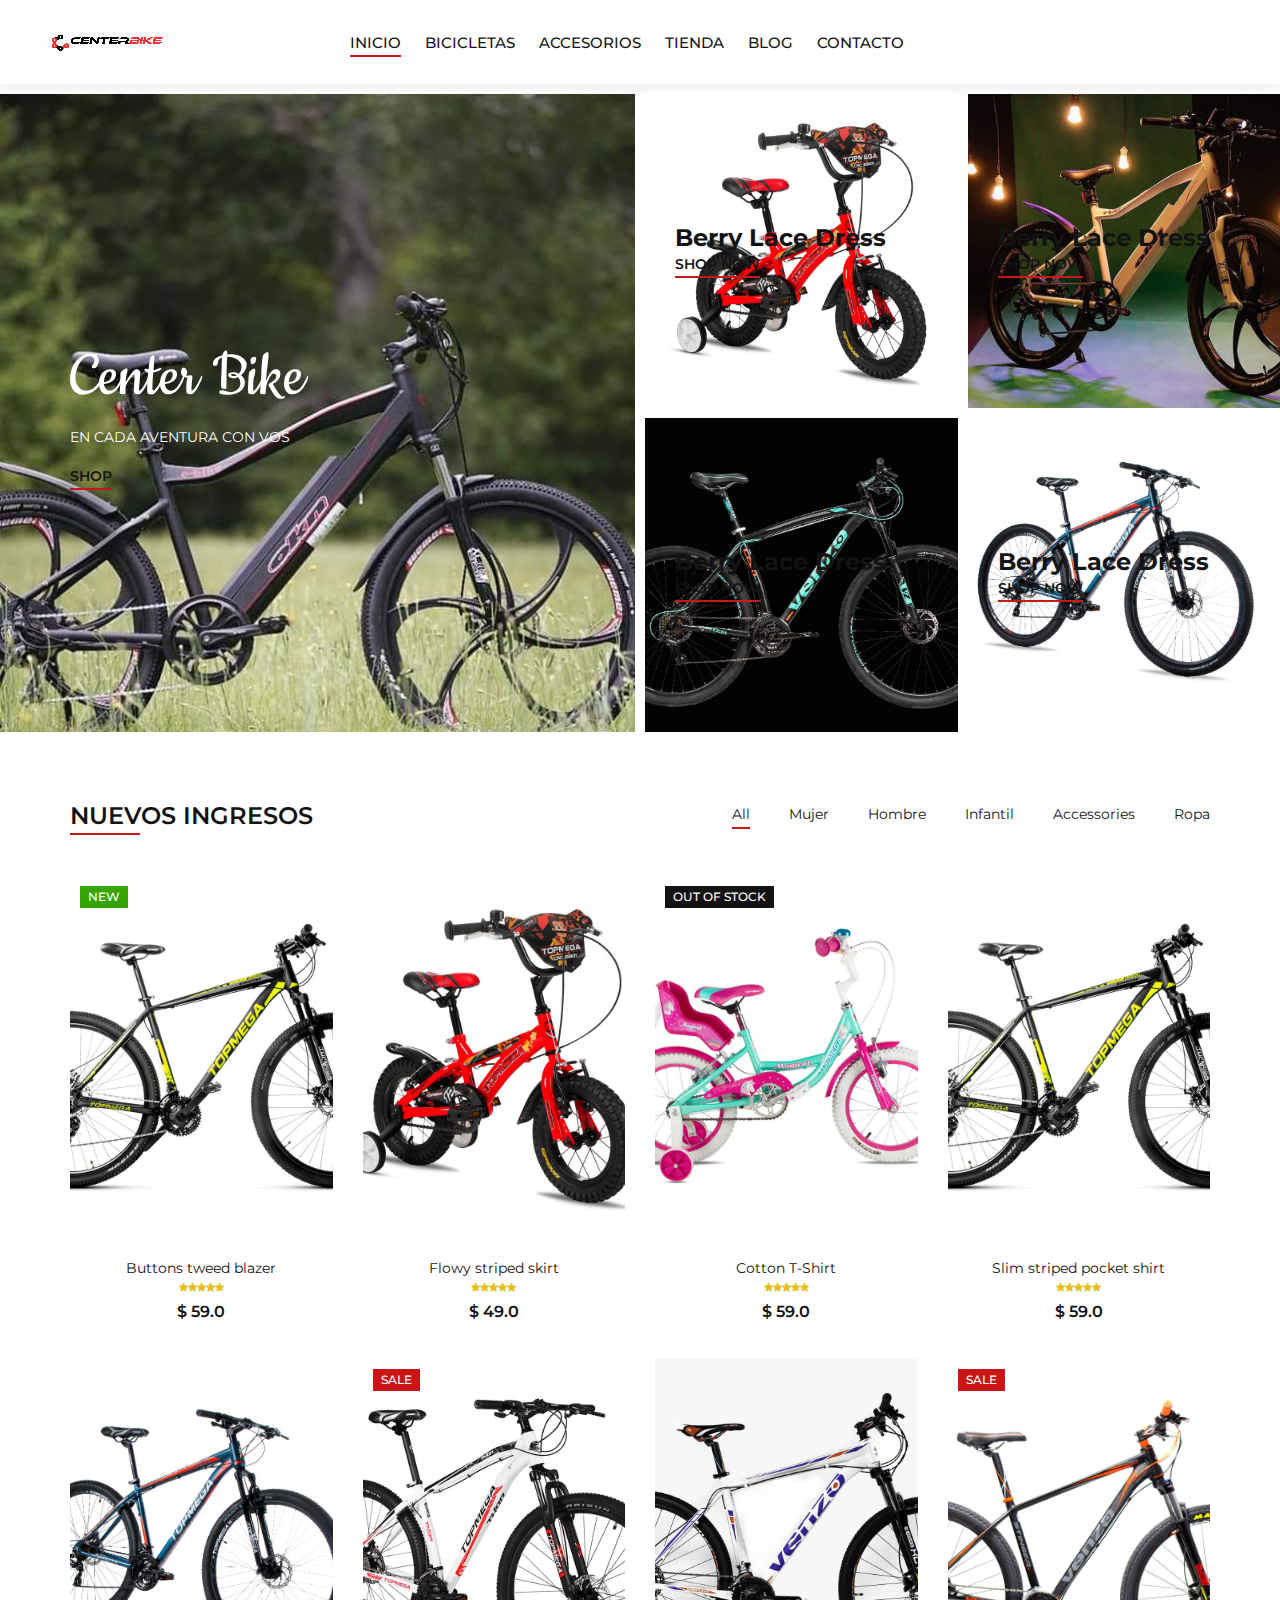
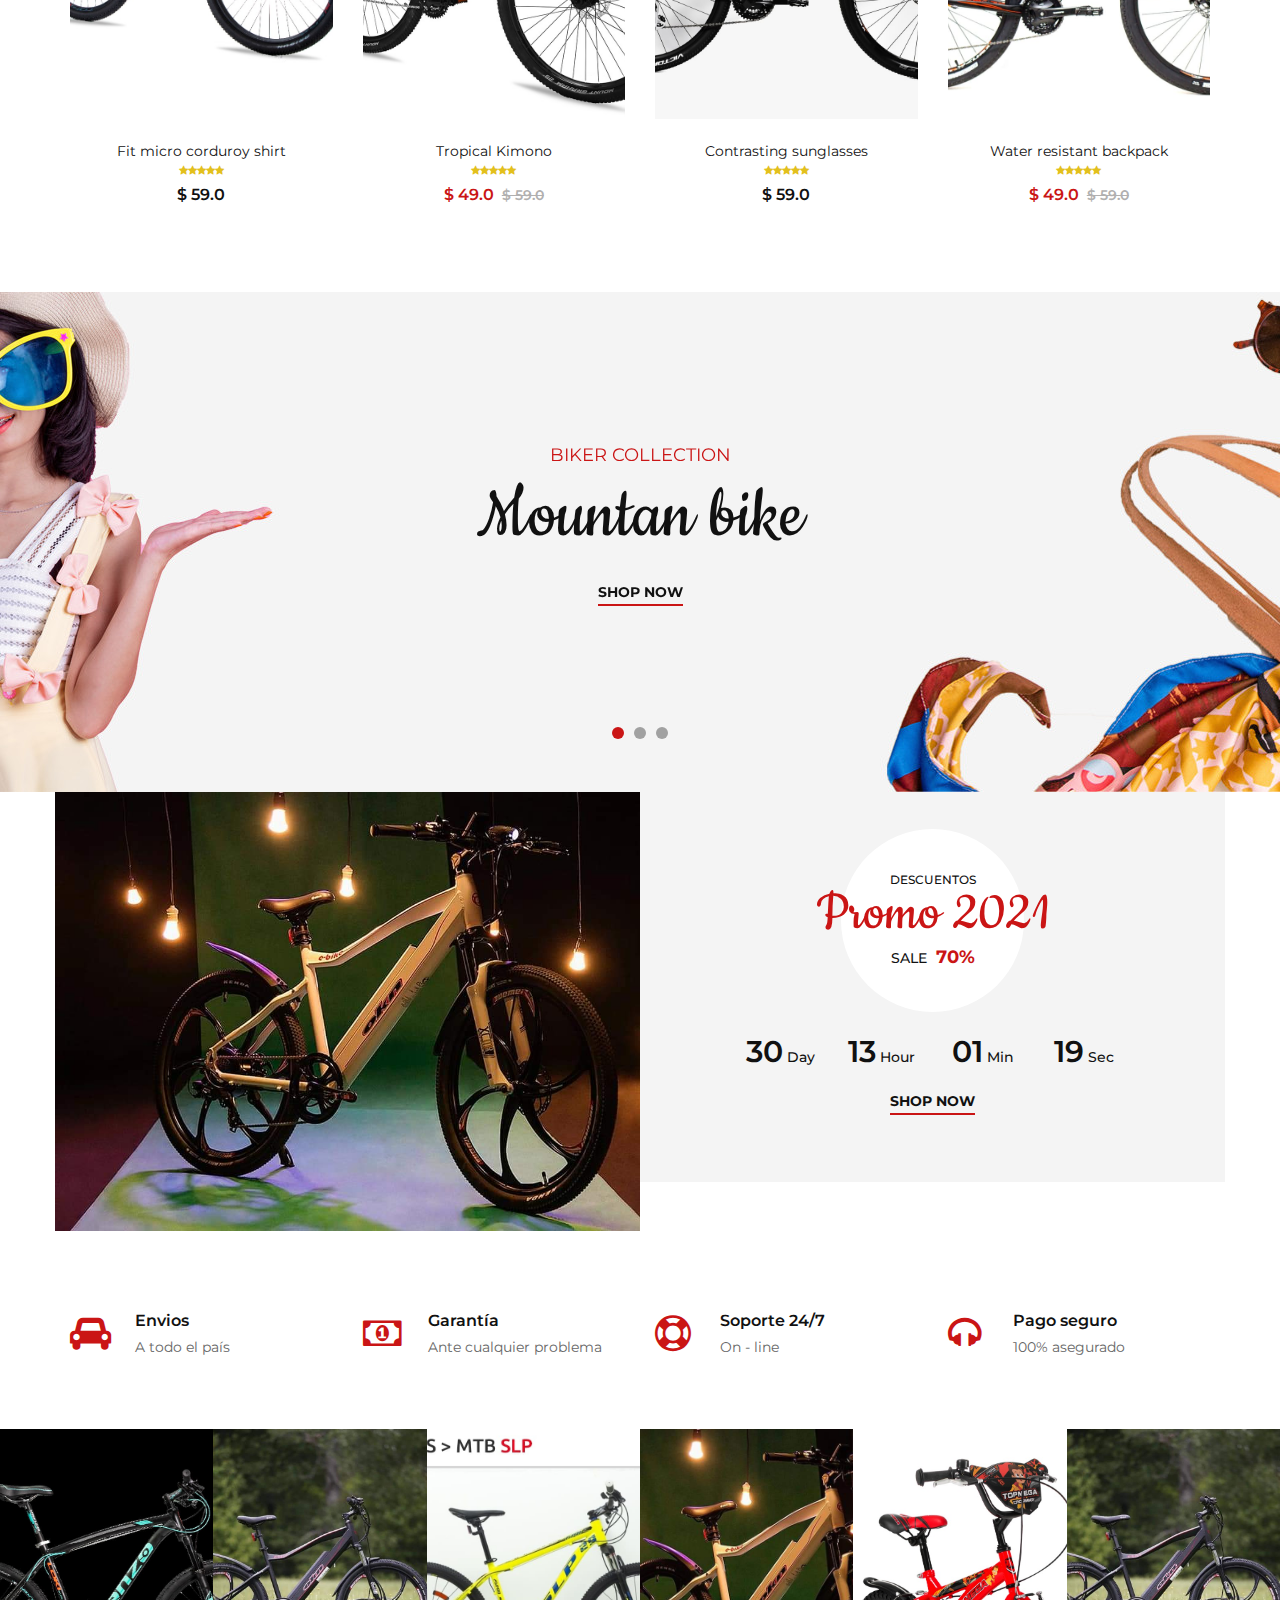
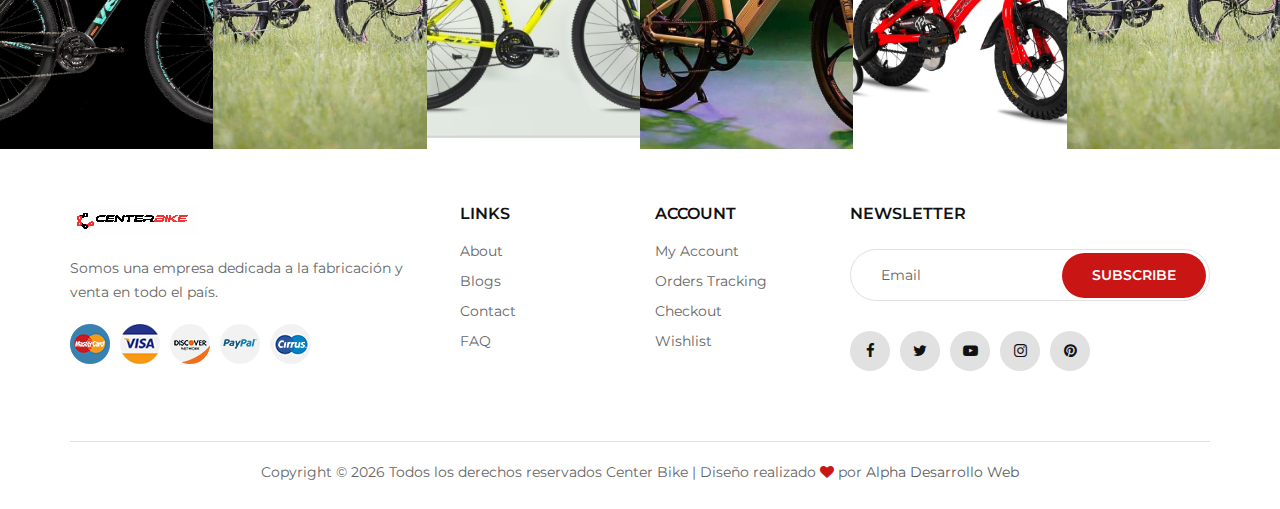
==== commit 7b7de112: "proto index" ====
--- a/index.html
+++ b/index.html
@@ -47,10 +47,10 @@
             <a href="./index.html"><img src="img/logo.png" alt=""></a>
         </div>
         <div id="mobile-menu-wrap"></div>
-        <div class="offcanvas__auth">
+       <!--  <div class="offcanvas__auth">
             <a href="#">Login</a>
             <a href="#">Register</a>
-        </div>
+        </div> -->
     </div>
     <!-- Offcanvas Menu End -->
 
@@ -67,24 +67,24 @@
                     <nav class="header__menu">
                         <ul>
                             <li class="active"><a href="./index.html">Inicio</a></li>
-                            <li><a href="#">Mujer</a></li>
-                            <li><a href="#">Hombre</a></li>
+                            <li><a href="#">Bicicletas</a></li>
+                            <li><a href="#">Accesorios</a></li>
                             <li><a href="./shop.html">Tienda</a></li>
-                            <li><a href="#">Pages</a>
+                           <!--  <li><a href="#">Pages</a>
                                 <ul class="dropdown">
                                     <li><a href="./product-details.html">Product Details</a></li>
                                     <li><a href="./shop-cart.html">Shop Cart</a></li>
                                     <li><a href="./checkout.html">Checkout</a></li>
                                     <li><a href="./blog-details.html">Blog Details</a></li>
                                 </ul>
-                            </li>
-                            <li><a href="./blog.html">Blog</a></li>
-                            <li><a href="./contact.html">Contacto</a></li>
+                            </li> -->
+                            <li><a href="#">Blog</a></li>
+                            <li><a href="#">Contacto</a></li>
                         </ul>
                     </nav>
                 </div>
                 <div class="col-lg-3">
-                    <div class="header__right">
+                   <!--  <div class="header__right">
                         <div class="header__right__auth">
                             <a href="#">Login</a>
                             <a href="#">Register</a>
@@ -98,7 +98,7 @@
                                 <div class="tip">2</div>
                             </a></li>
                         </ul>
-                    </div>
+                    </div> -->
                 </div>
             </div>
             <div class="canvas__open">
@@ -113,49 +113,50 @@
         <div class="container-fluid">
             <div class="row">
                 <div class="col-lg-6 p-0">
-                    <div class="categories__item categories__large__item set-bg" data-setbg="img/categories/category-1.jpg">
+                    <div class="categories__item categories__large__item set-bg" data-setbg="img/11.jpg">
                         <div class="categories__text">
-                            <h1>Women’s fashion</h1>
-                            <p>Sitamet, consectetur adipiscing elit, sed do eiusmod tempor incidid-unt labore edolore magna aliquapendisse ultrices gravida.</p>
-                            <a href="#">Shop now</a>
+                            <h1 style="color: white;">Center Bike</h1>
+                            <p style="color: white;">EN CADA AVENTURA
+                                CON VOS</p>
+                            <a href="#">Shop</a>
                         </div>
                     </div>
                 </div>
                 <div class="col-lg-6">
                     <div class="row">
                         <div class="col-lg-6 col-md-6 col-sm-6 p-0">
-                            <div class="categories__item set-bg" data-setbg="img/categories/category-2.jpg">
+                            <div class="categories__item set-bg" data-setbg="img/2.jpg">
                                 <div class="categories__text">
-                                    <h4>Men’s fashion</h4>
-                                    <p>358 items</p>
+                                    <h4>Berry Lace Dress</h4>
+                                   <!--  <p>358 items</p> -->
                                     <a href="#">Shop now</a>
                                 </div>
                             </div>
                         </div>
                         <div class="col-lg-6 col-md-6 col-sm-6 p-0">
-                            <div class="categories__item set-bg" data-setbg="img/categories/category-3.jpg">
+                            <div class="categories__item set-bg" data-setbg="img/12.jpg">
                                 <div class="categories__text">
-                                    <h4>Kid’s fashion</h4>
-                                    <p>273 items</p>
+                                    <h4>Berry Lace Dress</h4>
+                                   <!--  <p>358 items</p> -->
                                     <a href="#">Shop now</a>
                                 </div>
                             </div>
                         </div>
                         <div class="col-lg-6 col-md-6 col-sm-6 p-0">
-                            <div class="categories__item set-bg" data-setbg="img/categories/category-4.jpg">
+                            <div class="categories__item set-bg" data-setbg="img/9.jpg">
                                 <div class="categories__text">
-                                    <h4>Cosmetics</h4>
-                                    <p>159 items</p>
-                                    <a href="#">Shop now</a>
+                                    <h4>Berry Lace Dress</h4>
+                                    <!--  <p>358 items</p> -->
+                                     <a href="#">Shop now</a>
                                 </div>
                             </div>
                         </div>
                         <div class="col-lg-6 col-md-6 col-sm-6 p-0">
-                            <div class="categories__item set-bg" data-setbg="img/categories/category-5.jpg">
+                            <div class="categories__item set-bg" data-setbg="img/5.jpg">
                                 <div class="categories__text">
-                                    <h4>Accessories</h4>
-                                    <p>792 items</p>
-                                    <a href="#">Shop now</a>
+                                    <h4>Berry Lace Dress</h4>
+                                    <!--  <p>358 items</p> -->
+                                     <a href="#">Shop now</a>
                                 </div>
                             </div>
                         </div>
@@ -172,27 +173,27 @@
             <div class="row">
                 <div class="col-lg-4 col-md-4">
                     <div class="section-title">
-                        <h4>New product</h4>
+                        <h4>Nuevos ingresos</h4>
                     </div>
                 </div>
                 <div class="col-lg-8 col-md-8">
                     <ul class="filter__controls">
                         <li class="active" data-filter="*">All</li>
-                        <li data-filter=".women">Women’s</li>
-                        <li data-filter=".men">Men’s</li>
-                        <li data-filter=".kid">Kid’s</li>
+                        <li data-filter=".women">Mujer</li>
+                        <li data-filter=".men">Hombre</li>
+                        <li data-filter=".kid">Infantil</li>
                         <li data-filter=".accessories">Accessories</li>
-                        <li data-filter=".cosmetic">Cosmetics</li>
+                        <li data-filter=".cosmetic">Ropa</li>
                     </ul>
                 </div>
             </div>
             <div class="row property__gallery">
                 <div class="col-lg-3 col-md-4 col-sm-6 mix women">
                     <div class="product__item">
-                        <div class="product__item__pic set-bg" data-setbg="img/product/product-1.jpg">
+                        <div class="product__item__pic set-bg"  data-setbg="img/4.jpg">
                             <div class="label new">New</div>
                             <ul class="product__hover">
-                                <li><a href="img/product/product-1.jpg" class="image-popup"><span class="arrow_expand"></span></a></li>
+                                <li><a href="img/4.jpg" class="image-popup"><span class="arrow_expand"></span></a></li>
                                 <li><a href="#"><span class="icon_heart_alt"></span></a></li>
                                 <li><a href="#"><span class="icon_bag_alt"></span></a></li>
                             </ul>
@@ -212,9 +213,9 @@
                 </div>
                 <div class="col-lg-3 col-md-4 col-sm-6 mix men">
                     <div class="product__item">
-                        <div class="product__item__pic set-bg" data-setbg="img/product/product-2.jpg">
+                        <div class="product__item__pic set-bg" data-setbg="img/2.jpg">
                             <ul class="product__hover">
-                                <li><a href="img/product/product-2.jpg" class="image-popup"><span class="arrow_expand"></span></a></li>
+                                <li><a href="img/2.jpg" class="image-popup"><span class="arrow_expand"></span></a></li>
                                 <li><a href="#"><span class="icon_heart_alt"></span></a></li>
                                 <li><a href="#"><span class="icon_bag_alt"></span></a></li>
                             </ul>
@@ -234,10 +235,10 @@
                 </div>
                 <div class="col-lg-3 col-md-4 col-sm-6 mix accessories">
                     <div class="product__item">
-                        <div class="product__item__pic set-bg" data-setbg="img/product/product-3.jpg">
+                        <div class="product__item__pic set-bg" data-setbg="img/3.jpg">
                             <div class="label stockout">out of stock</div>
                             <ul class="product__hover">
-                                <li><a href="img/product/product-3.jpg" class="image-popup"><span class="arrow_expand"></span></a></li>
+                                <li><a href="img/3.jpg" class="image-popup"><span class="arrow_expand"></span></a></li>
                                 <li><a href="#"><span class="icon_heart_alt"></span></a></li>
                                 <li><a href="#"><span class="icon_bag_alt"></span></a></li>
                             </ul>
@@ -257,9 +258,9 @@
                 </div>
                 <div class="col-lg-3 col-md-4 col-sm-6 mix cosmetic">
                     <div class="product__item">
-                        <div class="product__item__pic set-bg" data-setbg="img/product/product-4.jpg">
+                        <div class="product__item__pic set-bg" data-setbg="img/4.jpg">
                             <ul class="product__hover">
-                                <li><a href="img/product/product-4.jpg" class="image-popup"><span class="arrow_expand"></span></a></li>
+                                <li><a href="img/4.jpg" class="image-popup"><span class="arrow_expand"></span></a></li>
                                 <li><a href="#"><span class="icon_heart_alt"></span></a></li>
                                 <li><a href="#"><span class="icon_bag_alt"></span></a></li>
                             </ul>
@@ -279,9 +280,9 @@
                 </div>
                 <div class="col-lg-3 col-md-4 col-sm-6 mix kid">
                     <div class="product__item">
-                        <div class="product__item__pic set-bg" data-setbg="img/product/product-5.jpg">
+                        <div class="product__item__pic set-bg" data-setbg="img/5.jpg">
                             <ul class="product__hover">
-                                <li><a href="img/product/product-5.jpg" class="image-popup"><span class="arrow_expand"></span></a></li>
+                                <li><a href="img/5.jpg" class="image-popup"><span class="arrow_expand"></span></a></li>
                                 <li><a href="#"><span class="icon_heart_alt"></span></a></li>
                                 <li><a href="#"><span class="icon_bag_alt"></span></a></li>
                             </ul>
@@ -301,10 +302,10 @@
                 </div>
                 <div class="col-lg-3 col-md-4 col-sm-6 mix women men kid accessories cosmetic">
                     <div class="product__item sale">
-                        <div class="product__item__pic set-bg" data-setbg="img/product/product-6.jpg">
+                        <div class="product__item__pic set-bg" data-setbg="img/6.jpg">
                             <div class="label sale">Sale</div>
                             <ul class="product__hover">
-                                <li><a href="img/product/product-6.jpg" class="image-popup"><span class="arrow_expand"></span></a></li>
+                                <li><a href="img/6.jpg" class="image-popup"><span class="arrow_expand"></span></a></li>
                                 <li><a href="#"><span class="icon_heart_alt"></span></a></li>
                                 <li><a href="#"><span class="icon_bag_alt"></span></a></li>
                             </ul>
@@ -324,9 +325,9 @@
                 </div>
                 <div class="col-lg-3 col-md-4 col-sm-6 mix women men kid accessories cosmetic">
                     <div class="product__item">
-                        <div class="product__item__pic set-bg" data-setbg="img/product/product-7.jpg">
+                        <div class="product__item__pic set-bg" data-setbg="img/7.jpg">
                             <ul class="product__hover">
-                                <li><a href="img/product/product-7.jpg" class="image-popup"><span class="arrow_expand"></span></a></li>
+                                <li><a href="img/7.jpg" class="image-popup"><span class="arrow_expand"></span></a></li>
                                 <li><a href="#"><span class="icon_heart_alt"></span></a></li>
                                 <li><a href="#"><span class="icon_bag_alt"></span></a></li>
                             </ul>
@@ -346,10 +347,10 @@
                 </div>
                 <div class="col-lg-3 col-md-4 col-sm-6 mix women men kid accessories cosmetic">
                     <div class="product__item sale">
-                        <div class="product__item__pic set-bg" data-setbg="img/product/product-8.jpg">
+                        <div class="product__item__pic set-bg" data-setbg="img/8.jpg">
                             <div class="label">Sale</div>
                             <ul class="product__hover">
-                                <li><a href="img/product/product-8.jpg" class="image-popup"><span class="arrow_expand"></span></a></li>
+                                <li><a href="img/8.jpg" class="image-popup"><span class="arrow_expand"></span></a></li>
                                 <li><a href="#"><span class="icon_heart_alt"></span></a></li>
                                 <li><a href="#"><span class="icon_bag_alt"></span></a></li>
                             </ul>
@@ -380,22 +381,22 @@
                     <div class="banner__slider owl-carousel">
                         <div class="banner__item">
                             <div class="banner__text">
-                                <span>The Chloe Collection</span>
-                                <h1>The Project Jacket</h1>
+                                <span>Biker Collection</span>
+                                <h1>Mountan bike</h1>
                                 <a href="#">Shop now</a>
                             </div>
                         </div>
                         <div class="banner__item">
                             <div class="banner__text">
-                                <span>The Chloe Collection</span>
-                                <h1>The Project Jacket</h1>
+                                <span>Biker Collection</span>
+                                <h1>De paseo</h1>
                                 <a href="#">Shop now</a>
                             </div>
                         </div>
                         <div class="banner__item">
                             <div class="banner__text">
-                                <span>The Chloe Collection</span>
-                                <h1>The Project Jacket</h1>
+                                <span>Biker Collection</span>
+                                <h1>Playeras</h1>
                                 <a href="#">Shop now</a>
                             </div>
                         </div>
@@ -407,17 +408,17 @@
     <!-- Banner Section End -->
 
     <!-- Trend Section Begin -->
-    <section class="trend spad">
+  <!--   <section class="trend spad">
         <div class="container">
             <div class="row">
                 <div class="col-lg-4 col-md-4 col-sm-6">
                     <div class="trend__content">
                         <div class="section-title">
-                            <h4>Hot Trend</h4>
+                            <h4>Mas Vendidos</h4>
                         </div>
                         <div class="trend__item">
                             <div class="trend__item__pic">
-                                <img src="img/trend/ht-1.jpg" alt="">
+                                <img src="img/1.jpg" alt="">
                             </div>
                             <div class="trend__item__text">
                                 <h6>Chain bucket bag</h6>
@@ -577,7 +578,7 @@
                 </div>
             </div>
         </div>
-    </section>
+    </section> -->
     <!-- Trend Section End -->
 
     <!-- Discount Section Begin -->
@@ -586,15 +587,15 @@
             <div class="row">
                 <div class="col-lg-6 p-0">
                     <div class="discount__pic">
-                        <img src="img/discount.jpg" alt="">
+                        <img src="img/12.jpg" alt="">
                     </div>
                 </div>
                 <div class="col-lg-6 p-0">
                     <div class="discount__text">
                         <div class="discount__text__title">
-                            <span>Discount</span>
-                            <h2>Summer 2019</h2>
-                            <h5><span>Sale</span> 50%</h5>
+                            <span>Descuentos</span>
+                            <h2>Promo 2021</h2>
+                            <h5><span>Sale</span> 70%</h5>
                         </div>
                         <div class="discount__countdown" id="countdown-time">
                             <div class="countdown__item">
@@ -629,29 +630,29 @@
                 <div class="col-lg-3 col-md-4 col-sm-6">
                     <div class="services__item">
                         <i class="fa fa-car"></i>
-                        <h6>Free Shipping</h6>
-                        <p>For all oder over $99</p>
+                        <h6>Envios</h6>
+                        <p>A todo el país</p>
                     </div>
                 </div>
                 <div class="col-lg-3 col-md-4 col-sm-6">
                     <div class="services__item">
                         <i class="fa fa-money"></i>
-                        <h6>Money Back Guarantee</h6>
-                        <p>If good have Problems</p>
+                        <h6>Garantía</h6>
+                        <p>Ante cualquier problema</p>
                     </div>
                 </div>
                 <div class="col-lg-3 col-md-4 col-sm-6">
                     <div class="services__item">
                         <i class="fa fa-support"></i>
-                        <h6>Online Support 24/7</h6>
-                        <p>Dedicated support</p>
+                        <h6>Soporte 24/7</h6>
+                        <p>On - line</p>
                     </div>
                 </div>
                 <div class="col-lg-3 col-md-4 col-sm-6">
                     <div class="services__item">
                         <i class="fa fa-headphones"></i>
-                        <h6>Payment Secure</h6>
-                        <p>100% secure payment</p>
+                        <h6>Pago seguro</h6>
+                        <p>100% asegurado</p>
                     </div>
                 </div>
             </div>
@@ -664,50 +665,50 @@
         <div class="container-fluid">
             <div class="row">
                 <div class="col-lg-2 col-md-4 col-sm-4 p-0">
-                    <div class="instagram__item set-bg" data-setbg="img/instagram/insta-1.jpg">
+                    <div class="instagram__item set-bg" data-setbg="img/9.jpg">
                         <div class="instagram__text">
                             <i class="fa fa-instagram"></i>
-                            <a href="#">@ ashion_shop</a>
+                            <a href="#">@ instagram</a>
                         </div>
                     </div>
                 </div>
                 <div class="col-lg-2 col-md-4 col-sm-4 p-0">
-                    <div class="instagram__item set-bg" data-setbg="img/instagram/insta-2.jpg">
+                    <div class="instagram__item set-bg" data-setbg="img/11.jpg">
                         <div class="instagram__text">
                             <i class="fa fa-instagram"></i>
-                            <a href="#">@ ashion_shop</a>
+                            <a href="#">@ instagram</a>
                         </div>
                     </div>
                 </div>
                 <div class="col-lg-2 col-md-4 col-sm-4 p-0">
-                    <div class="instagram__item set-bg" data-setbg="img/instagram/insta-3.jpg">
+                    <div class="instagram__item set-bg" data-setbg="img/13.jpg">
                         <div class="instagram__text">
                             <i class="fa fa-instagram"></i>
-                            <a href="#">@ ashion_shop</a>
+                            <a href="#">@ instagram</a>
                         </div>
                     </div>
                 </div>
                 <div class="col-lg-2 col-md-4 col-sm-4 p-0">
-                    <div class="instagram__item set-bg" data-setbg="img/instagram/insta-4.jpg">
+                    <div class="instagram__item set-bg" data-setbg="img/12.jpg">
                         <div class="instagram__text">
                             <i class="fa fa-instagram"></i>
-                            <a href="#">@ ashion_shop</a>
+                            <a href="#">@ instagram</a>
                         </div>
                     </div>
                 </div>
                 <div class="col-lg-2 col-md-4 col-sm-4 p-0">
-                    <div class="instagram__item set-bg" data-setbg="img/instagram/insta-5.jpg">
+                    <div class="instagram__item set-bg" data-setbg="img/2.jpg">
                         <div class="instagram__text">
                             <i class="fa fa-instagram"></i>
-                            <a href="#">@ ashion_shop</a>
+                            <a href="#">@ instagram</a>
                         </div>
                     </div>
                 </div>
                 <div class="col-lg-2 col-md-4 col-sm-4 p-0">
-                    <div class="instagram__item set-bg" data-setbg="img/instagram/insta-6.jpg">
+                    <div class="instagram__item set-bg" data-setbg="img/11.jpg">
                         <div class="instagram__text">
                             <i class="fa fa-instagram"></i>
-                            <a href="#">@ ashion_shop</a>
+                            <a href="#">@ instagram</a>
                         </div>
                     </div>
                 </div>
@@ -725,7 +726,7 @@
                         <div class="footer__logo">
                             <a href="./index.html"><img src="img/logo.png" alt=""></a>
                         </div>
-                        <p>Lorem ipsum dolor sit amet, consectetur adipiscing elit, sed do eiusmod tempor incididunt cilisis.
+                        <p>Somos una empresa dedicada a la fabricación y venta en todo el país.
                         </p>
                         <div class="footer__payment">
                             <a href="#"><img src="img/payment/payment-1.png" alt=""></a>
@@ -738,7 +739,7 @@
                 </div>
                 <div class="col-lg-2 col-md-3 col-sm-5">
                     <div class="footer__widget">
-                        <h6>Quick links</h6>
+                        <h6>Links</h6>
                         <ul>
                             <li><a href="#">About</a></li>
                             <li><a href="#">Blogs</a></li>
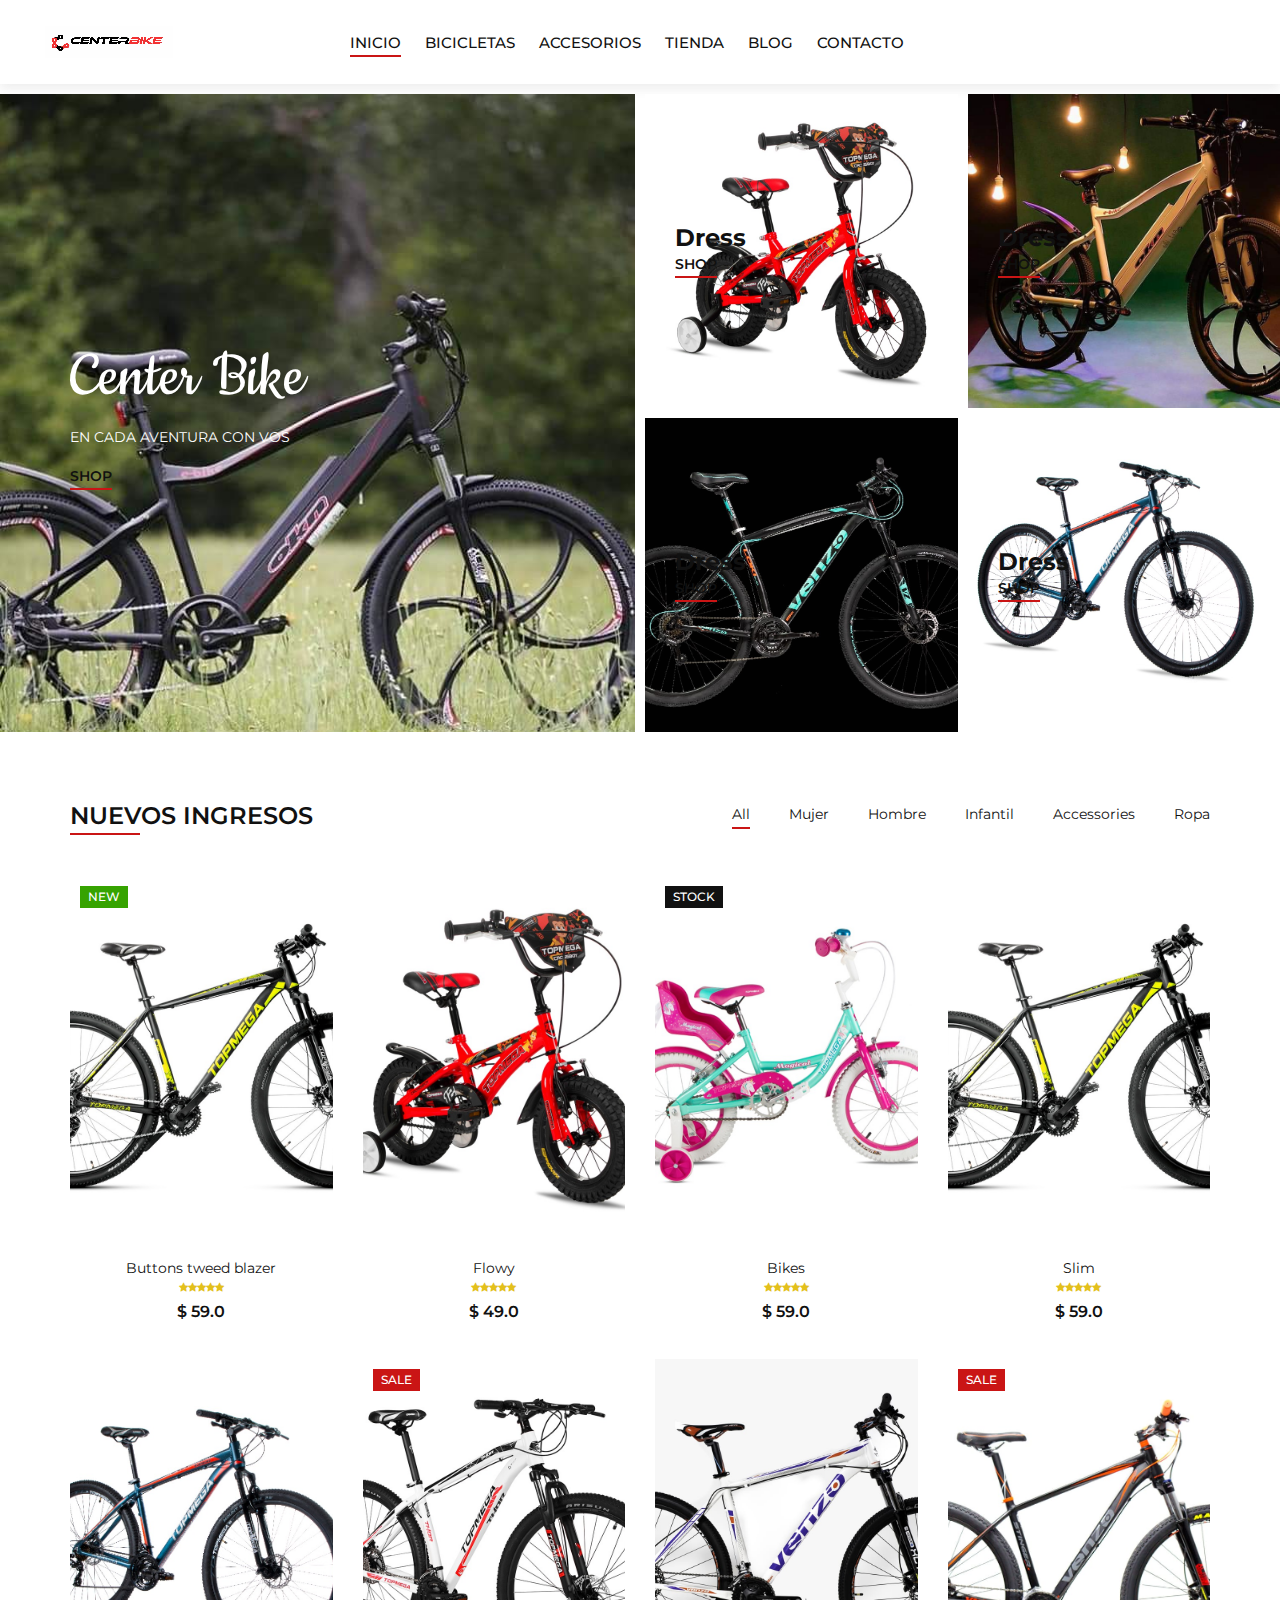
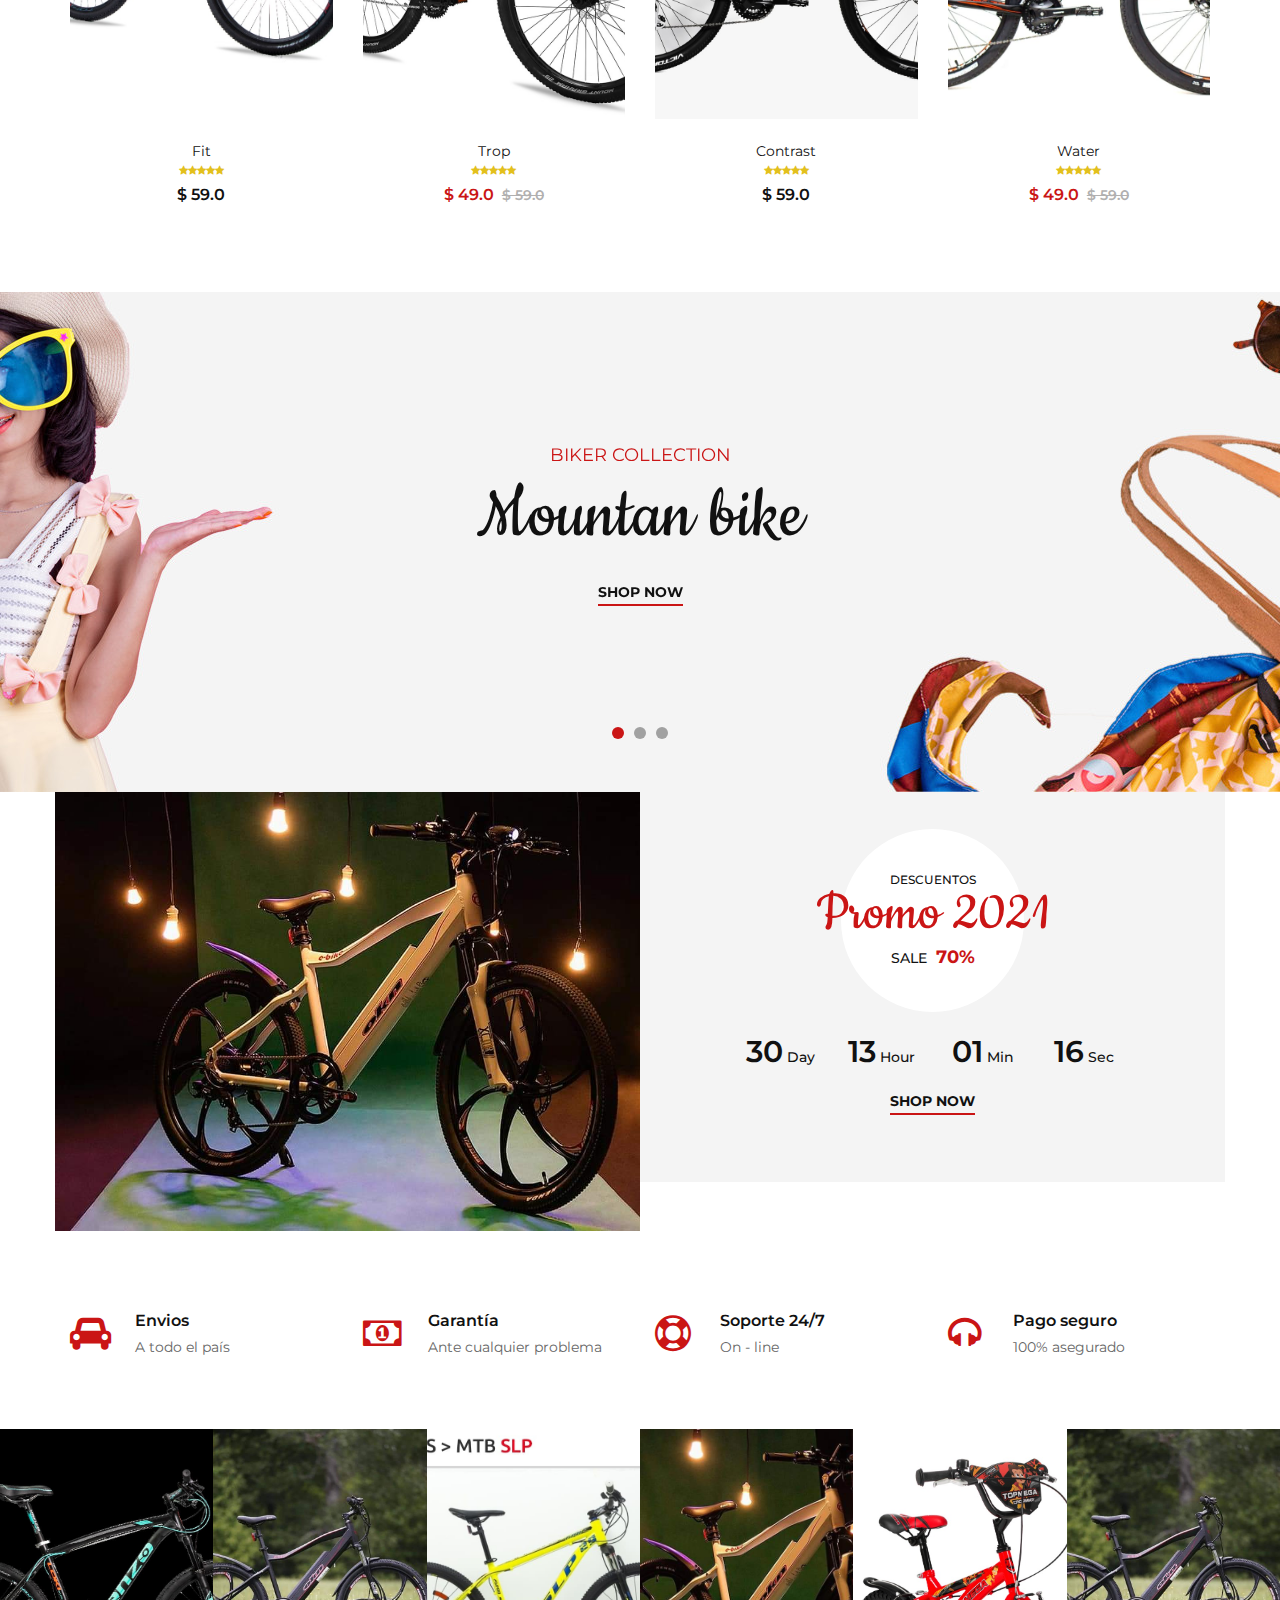
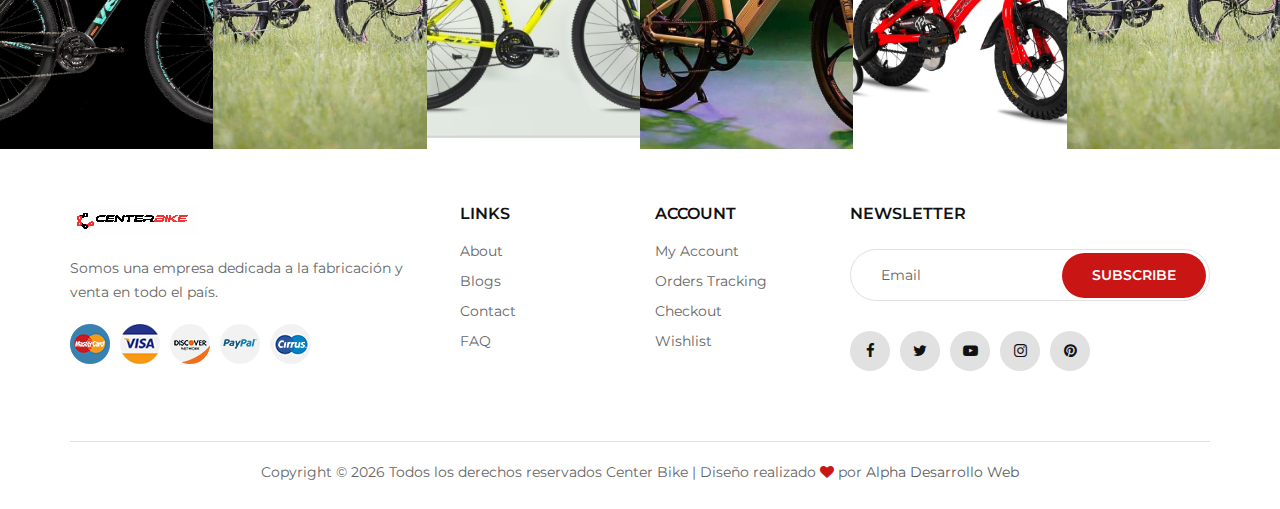
==== commit 17a018ce: "varios" ====
--- a/index.html
+++ b/index.html
@@ -47,7 +47,7 @@
             <a href="./index.html"><img src="img/logo.png" alt=""></a>
         </div>
         <div id="mobile-menu-wrap"></div>
-       <!--  <div class="offcanvas__auth">
+        <!--  <div class="offcanvas__auth">
             <a href="#">Login</a>
             <a href="#">Register</a>
         </div> -->
@@ -69,8 +69,8 @@
                             <li class="active"><a href="./index.html">Inicio</a></li>
                             <li><a href="#">Bicicletas</a></li>
                             <li><a href="#">Accesorios</a></li>
-                            <li><a href="./shop.html">Tienda</a></li>
-                           <!--  <li><a href="#">Pages</a>
+                            <li><a href="#">Tienda</a></li>
+                            <!--  <li><a href="#">Pages</a>
                                 <ul class="dropdown">
                                     <li><a href="./product-details.html">Product Details</a></li>
                                     <li><a href="./shop-cart.html">Shop Cart</a></li>
@@ -84,7 +84,7 @@
                     </nav>
                 </div>
                 <div class="col-lg-3">
-                   <!--  <div class="header__right">
+                    <!--  <div class="header__right">
                         <div class="header__right__auth">
                             <a href="#">Login</a>
                             <a href="#">Register</a>
@@ -116,8 +116,7 @@
                     <div class="categories__item categories__large__item set-bg" data-setbg="img/11.jpg">
                         <div class="categories__text">
                             <h1 style="color: white;">Center Bike</h1>
-                            <p style="color: white;">EN CADA AVENTURA
-                                CON VOS</p>
+                            <p style="color: white;">EN CADA AVENTURA CON VOS</p>
                             <a href="#">Shop</a>
                         </div>
                     </div>
@@ -127,36 +126,36 @@
                         <div class="col-lg-6 col-md-6 col-sm-6 p-0">
                             <div class="categories__item set-bg" data-setbg="img/2.jpg">
                                 <div class="categories__text">
-                                    <h4>Berry Lace Dress</h4>
-                                   <!--  <p>358 items</p> -->
-                                    <a href="#">Shop now</a>
+                                    <h4>Dress</h4>
+                                    <!--  <p>358 items</p> -->
+                                    <a href="#">Shop</a>
                                 </div>
                             </div>
                         </div>
                         <div class="col-lg-6 col-md-6 col-sm-6 p-0">
                             <div class="categories__item set-bg" data-setbg="img/12.jpg">
                                 <div class="categories__text">
-                                    <h4>Berry Lace Dress</h4>
-                                   <!--  <p>358 items</p> -->
-                                    <a href="#">Shop now</a>
+                                    <h4>Dress</h4>
+                                    <!--  <p>358 items</p> -->
+                                    <a href="#">Shop</a>
                                 </div>
                             </div>
                         </div>
                         <div class="col-lg-6 col-md-6 col-sm-6 p-0">
                             <div class="categories__item set-bg" data-setbg="img/9.jpg">
                                 <div class="categories__text">
-                                    <h4>Berry Lace Dress</h4>
+                                    <h4>Dress</h4>
                                     <!--  <p>358 items</p> -->
-                                     <a href="#">Shop now</a>
+                                    <a href="#">Shop</a>
                                 </div>
                             </div>
                         </div>
                         <div class="col-lg-6 col-md-6 col-sm-6 p-0">
                             <div class="categories__item set-bg" data-setbg="img/5.jpg">
                                 <div class="categories__text">
-                                    <h4>Berry Lace Dress</h4>
+                                    <h4>Dress</h4>
                                     <!--  <p>358 items</p> -->
-                                     <a href="#">Shop now</a>
+                                    <a href="#">Shop</a>
                                 </div>
                             </div>
                         </div>
@@ -190,7 +189,7 @@
             <div class="row property__gallery">
                 <div class="col-lg-3 col-md-4 col-sm-6 mix women">
                     <div class="product__item">
-                        <div class="product__item__pic set-bg"  data-setbg="img/4.jpg">
+                        <div class="product__item__pic set-bg" data-setbg="img/4.jpg">
                             <div class="label new">New</div>
                             <ul class="product__hover">
                                 <li><a href="img/4.jpg" class="image-popup"><span class="arrow_expand"></span></a></li>
@@ -221,7 +220,7 @@
                             </ul>
                         </div>
                         <div class="product__item__text">
-                            <h6><a href="#">Flowy striped skirt</a></h6>
+                            <h6><a href="#">Flowy</a></h6>
                             <div class="rating">
                                 <i class="fa fa-star"></i>
                                 <i class="fa fa-star"></i>
@@ -236,7 +235,7 @@
                 <div class="col-lg-3 col-md-4 col-sm-6 mix accessories">
                     <div class="product__item">
                         <div class="product__item__pic set-bg" data-setbg="img/3.jpg">
-                            <div class="label stockout">out of stock</div>
+                            <div class="label stockout">stock</div>
                             <ul class="product__hover">
                                 <li><a href="img/3.jpg" class="image-popup"><span class="arrow_expand"></span></a></li>
                                 <li><a href="#"><span class="icon_heart_alt"></span></a></li>
@@ -244,7 +243,7 @@
                             </ul>
                         </div>
                         <div class="product__item__text">
-                            <h6><a href="#">Cotton T-Shirt</a></h6>
+                            <h6><a href="#">Bikes</a></h6>
                             <div class="rating">
                                 <i class="fa fa-star"></i>
                                 <i class="fa fa-star"></i>
@@ -266,7 +265,7 @@
                             </ul>
                         </div>
                         <div class="product__item__text">
-                            <h6><a href="#">Slim striped pocket shirt</a></h6>
+                            <h6><a href="#">Slim</a></h6>
                             <div class="rating">
                                 <i class="fa fa-star"></i>
                                 <i class="fa fa-star"></i>
@@ -288,7 +287,7 @@
                             </ul>
                         </div>
                         <div class="product__item__text">
-                            <h6><a href="#">Fit micro corduroy shirt</a></h6>
+                            <h6><a href="#">Fit</a></h6>
                             <div class="rating">
                                 <i class="fa fa-star"></i>
                                 <i class="fa fa-star"></i>
@@ -311,7 +310,7 @@
                             </ul>
                         </div>
                         <div class="product__item__text">
-                            <h6><a href="#">Tropical Kimono</a></h6>
+                            <h6><a href="#">Trop</a></h6>
                             <div class="rating">
                                 <i class="fa fa-star"></i>
                                 <i class="fa fa-star"></i>
@@ -333,7 +332,7 @@
                             </ul>
                         </div>
                         <div class="product__item__text">
-                            <h6><a href="#">Contrasting sunglasses</a></h6>
+                            <h6><a href="#">Contrast</a></h6>
                             <div class="rating">
                                 <i class="fa fa-star"></i>
                                 <i class="fa fa-star"></i>
@@ -356,7 +355,7 @@
                             </ul>
                         </div>
                         <div class="product__item__text">
-                            <h6><a href="#">Water resistant backpack</a></h6>
+                            <h6><a href="#">Water</a></h6>
                             <div class="rating">
                                 <i class="fa fa-star"></i>
                                 <i class="fa fa-star"></i>
@@ -408,7 +407,7 @@
     <!-- Banner Section End -->
 
     <!-- Trend Section Begin -->
-  <!--   <section class="trend spad">
+    <!--   <section class="trend spad">
         <div class="container">
             <div class="row">
                 <div class="col-lg-4 col-md-4 col-sm-6">
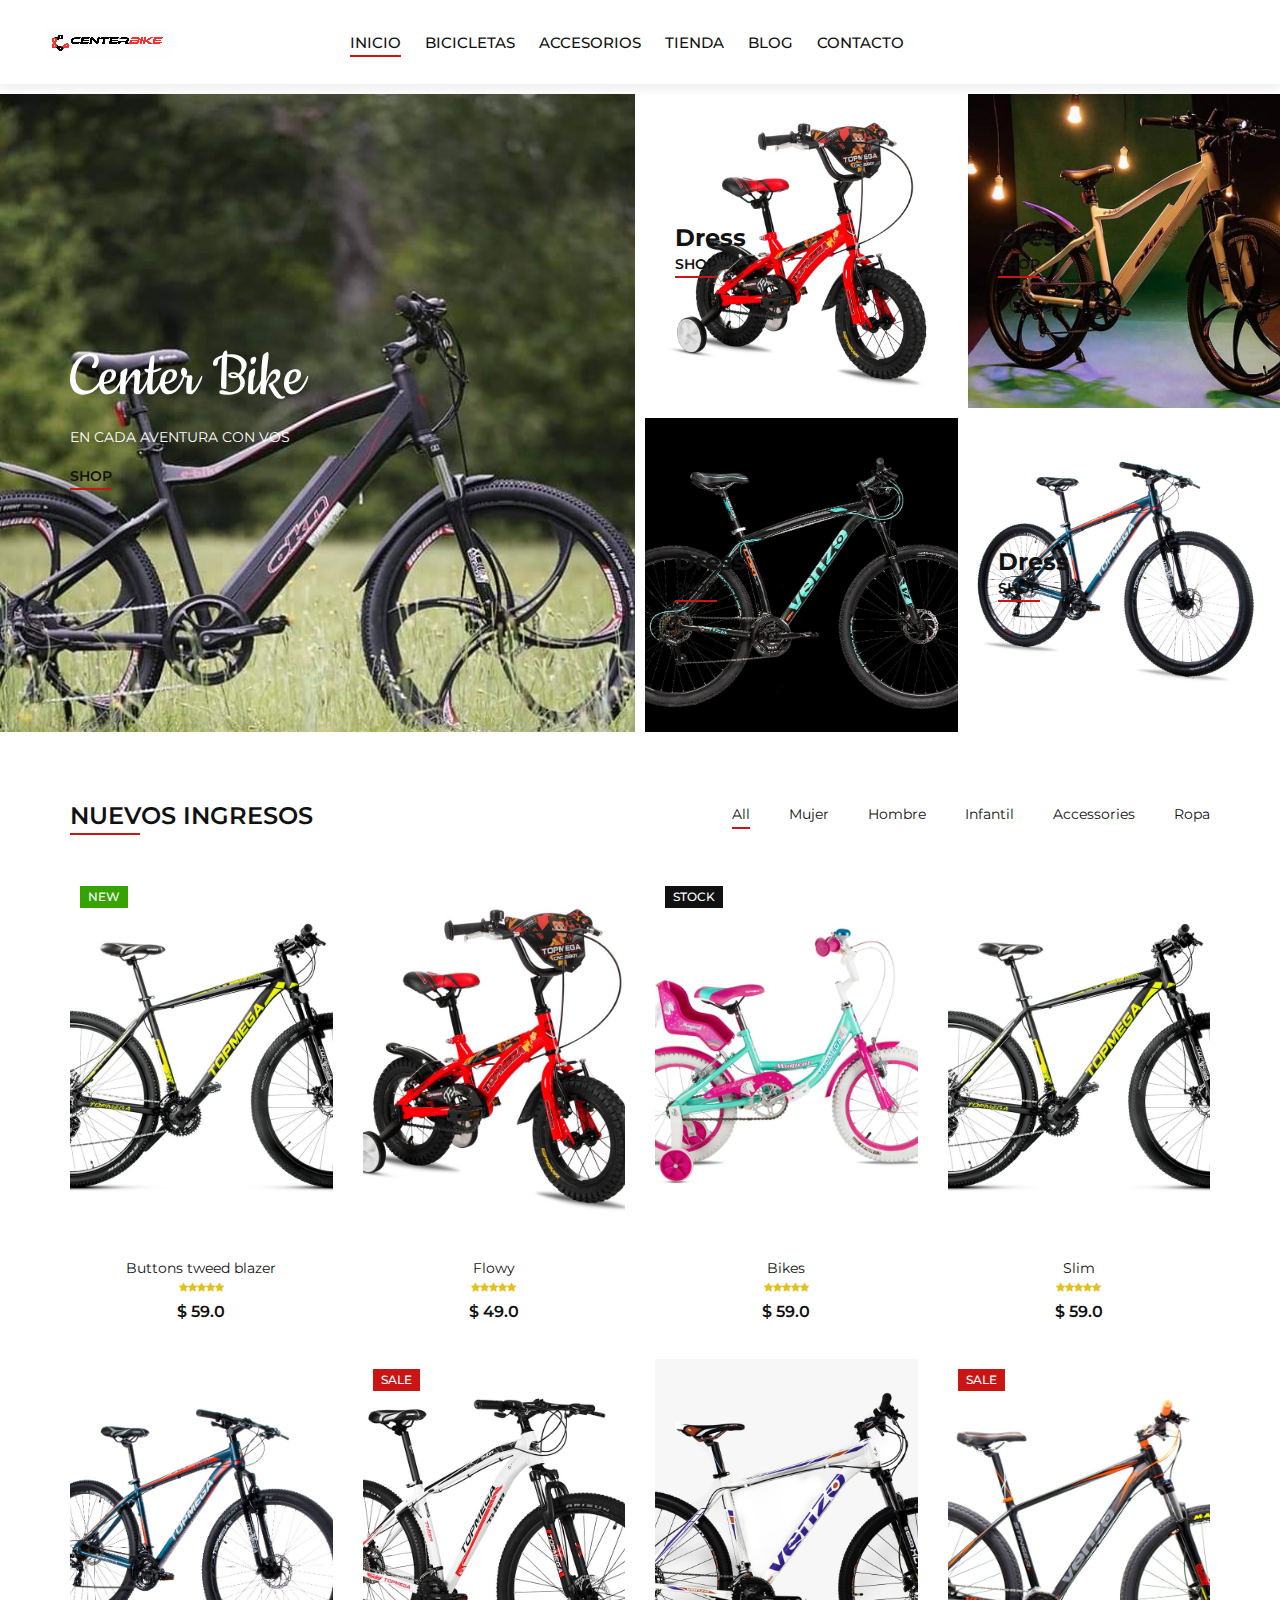
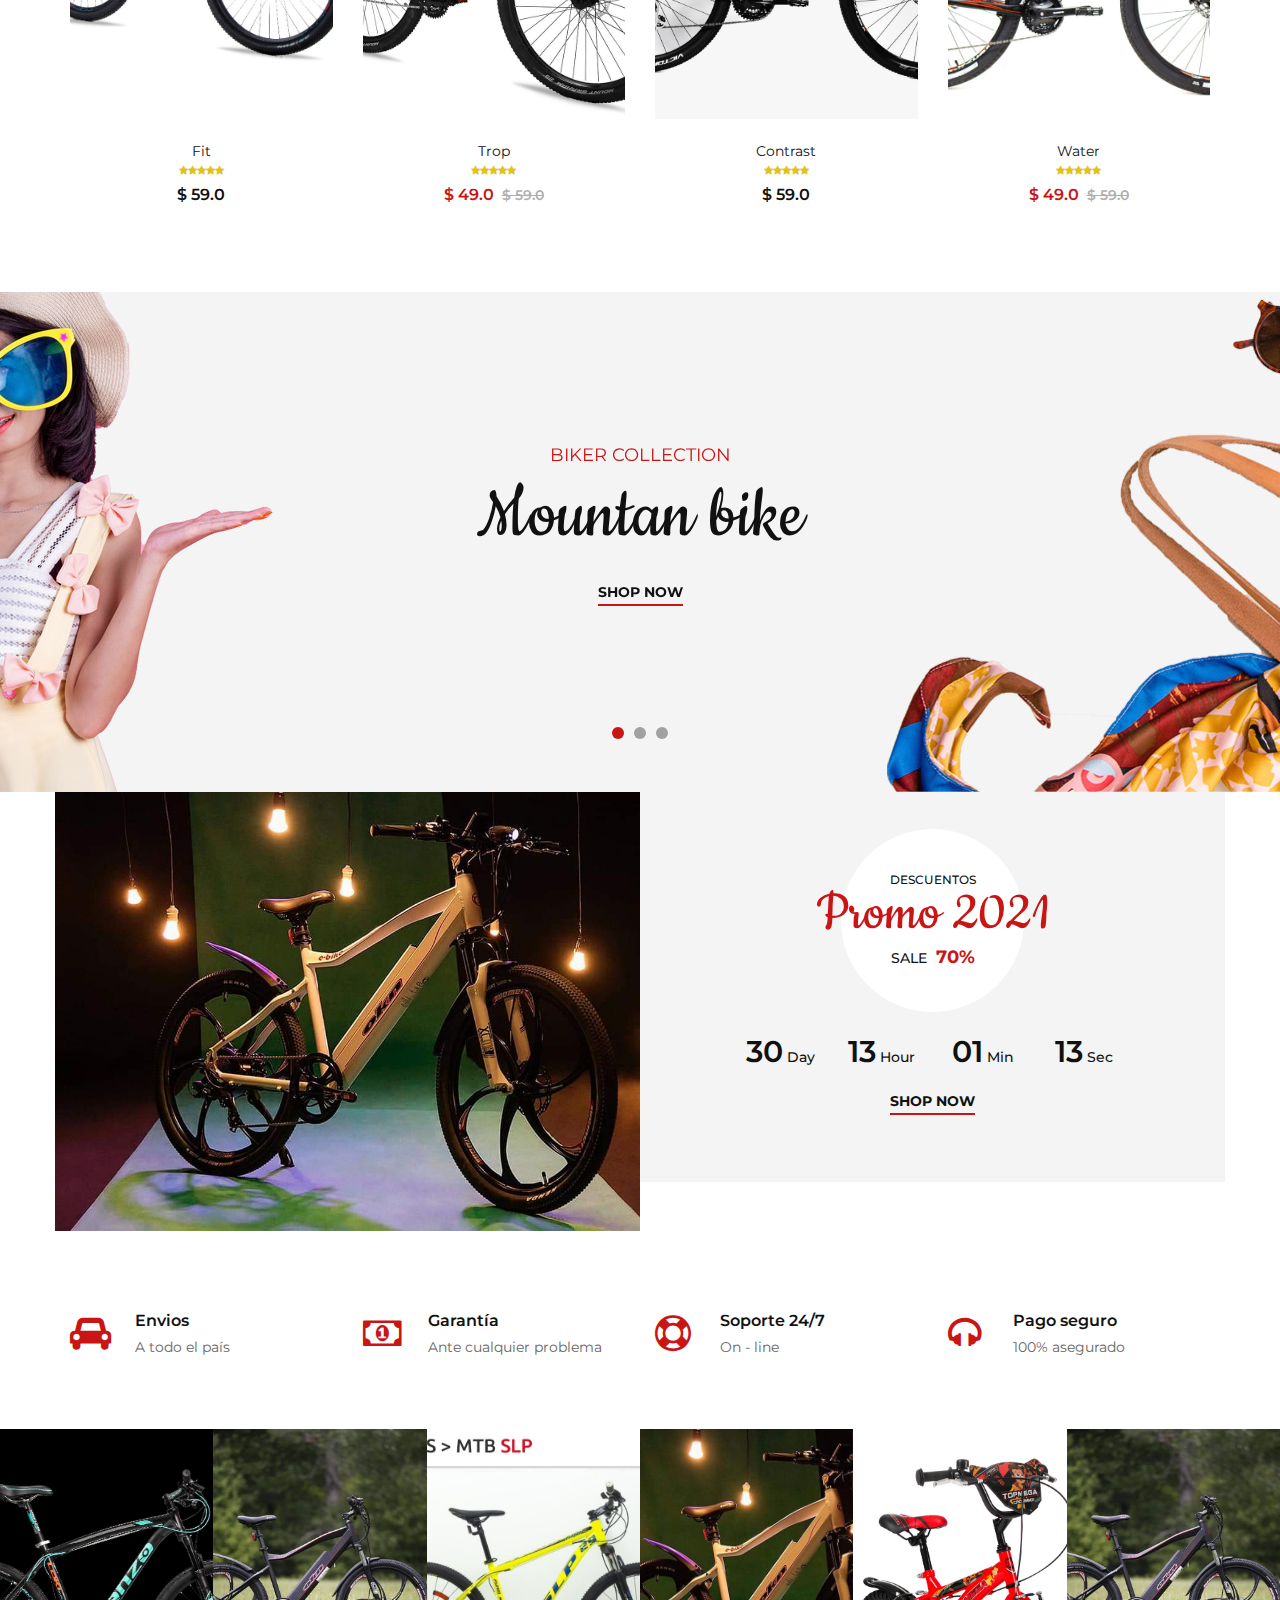
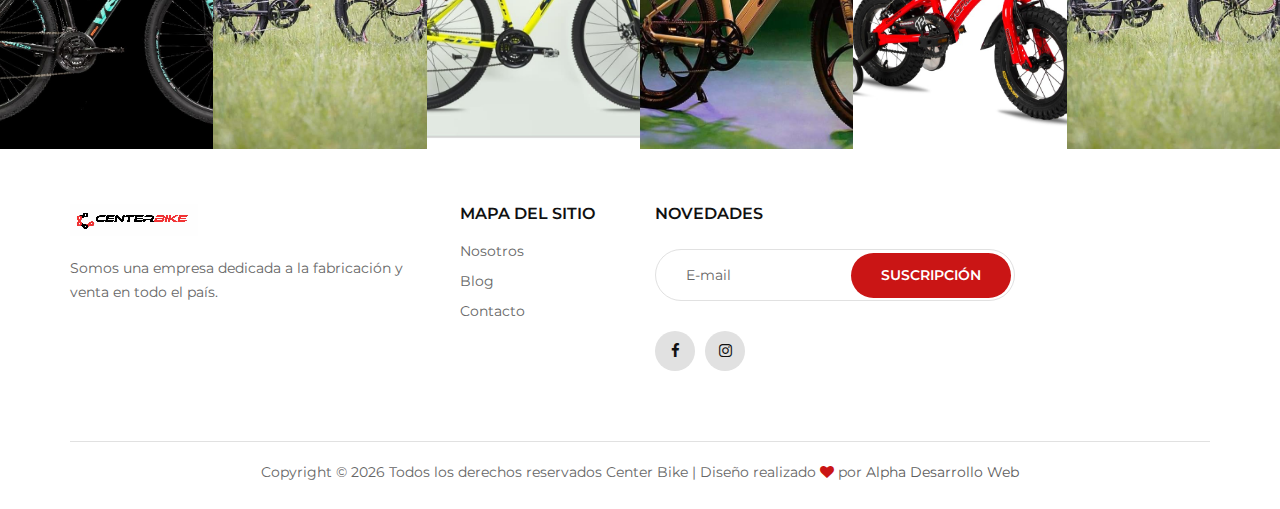
==== commit 845c04f2: "Varios2" ====
--- a/index.html
+++ b/index.html
@@ -79,7 +79,7 @@
                                 </ul>
                             </li> -->
                             <li><a href="#">Blog</a></li>
-                            <li><a href="#">Contacto</a></li>
+                            <li><a href="contact.html">Contacto</a></li>
                         </ul>
                     </nav>
                 </div>
@@ -727,50 +727,34 @@
                         </div>
                         <p>Somos una empresa dedicada a la fabricación y venta en todo el país.
                         </p>
-                        <div class="footer__payment">
-                            <a href="#"><img src="img/payment/payment-1.png" alt=""></a>
-                            <a href="#"><img src="img/payment/payment-2.png" alt=""></a>
-                            <a href="#"><img src="img/payment/payment-3.png" alt=""></a>
-                            <a href="#"><img src="img/payment/payment-4.png" alt=""></a>
-                            <a href="#"><img src="img/payment/payment-5.png" alt=""></a>
-                        </div>
+
                     </div>
                 </div>
                 <div class="col-lg-2 col-md-3 col-sm-5">
                     <div class="footer__widget">
-                        <h6>Links</h6>
+                        <h6>Mapa del sitio</h6>
                         <ul>
-                            <li><a href="#">About</a></li>
-                            <li><a href="#">Blogs</a></li>
-                            <li><a href="#">Contact</a></li>
-                            <li><a href="#">FAQ</a></li>
+                            <li><a href="#">Nosotros</a></li>
+                            <li><a href="#">Blog</a></li>
+                            <li><a href="contact.html">Contacto</a></li>
+
                         </ul>
                     </div>
                 </div>
-                <div class="col-lg-2 col-md-3 col-sm-4">
-                    <div class="footer__widget">
-                        <h6>Account</h6>
-                        <ul>
-                            <li><a href="#">My Account</a></li>
-                            <li><a href="#">Orders Tracking</a></li>
-                            <li><a href="#">Checkout</a></li>
-                            <li><a href="#">Wishlist</a></li>
-                        </ul>
-                    </div>
-                </div>
+
                 <div class="col-lg-4 col-md-8 col-sm-8">
                     <div class="footer__newslatter">
-                        <h6>NEWSLETTER</h6>
+                        <h6>Novedades</h6>
                         <form action="#">
-                            <input type="text" placeholder="Email">
-                            <button type="submit" class="site-btn">Subscribe</button>
+                            <input type="text" placeholder="E-mail">
+                            <button type="submit" class="site-btn">Suscripción</button>
                         </form>
                         <div class="footer__social">
                             <a href="#"><i class="fa fa-facebook"></i></a>
-                            <a href="#"><i class="fa fa-twitter"></i></a>
-                            <a href="#"><i class="fa fa-youtube-play"></i></a>
-                            <a href="#"><i class="fa fa-instagram"></i></a>
-                            <a href="#"><i class="fa fa-pinterest"></i></a>
+
+
+                            <a href="https://www.instagram.com/centerbikevm/"><i class="fa fa-instagram"></i></a>
+
                         </div>
                     </div>
                 </div>
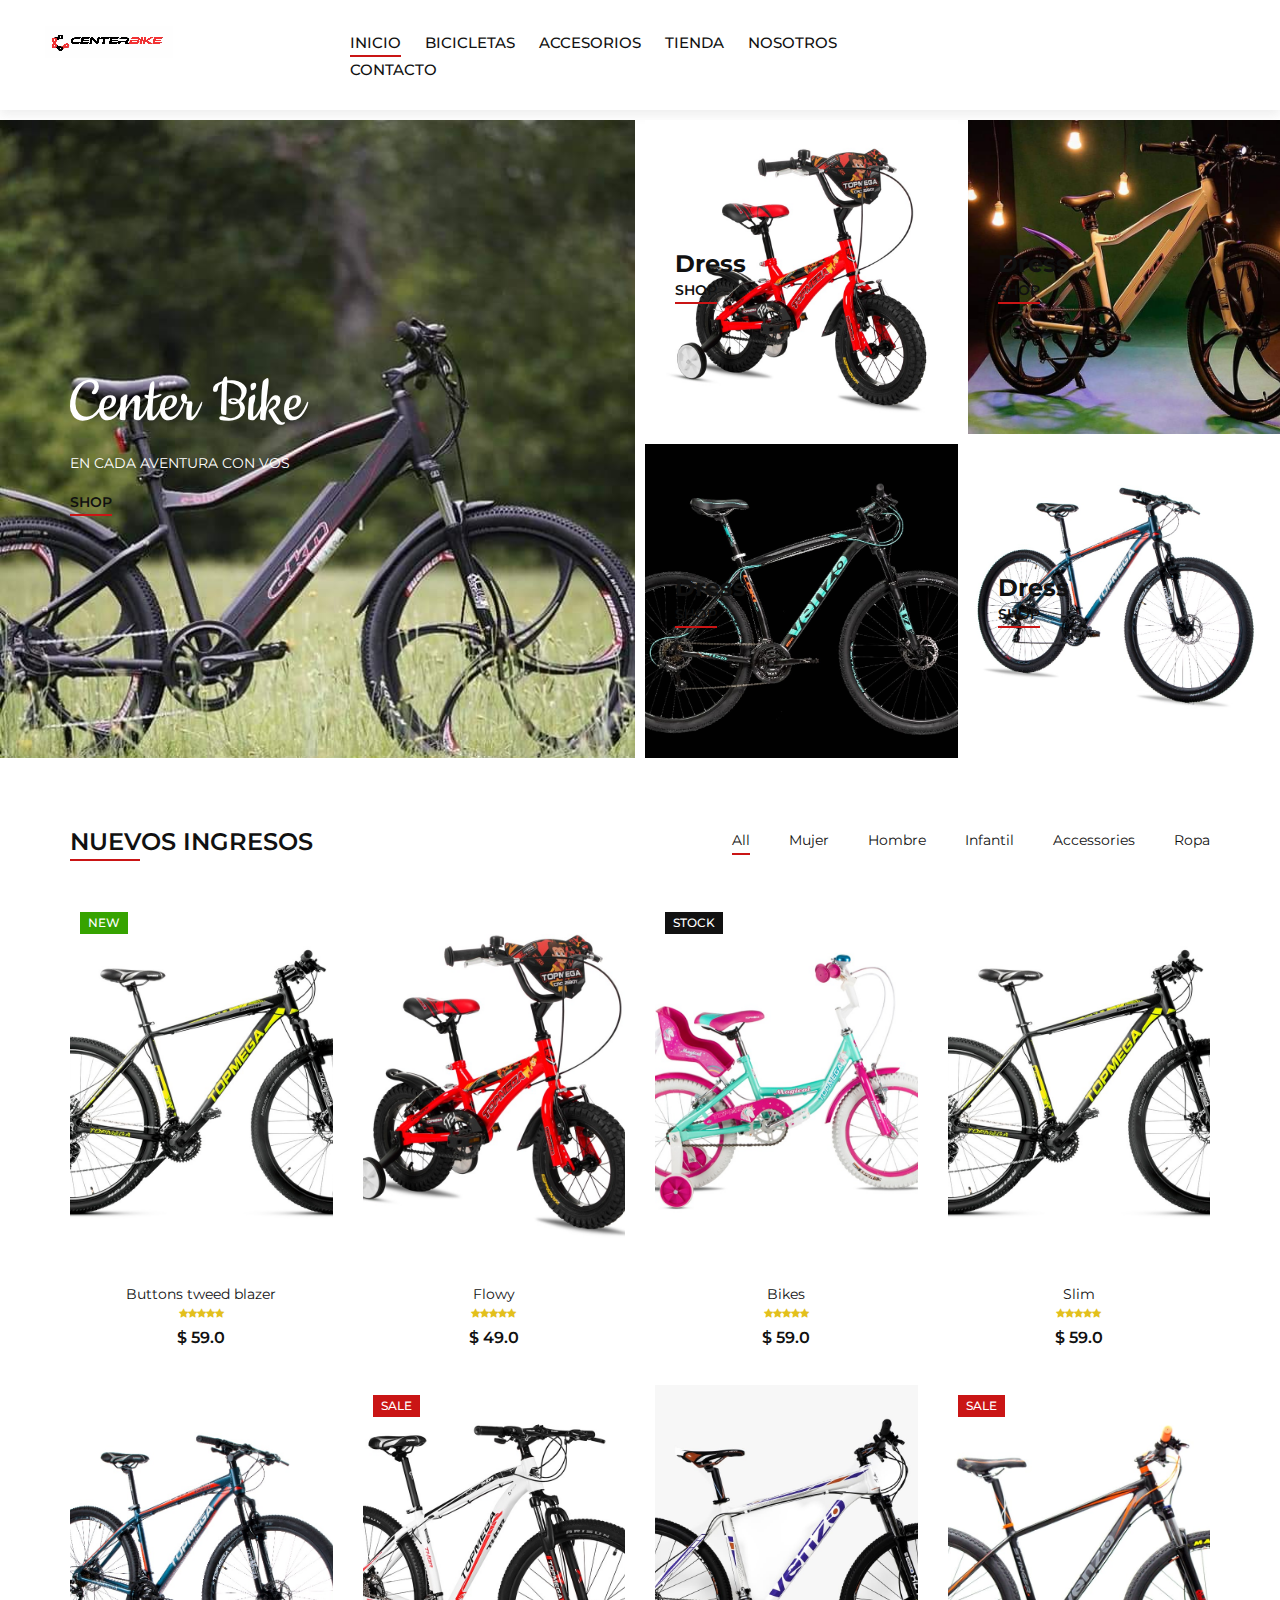
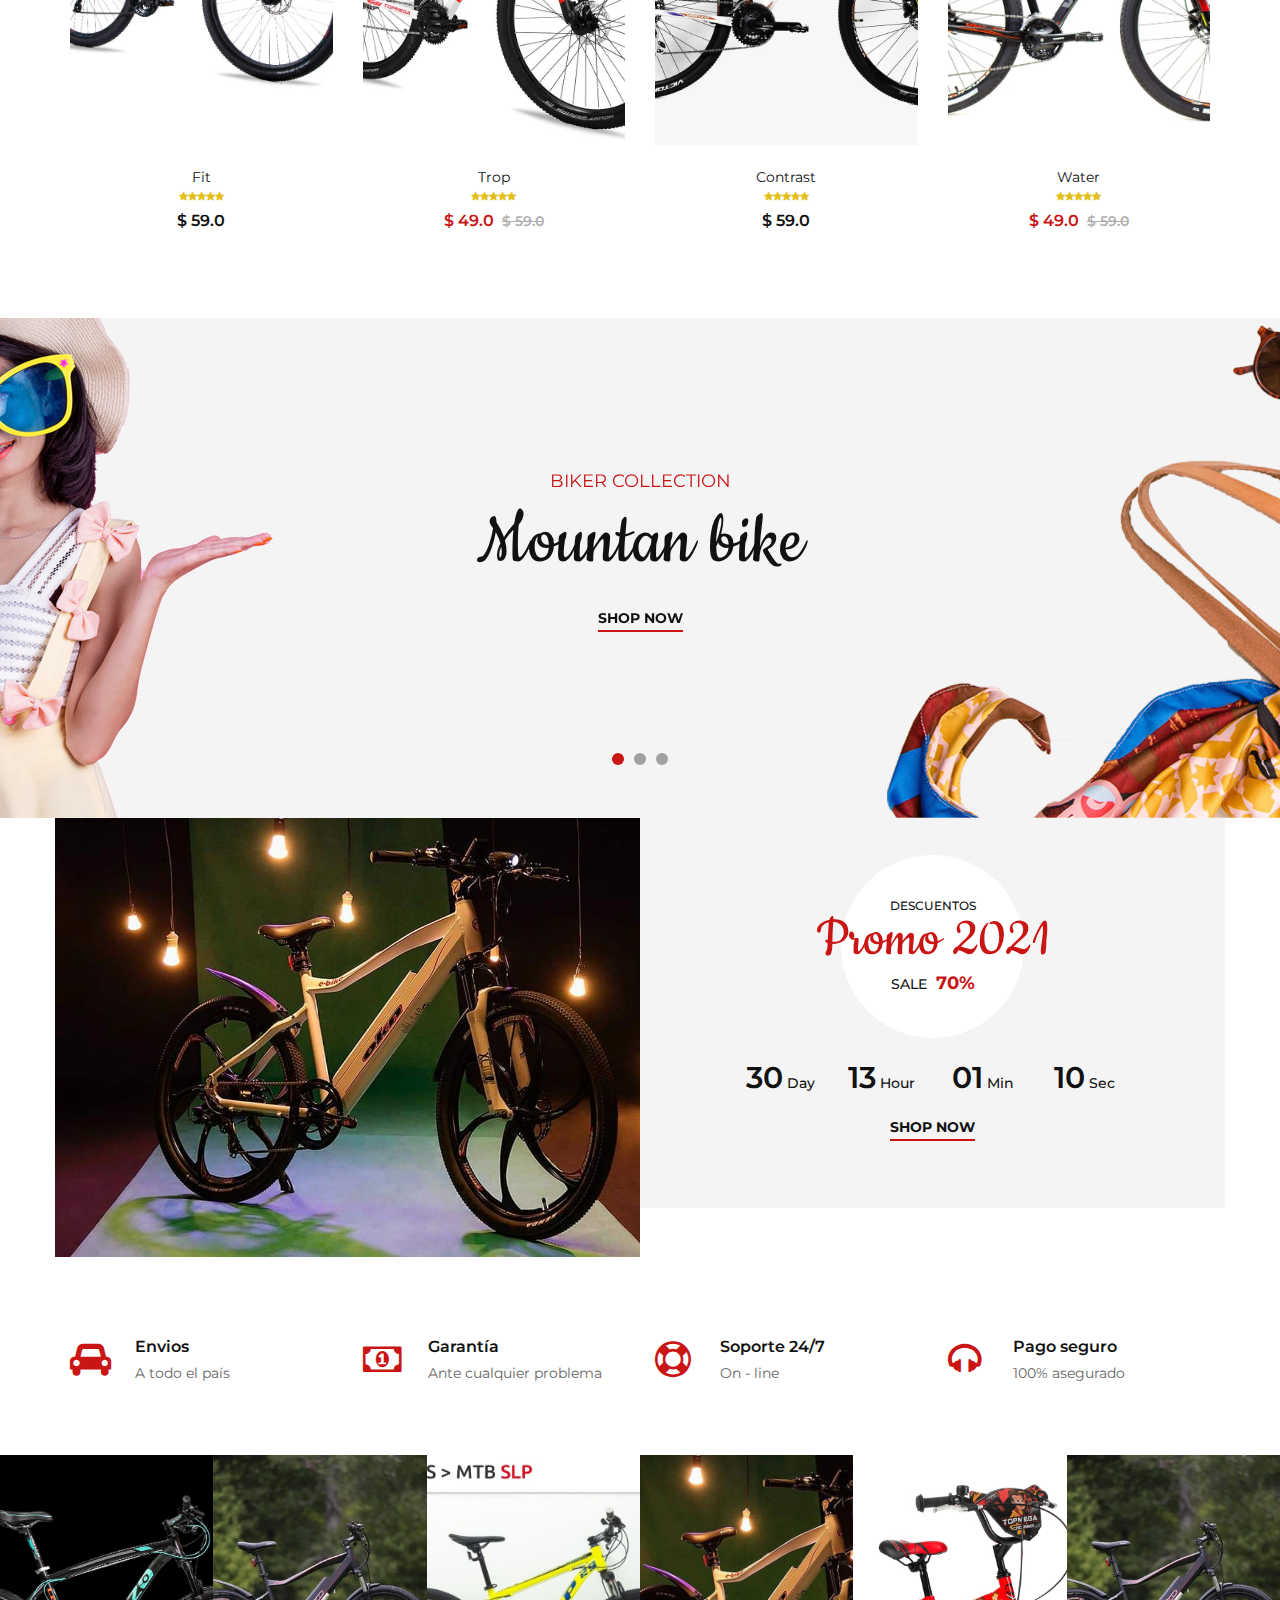
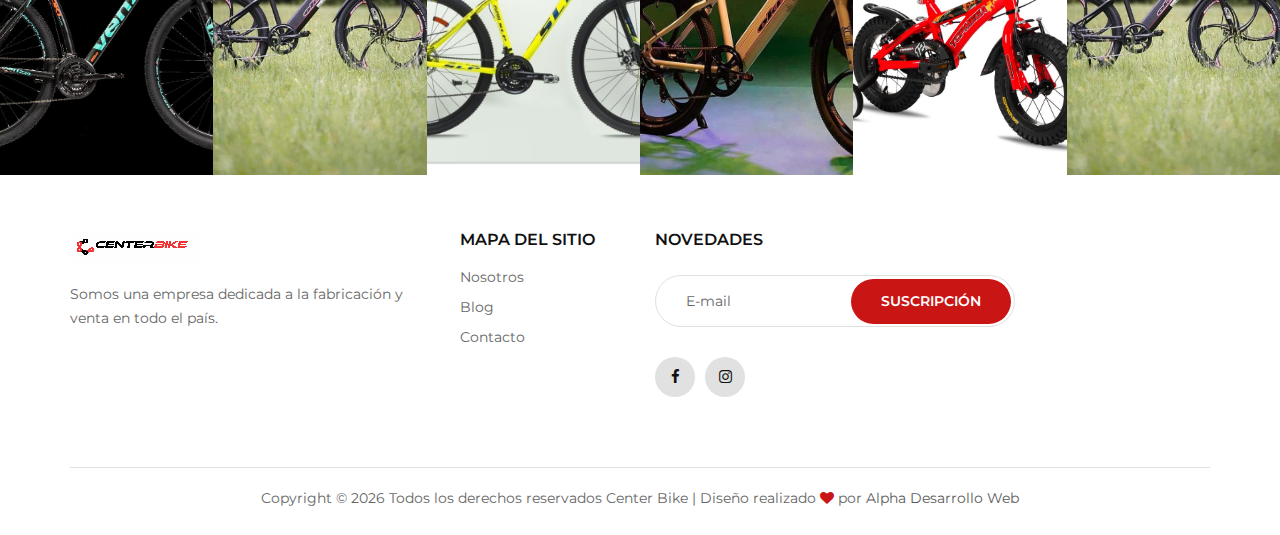
==== commit f4f1ba31: "nosotros-2" ====
--- a/index.html
+++ b/index.html
@@ -78,7 +78,7 @@
                                     <li><a href="./blog-details.html">Blog Details</a></li>
                                 </ul>
                             </li> -->
-                            <li><a href="#">Blog</a></li>
+                            <li><a href="nosotros.html">Nosotros</a></li>
                             <li><a href="contact.html">Contacto</a></li>
                         </ul>
                     </nav>
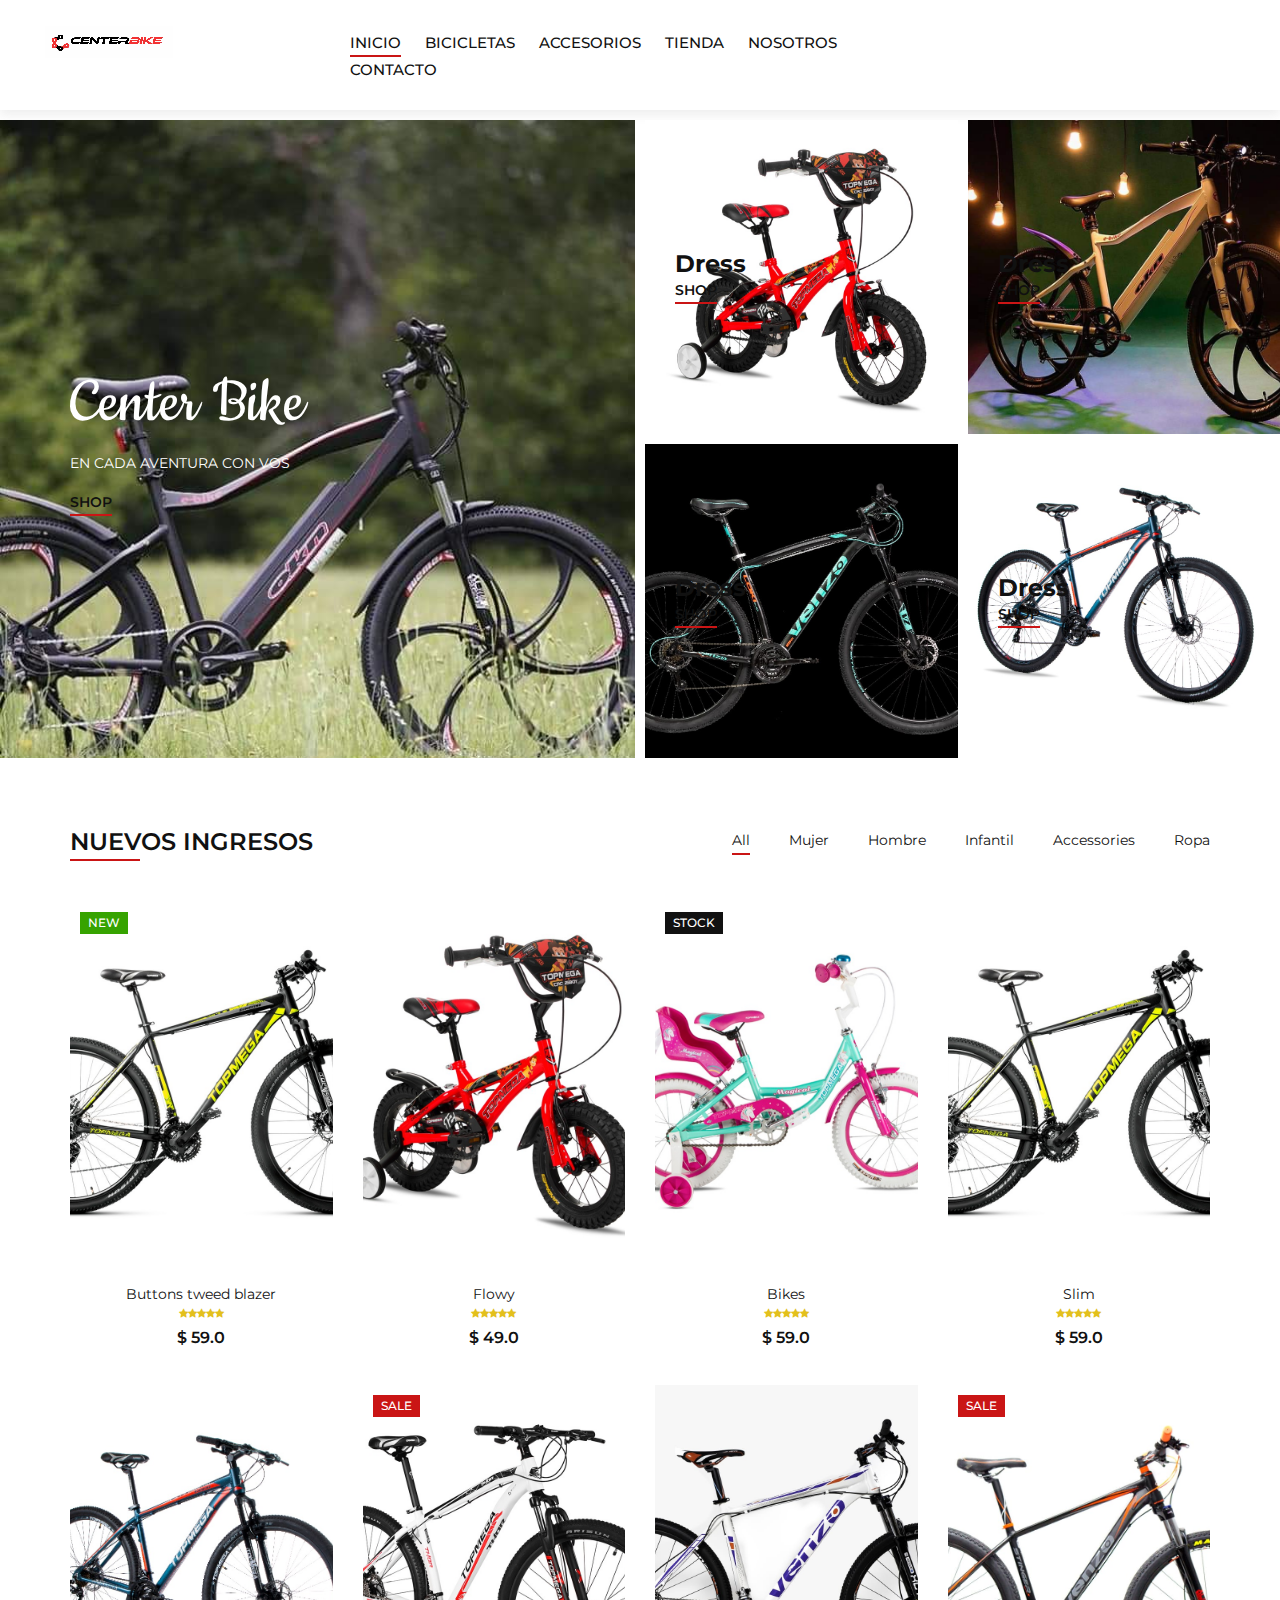
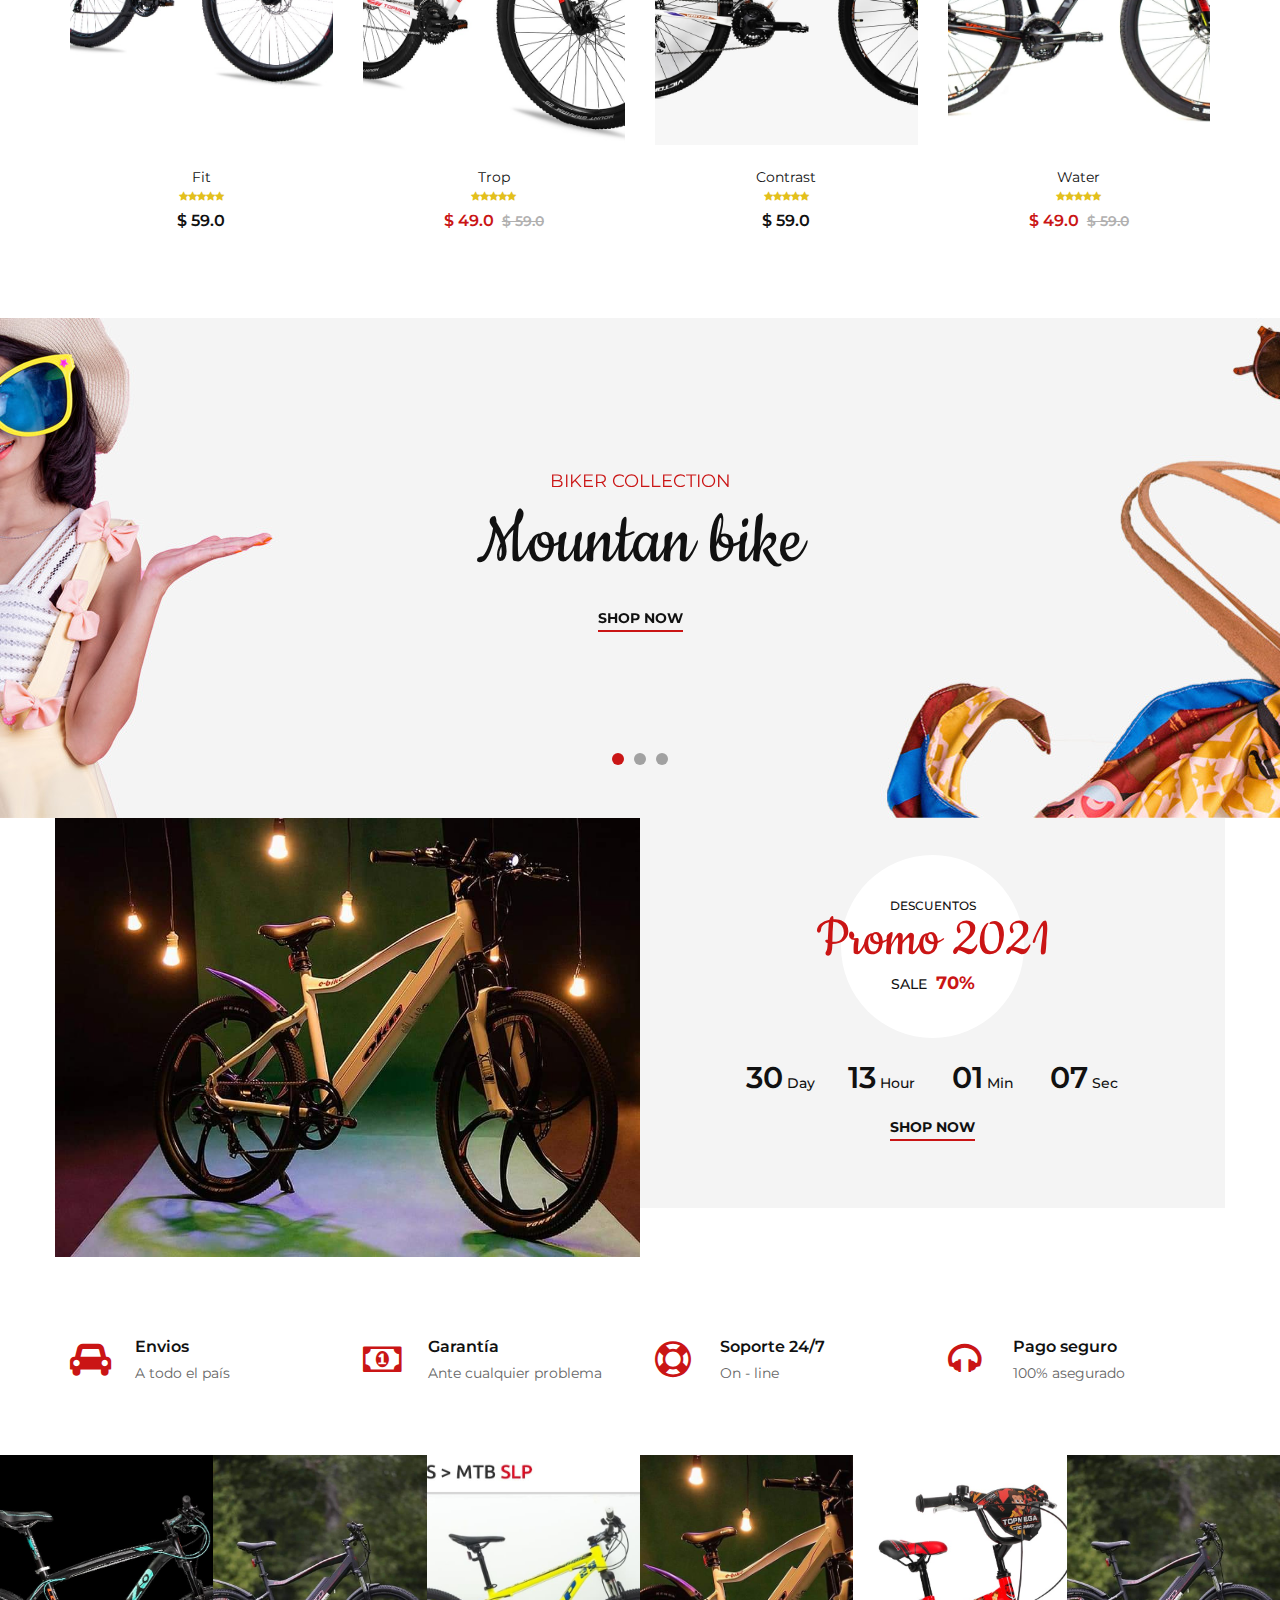
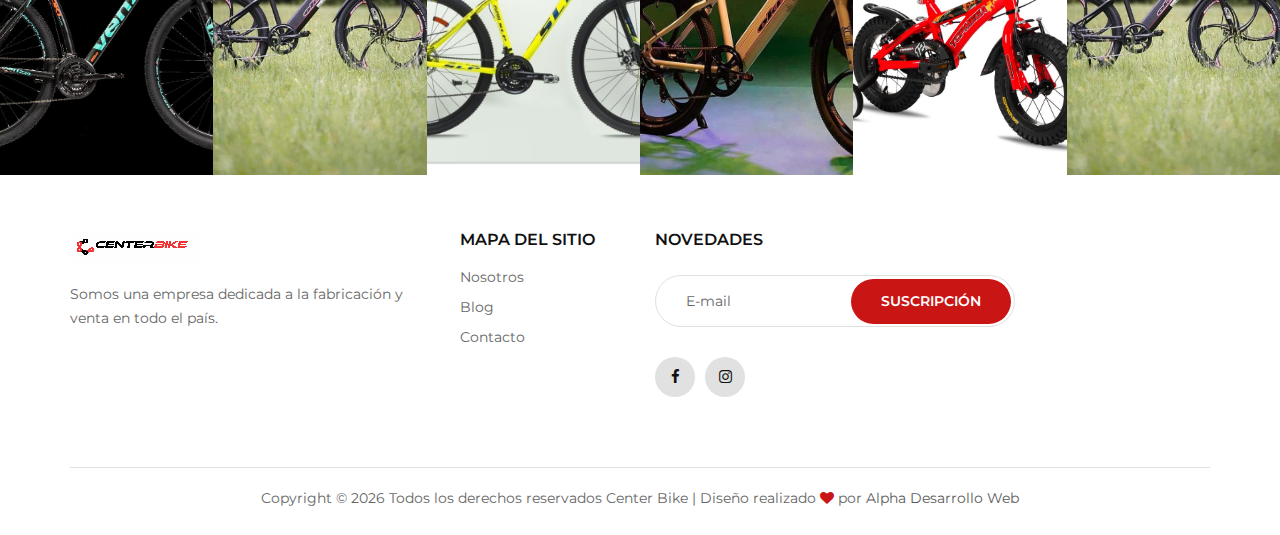
==== commit ad80408b: "filtro ok 2" ====
--- a/index.html
+++ b/index.html
@@ -69,7 +69,7 @@
                             <li class="active"><a href="./index.html">Inicio</a></li>
                             <li><a href="#">Bicicletas</a></li>
                             <li><a href="#">Accesorios</a></li>
-                            <li><a href="#">Tienda</a></li>
+                            <li><a href="shop.html">Tienda</a></li>
                             <!--  <li><a href="#">Pages</a>
                                 <ul class="dropdown">
                                     <li><a href="./product-details.html">Product Details</a></li>
@@ -128,7 +128,7 @@
                                 <div class="categories__text">
                                     <h4>Dress</h4>
                                     <!--  <p>358 items</p> -->
-                                    <a href="#">Shop</a>
+                                    <a href="shop.html">Shop</a>
                                 </div>
                             </div>
                         </div>
@@ -137,7 +137,7 @@
                                 <div class="categories__text">
                                     <h4>Dress</h4>
                                     <!--  <p>358 items</p> -->
-                                    <a href="#">Shop</a>
+                                    <a href="shop.html">Shop</a>
                                 </div>
                             </div>
                         </div>
@@ -146,7 +146,7 @@
                                 <div class="categories__text">
                                     <h4>Dress</h4>
                                     <!--  <p>358 items</p> -->
-                                    <a href="#">Shop</a>
+                                    <a href="shop.html">Shop</a>
                                 </div>
                             </div>
                         </div>
